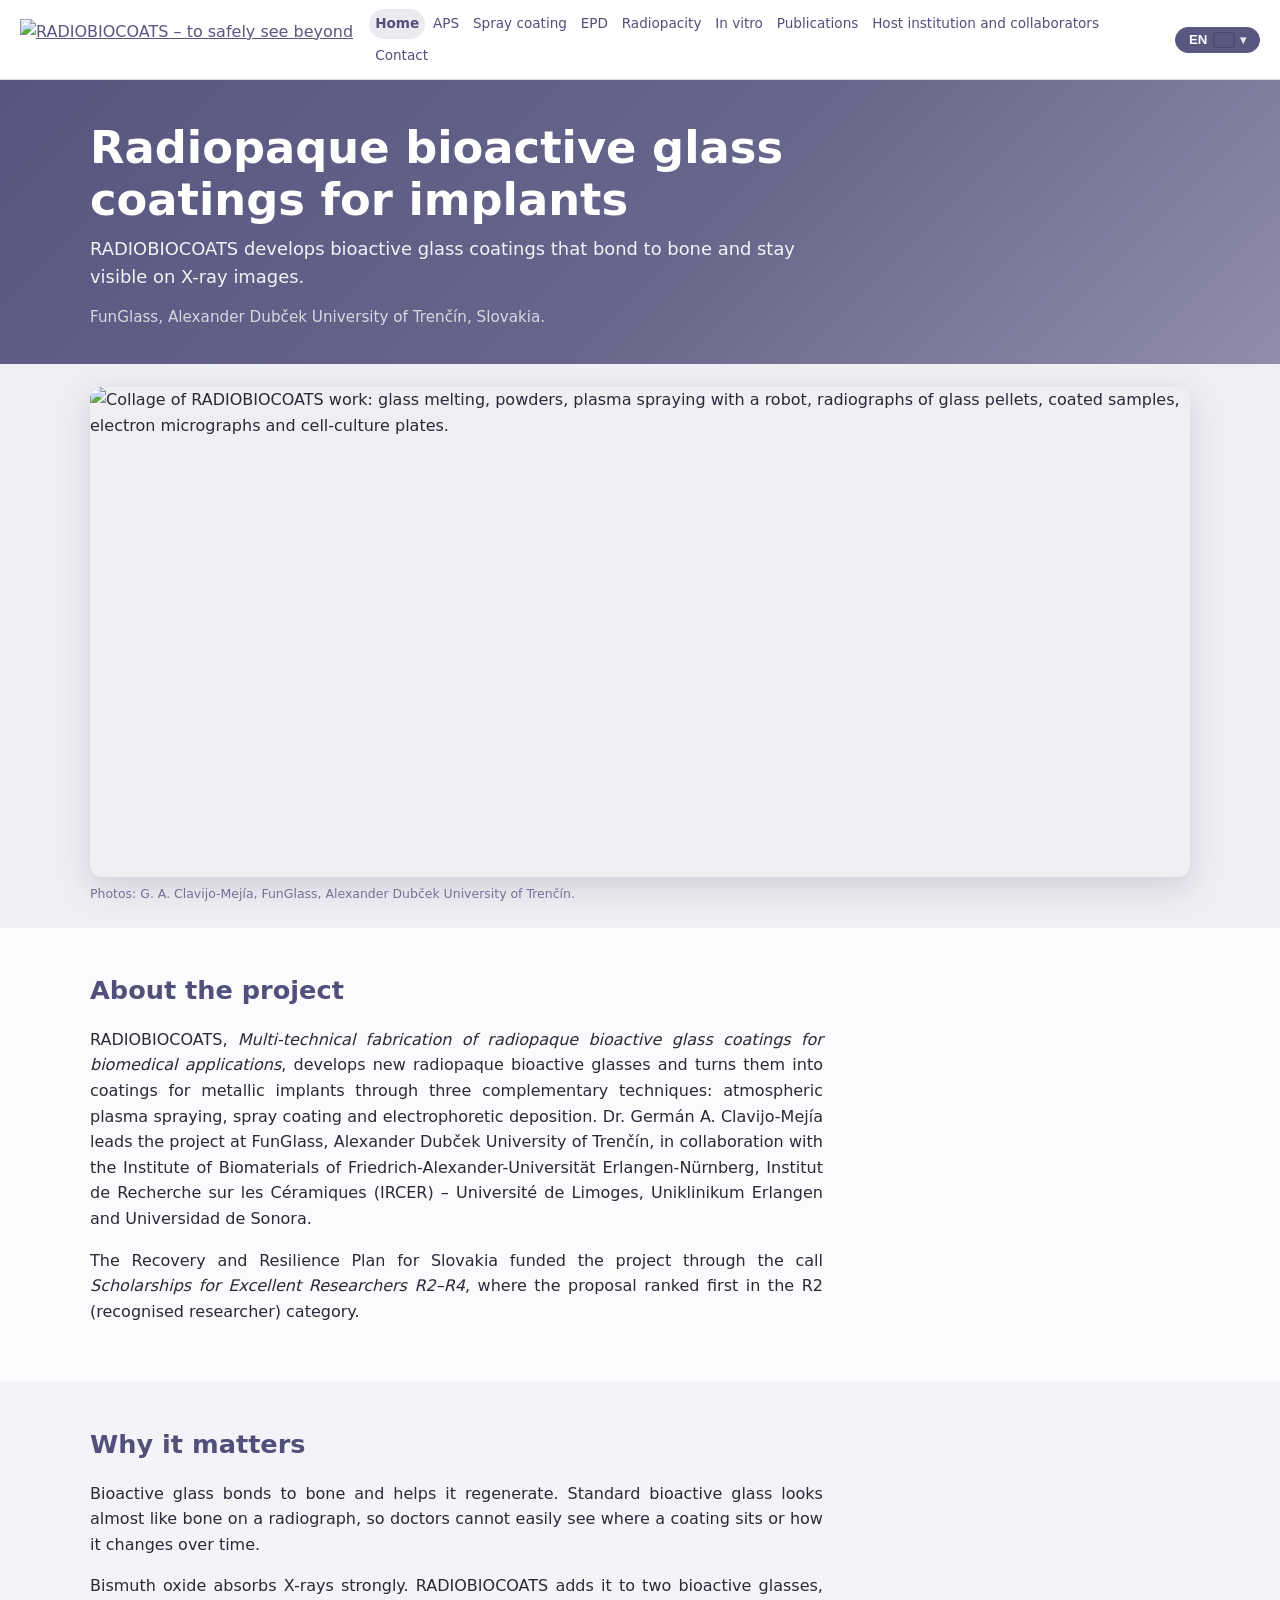
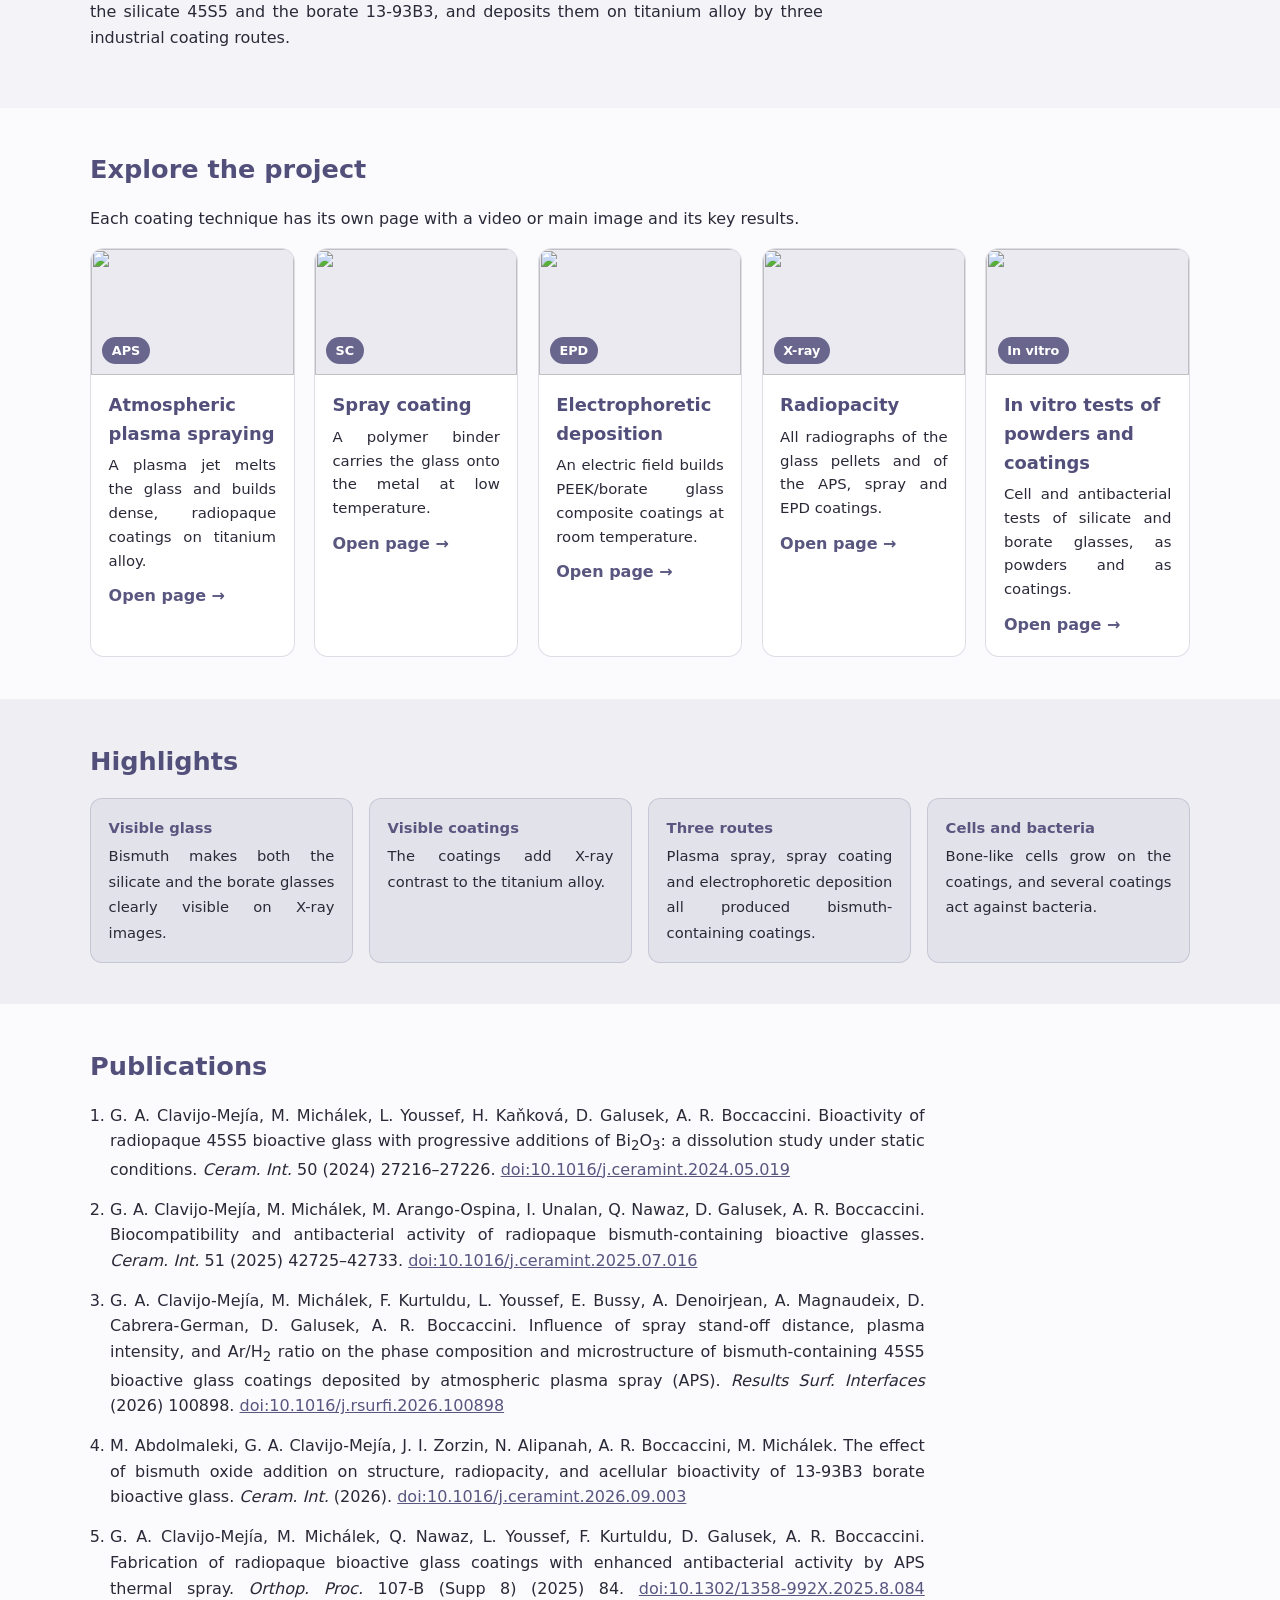
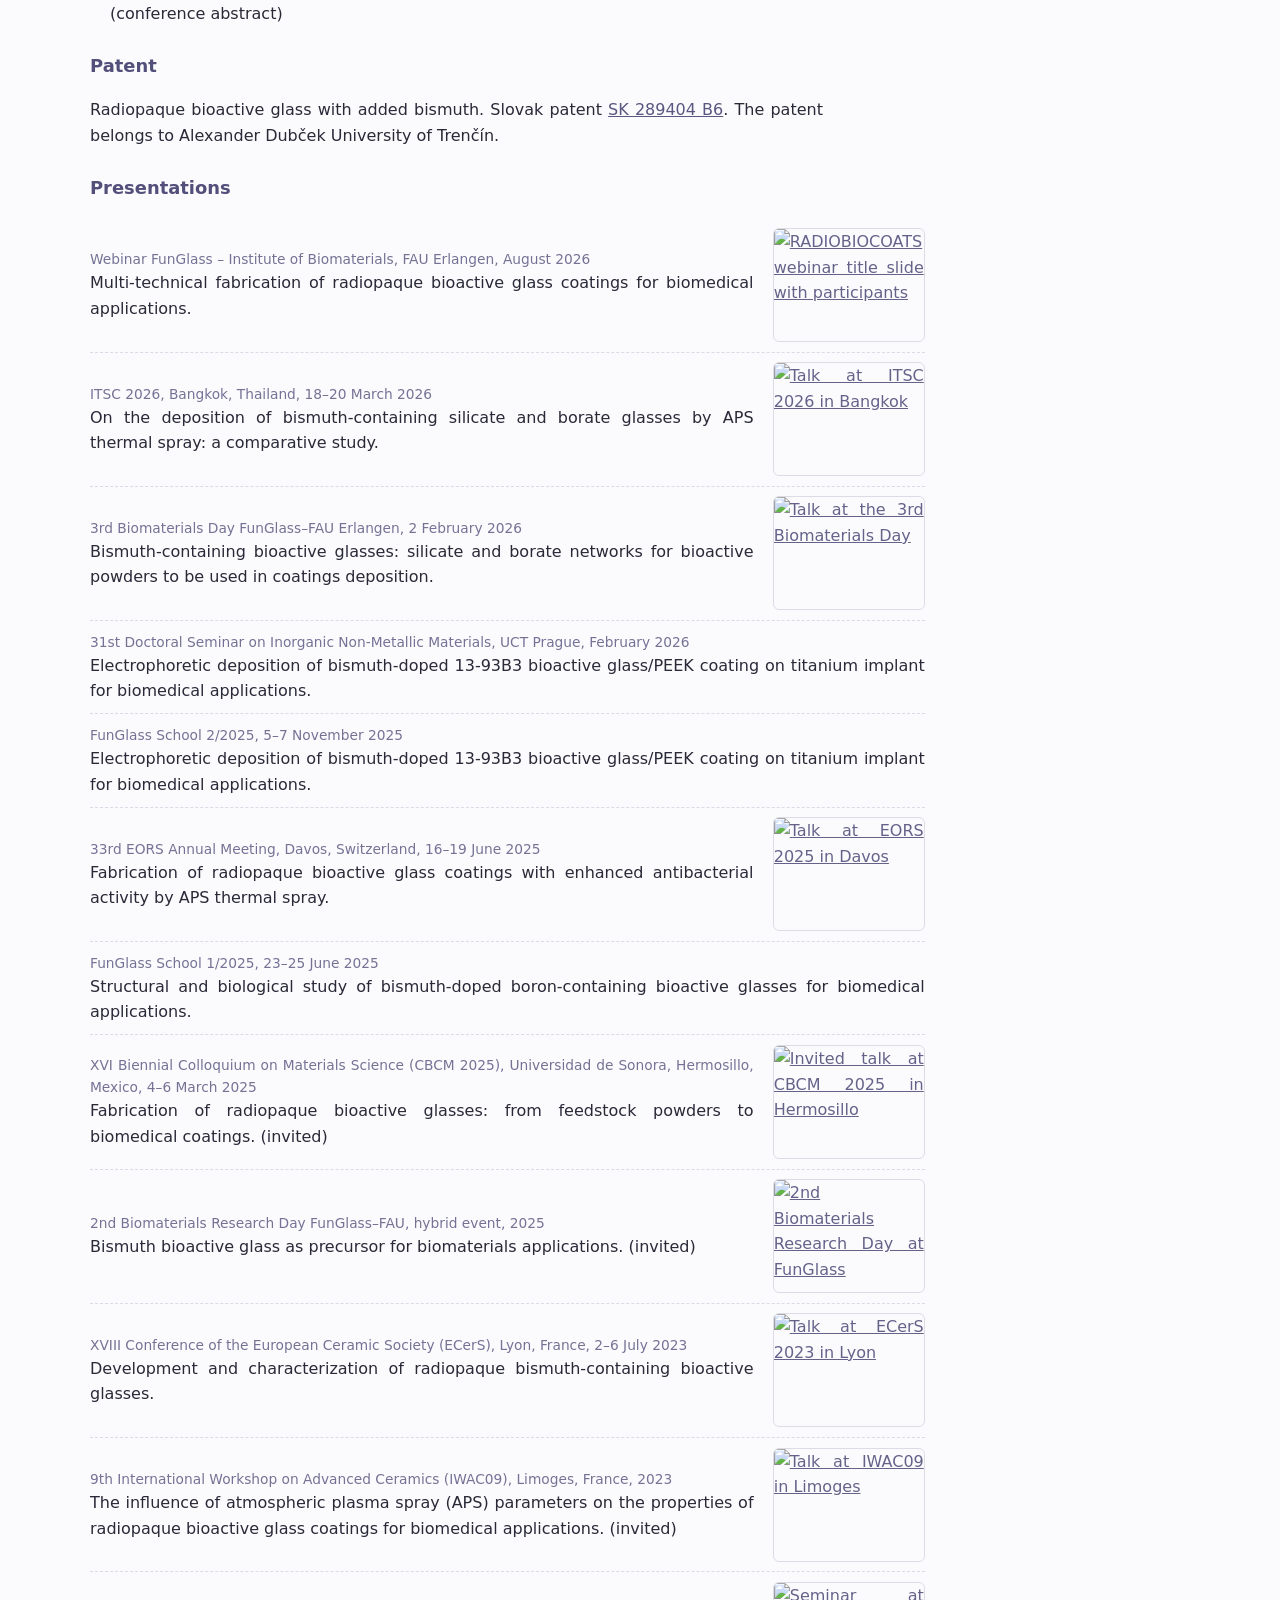
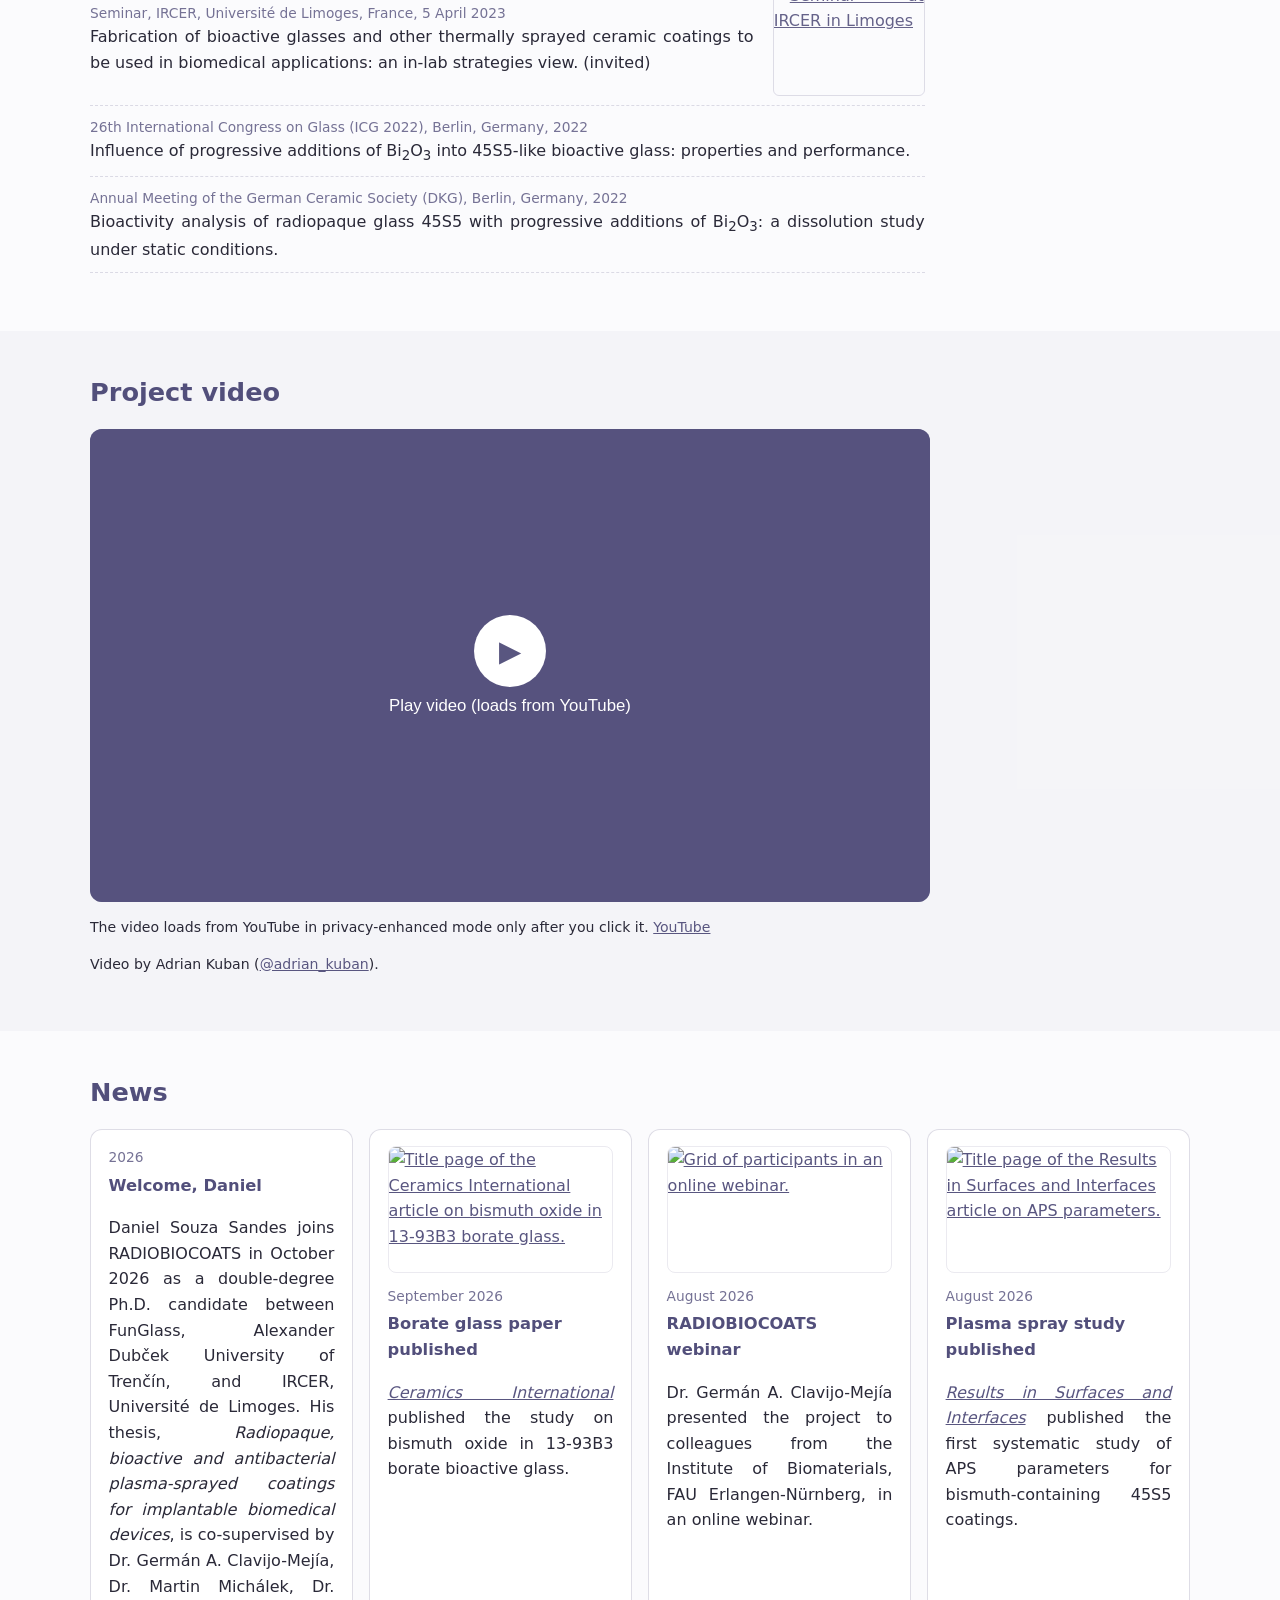
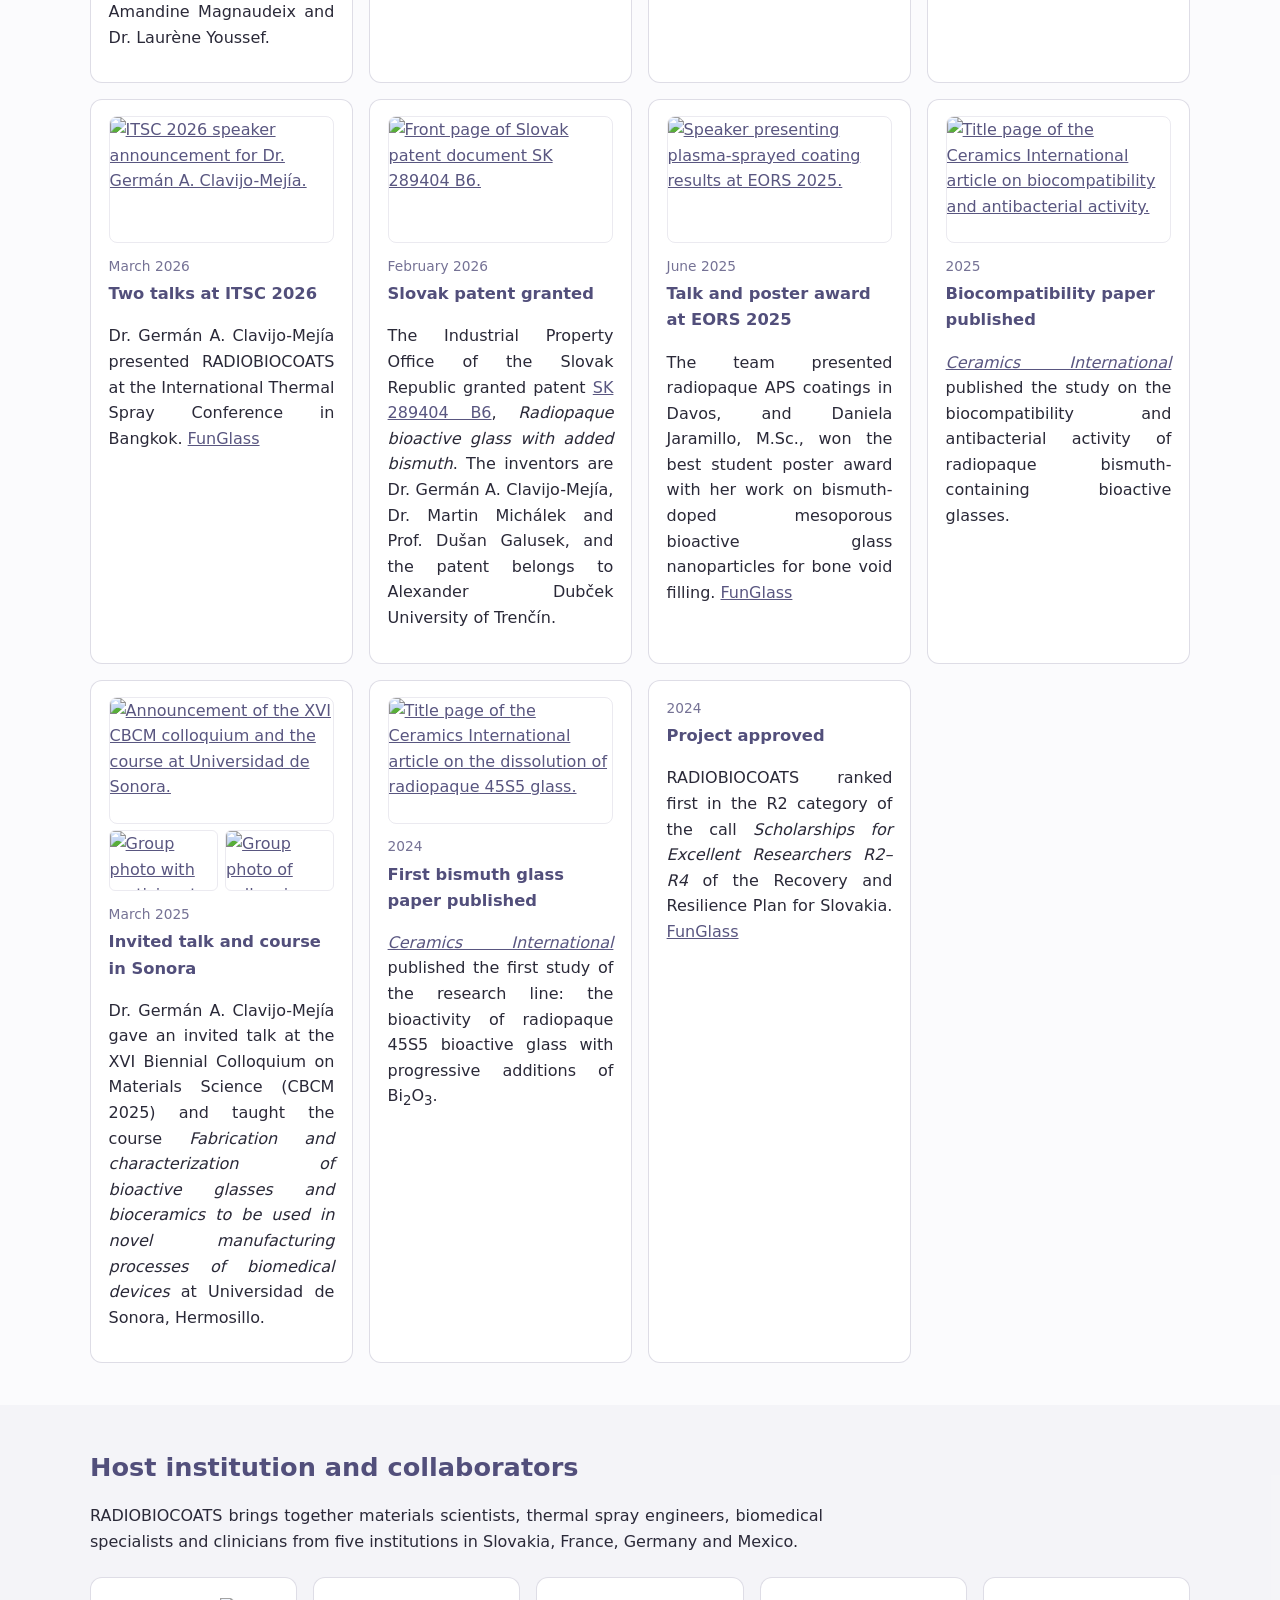
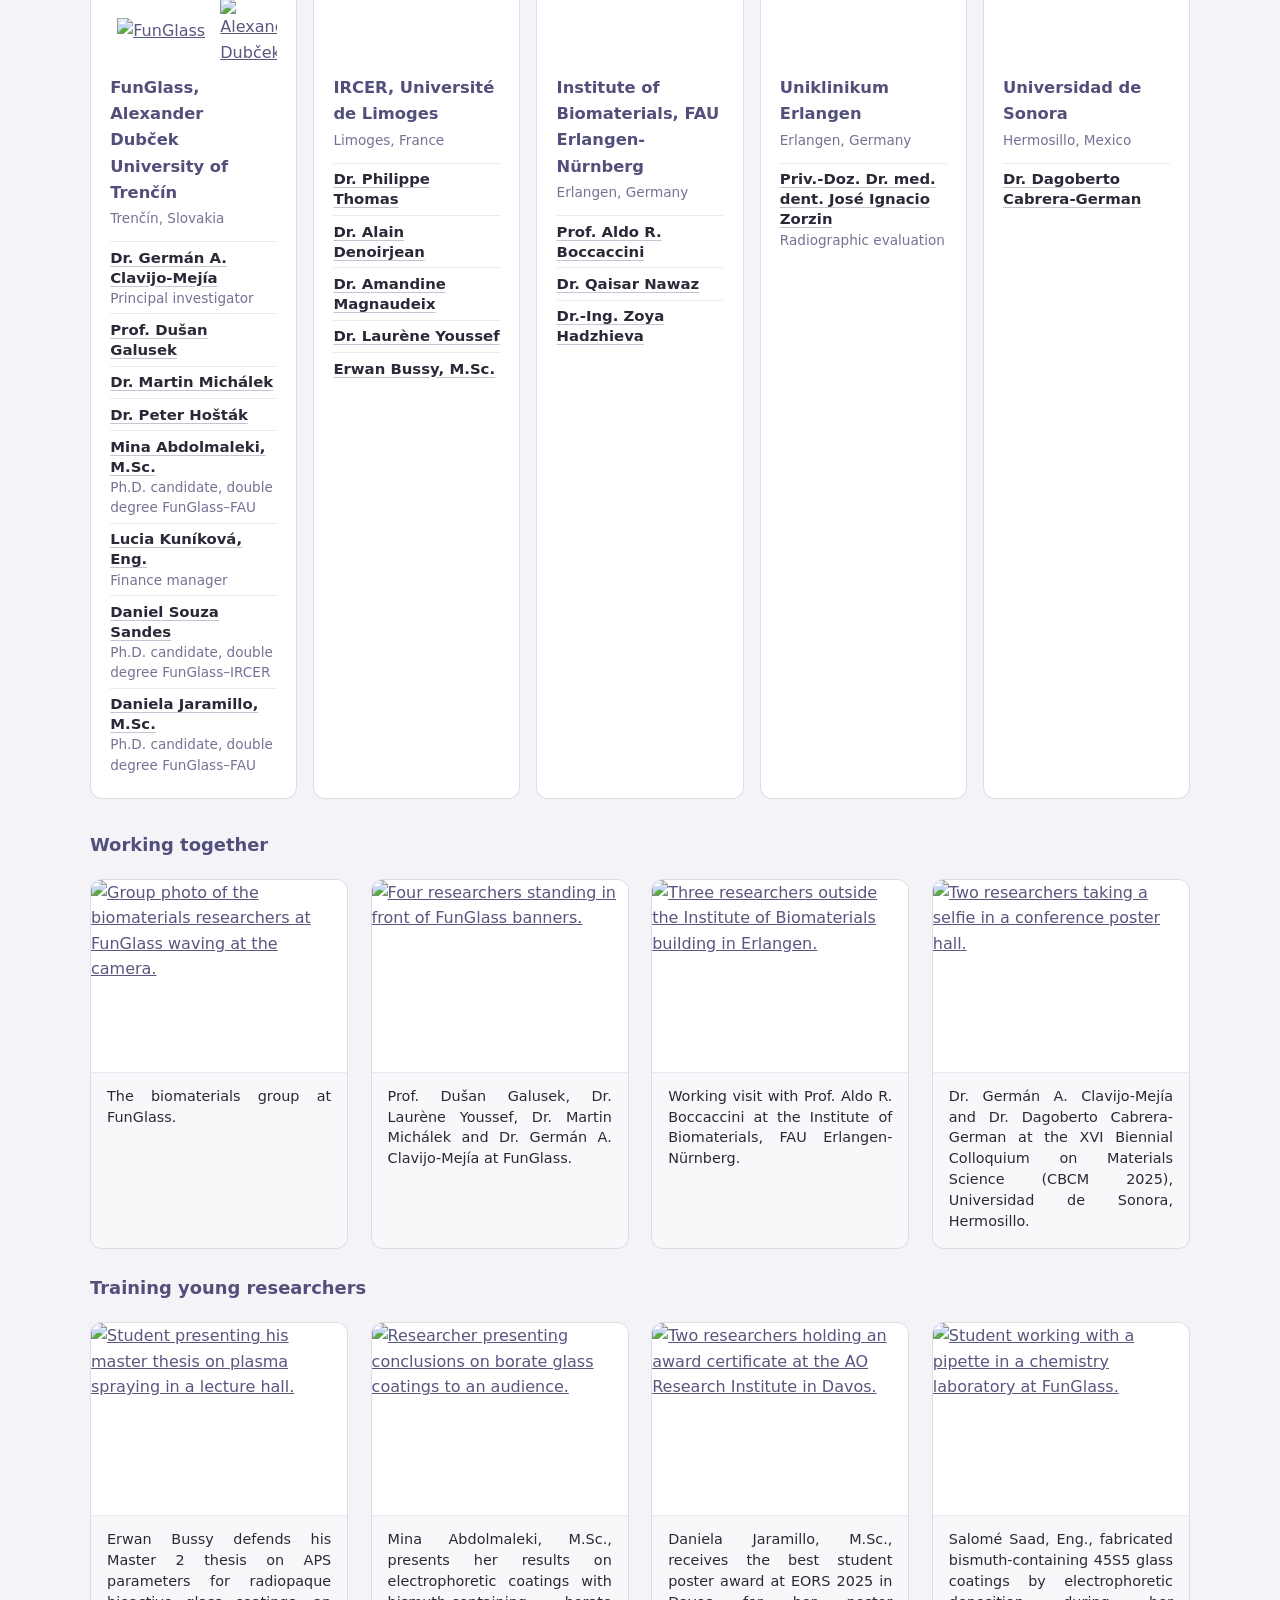
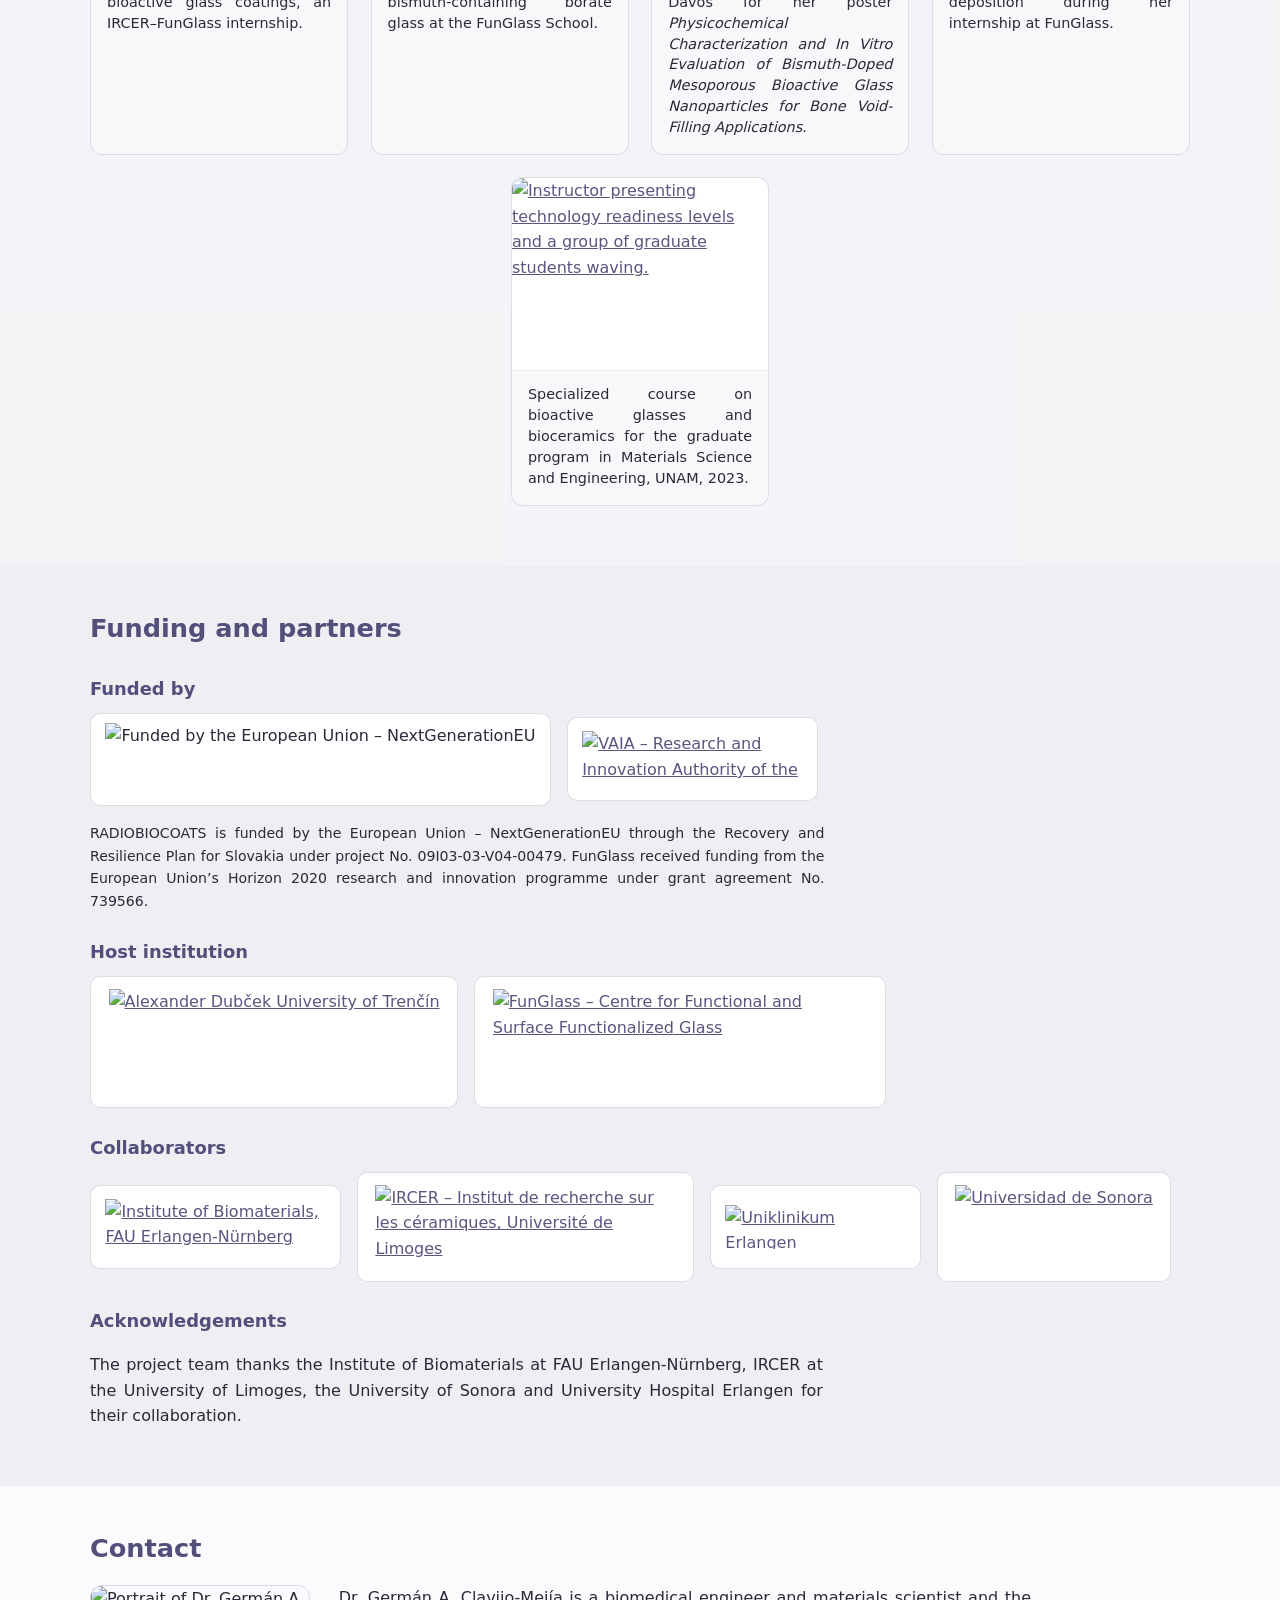
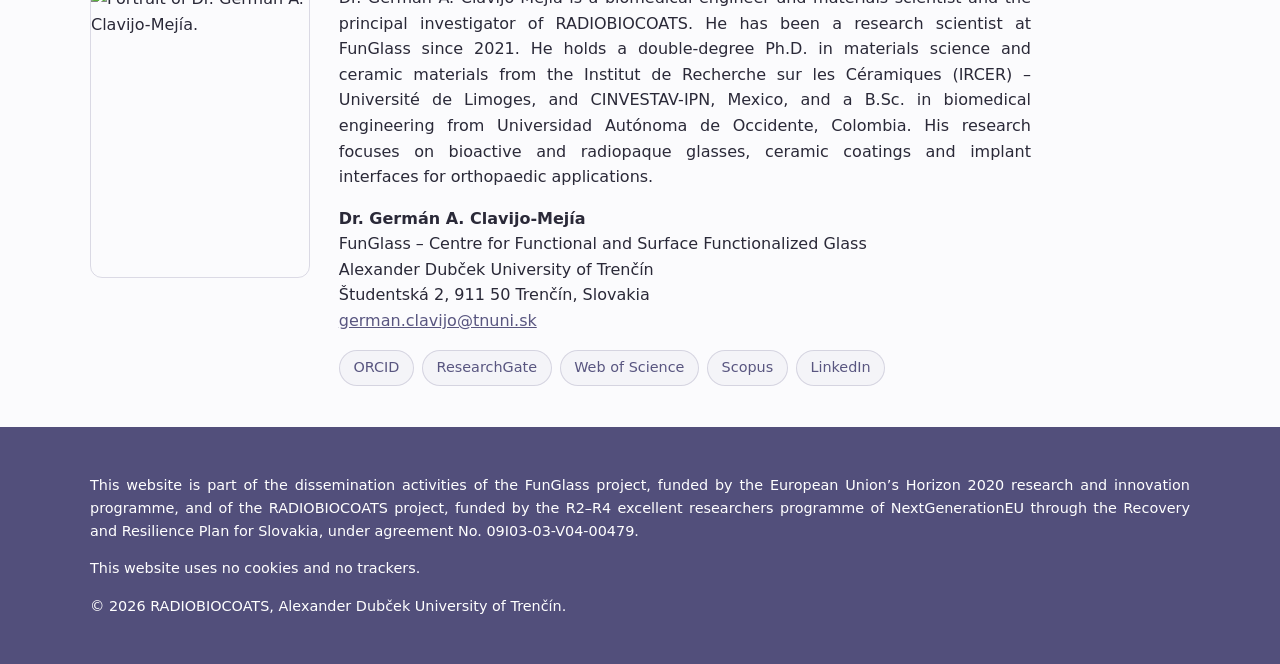
==== assets/index.html @ 259feb6e "Add files via upload" ====
<!doctype html>
<html lang="en">
<head>
<meta charset="utf-8">
<meta name="viewport" content="width=device-width, initial-scale=1">
<title>RADIOBIOCOATS – Radiopaque bioactive glass coatings</title>
<meta name="description" content="RADIOBIOCOATS develops radiopaque bioactive glass coatings for biomedical implants. FunGlass, Alexander Dubček University of Trenčín, 2024–2026.">
<link rel="icon" href="assets/img/logo-mark.png">
<link rel="stylesheet" href="style.css?v=3.5">
</head>
<body>
<header class="top"><div class="wrap">
<a class="brand" href="index.html"><img src="assets/img/logo.png" alt="RADIOBIOCOATS – to safely see beyond"></a>
<nav aria-label="Main" id="mainNav"><a href="index.html" aria-current="page"><span class="en">Home</span><span class="de">Startseite</span><span class="sk">Domov</span><span class="fr">Accueil</span><span class="es">Inicio</span></a><a href="aps.html"><span class="en">APS</span><span class="de">APS</span><span class="sk">APS</span><span class="fr">APS</span><span class="es">APS</span></a><a href="sc.html"><span class="en">Spray coating</span><span class="de">Spray Coating</span><span class="sk">Spray coating</span><span class="fr">Spray coating</span><span class="es">Spray coating</span></a><a href="epd.html"><span class="en">EPD</span><span class="de">EPD</span><span class="sk">EPD</span><span class="fr">EPD</span><span class="es">EPD</span></a><a href="radiopacity.html"><span class="en">Radiopacity</span><span class="de">Röntgenopazität</span><span class="sk">Rádioopacita</span><span class="fr">Radio-opacité</span><span class="es">Radiopacidad</span></a><a href="invitro.html"><span class="en">In vitro</span><span class="de">In vitro</span><span class="sk">In vitro</span><span class="fr">In vitro</span><span class="es">In vitro</span></a><a href="index.html#publications"><span class="en">Publications</span><span class="de">Publikationen</span><span class="sk">Publikácie</span><span class="fr">Publications</span><span class="es">Publicaciones</span></a><a href="index.html#collaborators"><span class="en">Host institution and collaborators</span><span class="de">Gastinstitution und Partner</span><span class="sk">Hostiteľská inštitúcia a spolupracovníci</span><span class="fr">Institution d’accueil et collaborateurs</span><span class="es">Institución anfitriona y colaboradores</span></a><a href="index.html#contact"><span class="en">Contact</span><span class="de">Kontakt</span><span class="sk">Kontakt</span><span class="fr">Contact</span><span class="es">Contacto</span></a></nav>
<div class="langsel"><button id="langBtn" type="button" aria-haspopup="true" aria-expanded="false" aria-label="Language"><span class="code">EN</span><img src="assets/img/flags/us.svg" alt="" width="20" height="14"><span class="caret" aria-hidden="true">▾</span></button><ul class="langmenu" role="menu" hidden><li><button type="button" role="menuitemradio" data-lang="en"><span class="code">EN</span><img src="assets/img/flags/us.svg" alt="" width="20" height="14"><span class="lname">English</span></button></li><li><button type="button" role="menuitemradio" data-lang="de"><span class="code">DE</span><img src="assets/img/flags/de.svg" alt="" width="20" height="14"><span class="lname">Deutsch</span></button></li><li><button type="button" role="menuitemradio" data-lang="sk"><span class="code">SK</span><img src="assets/img/flags/sk.svg" alt="" width="20" height="14"><span class="lname">Slovenčina</span></button></li><li><button type="button" role="menuitemradio" data-lang="fr"><span class="code">FR</span><img src="assets/img/flags/fr.svg" alt="" width="20" height="14"><span class="lname">Français</span></button></li><li><button type="button" role="menuitemradio" data-lang="es"><span class="code">ES</span><img src="assets/img/flags/es.svg" alt="" width="20" height="14"><span class="lname">Español</span></button></li></ul></div><button class="navbtn" id="navBtn" type="button" aria-expanded="false" aria-controls="mainNav"><span class="bars" aria-hidden="true"></span><span class="en">Menu</span><span class="de">Menü</span><span class="sk">Menu</span><span class="fr">Menu</span><span class="es">Menú</span></button>
</div></header>
<main>
<div class="band"><div class="wrap">
<h1><span class="en">Radiopaque bioactive glass coatings for implants</span><span class="de">Röntgenopake bioaktive Glasbeschichtungen für Implantate</span><span class="sk">Rádioopakné bioaktívne sklenené povlaky pre implantáty</span><span class="fr">Revêtements de verre bioactif radio-opaque pour implants</span><span class="es">Recubrimientos de vidrio bioactivo radiopaco para implantes</span></h1>
<p class="lead"><span class="en">RADIOBIOCOATS develops bioactive glass coatings that bond to bone and stay visible on X-ray images.</span><span class="de">RADIOBIOCOATS entwickelt bioaktive Glasbeschichtungen, die sich mit dem Knochen verbinden und auf Röntgenbildern sichtbar bleiben.</span><span class="sk">RADIOBIOCOATS vyvíja bioaktívne sklenené povlaky, ktoré sa spájajú s kosťou a zostávajú viditeľné na röntgenových snímkach.</span><span class="fr">RADIOBIOCOATS développe des revêtements de verre bioactif qui se lient à l’os et restent visibles sur les images radiographiques.</span><span class="es">RADIOBIOCOATS desarrolla recubrimientos de vidrio bioactivo que se unen al hueso y siguen siendo visibles en las radiografías.</span></p>
<p class="meta"><span class="en">FunGlass, Alexander Dubček University of Trenčín, Slovakia.</span><span class="de">FunGlass, Alexander-Dubček-Universität Trenčín, Slowakei.</span><span class="sk">FunGlass, Trenčianska univerzita Alexandra Dubčeka v Trenčíne, Slovensko.</span><span class="fr">FunGlass, Université Alexander Dubček de Trenčín, Slovaquie.</span><span class="es">FunGlass, Universidad Alexander Dubček de Trenčín, Eslovaquia.</span></p>
</div></div>
<div class="hero-img"><div class="wrap"><img src="assets/img/hero.jpg" width="1280" height="570" alt="Collage of RADIOBIOCOATS work: glass melting, powders, plasma spraying with a robot, radiographs of glass pellets, coated samples, electron micrographs and cell-culture plates.">
<span class="credit"><span class="en">Photos: G. A. Clavijo-Mejía, FunGlass, Alexander Dubček University of Trenčín.</span><span class="de">Fotos: G. A. Clavijo-Mejía, FunGlass, Alexander-Dubček-Universität Trenčín.</span><span class="sk">Fotografie: G. A. Clavijo-Mejía, FunGlass, Trenčianska univerzita Alexandra Dubčeka v Trenčíne.</span><span class="fr">Photos : G. A. Clavijo-Mejía, FunGlass, Université Alexander Dubček de Trenčín.</span><span class="es">Fotos: G. A. Clavijo-Mejía, FunGlass, Universidad Alexander Dubček de Trenčín.</span></span></div></div>
<section class="" id="about"><div class="wrap"><h2><span class="en">About the project</span><span class="de">Über das Projekt</span><span class="sk">O projekte</span><span class="fr">À propos du projet</span><span class="es">Sobre el proyecto</span></h2><div class="prose"><p><span class="en">RADIOBIOCOATS, <i>Multi-technical fabrication of radiopaque bioactive glass coatings for biomedical applications</i>, develops new radiopaque bioactive glasses and turns them into coatings for metallic implants through three complementary techniques: atmospheric plasma spraying, spray coating and electrophoretic deposition. Dr. Germán A. Clavijo-Mejía leads the project at FunGlass, Alexander Dubček University of Trenčín, in collaboration with the Institute of Biomaterials of Friedrich-Alexander-Universität Erlangen-Nürnberg, Institut de Recherche sur les Céramiques (IRCER) – Université de Limoges, Uniklinikum Erlangen and Universidad de Sonora.</span><span class="de">RADIOBIOCOATS, <i>Multi-technical fabrication of radiopaque bioactive glass coatings for biomedical applications</i>, entwickelt neue röntgenopake bioaktive Gläser und verarbeitet sie mit drei sich ergänzenden Verfahren zu Beschichtungen für metallische Implantate: atmosphärisches Plasmaspritzen, Spray Coating und elektrophoretische Abscheidung. Dr. Germán A. Clavijo-Mejía leitet das Projekt am FunGlass der Alexander-Dubček-Universität Trenčín, in Zusammenarbeit mit dem Institut für Biomaterialien der Friedrich-Alexander-Universität Erlangen-Nürnberg, dem Institut de Recherche sur les Céramiques (IRCER) – Université de Limoges, dem Uniklinikum Erlangen und der Universidad de Sonora.</span><span class="sk">RADIOBIOCOATS, <i>Multi-technical fabrication of radiopaque bioactive glass coatings for biomedical applications</i>, vyvíja nové rádioopakné bioaktívne sklá a premieňa ich na povlaky pre kovové implantáty pomocou troch doplňujúcich sa techník: atmosférického plazmového striekania, spray coatingu a elektroforetickej depozície. Dr. Germán A. Clavijo-Mejía vedie projekt v centre FunGlass Trenčianskej univerzity Alexandra Dubčeka v Trenčíne v spolupráci s Inštitútom biomateriálov Friedrich-Alexander-Universität Erlangen-Nürnberg, Institut de Recherche sur les Céramiques (IRCER) – Université de Limoges, Uniklinikum Erlangen a Universidad de Sonora.</span><span class="fr">RADIOBIOCOATS, <i>Multi-technical fabrication of radiopaque bioactive glass coatings for biomedical applications</i>, développe de nouveaux verres bioactifs radio-opaques et les transforme en revêtements pour implants métalliques grâce à trois techniques complémentaires : la projection plasma atmosphérique, le spray coating et le dépôt électrophorétique. Le Dr Germán A. Clavijo-Mejía dirige le projet à FunGlass, Université Alexander Dubček de Trenčín, en collaboration avec l’Institut des biomatériaux de la Friedrich-Alexander-Universität Erlangen-Nürnberg, l’Institut de Recherche sur les Céramiques (IRCER) – Université de Limoges, l’Uniklinikum Erlangen et l’Universidad de Sonora.</span><span class="es">RADIOBIOCOATS, <i>Fabricación multitécnica de recubrimientos de vidrio bioactivo radiopaco para aplicaciones biomédicas</i>, desarrolla nuevos vidrios bioactivos radiopacos y los convierte en recubrimientos para implantes metálicos mediante tres técnicas complementarias: proyección por plasma atmosférico, spray coating y deposición electroforética. El Dr. Germán A. Clavijo-Mejía lidera el proyecto en FunGlass, Universidad Alexander Dubček de Trenčín, en colaboración con el Instituto de Biomateriales de la Friedrich-Alexander-Universität Erlangen-Núremberg, el Institut de Recherche sur les Céramiques (IRCER) – Universidad de Limoges, el Hospital Universitario de Erlangen y la Universidad de Sonora.</span></p><p><span class="en">The Recovery and Resilience Plan for Slovakia funded the project through the call <i>Scholarships for Excellent Researchers R2–R4</i>, where the proposal ranked first in the R2 (recognised researcher) category.</span><span class="de">Der Aufbauplan der Slowakei finanzierte das Projekt über die Ausschreibung <i>Stipendien für exzellente Forschende R2–R4</i>, in der der Antrag in der Kategorie R2 (anerkannte Forschende) den ersten Platz belegte.</span><span class="sk">Plán obnovy a odolnosti Slovenska financoval projekt prostredníctvom výzvy <i>Štipendiá pre excelentných výskumníkov R2–R4</i>, v ktorej sa návrh umiestnil na prvom mieste v kategórii R2 (uznávaný výskumník).</span><span class="fr">Le Plan de relance et de résilience de la Slovaquie a financé le projet dans le cadre de l’appel <i>Bourses pour chercheurs d’excellence R2–R4</i>, où la proposition s’est classée première dans la catégorie R2 (chercheur reconnu).</span><span class="es">El Plan de Recuperación y Resiliencia de Eslovaquia financió el proyecto a través de la convocatoria <i>Becas para investigadores excelentes R2–R4</i>, en la que la propuesta quedó en primer lugar en la categoría R2 (investigador reconocido).</span></p></div></div></section>
<section class="tint" id="why"><div class="wrap"><h2><span class="en">Why it matters</span><span class="de">Warum es wichtig ist</span><span class="sk">Prečo na tom záleží</span><span class="fr">Pourquoi c’est important</span><span class="es">Por qué importa</span></h2><div class="prose"><p><span class="en">Bioactive glass bonds to bone and helps it regenerate. Standard bioactive glass looks almost like bone on a radiograph, so doctors cannot easily see where a coating sits or how it changes over time.</span><span class="de">Bioaktives Glas verbindet sich mit dem Knochen und hilft ihm, sich zu regenerieren. Herkömmliches bioaktives Glas sieht auf dem Röntgenbild fast wie Knochen aus, sodass Ärztinnen und Ärzte kaum erkennen können, wo eine Beschichtung liegt und wie sie sich im Lauf der Zeit verändert.</span><span class="sk">Bioaktívne sklo sa spája s kosťou a pomáha jej regenerovať. Bežné bioaktívne sklo vyzerá na röntgenovej snímke takmer ako kosť, takže lekári ťažko rozoznajú, kde sa povlak nachádza a ako sa časom mení.</span><span class="fr">Le verre bioactif se lie à l’os et l’aide à se régénérer. Sur une radiographie, le verre bioactif standard ressemble presque à l’os : les médecins ont du mal à voir où se trouve un revêtement et comment il évolue dans le temps.</span><span class="es">El vidrio bioactivo se une al hueso y ayuda a regenerarlo. El vidrio bioactivo convencional se ve casi igual que el hueso en una radiografía, así que es difícil saber dónde está un recubrimiento o cómo cambia con el tiempo.</span></p><p><span class="en">Bismuth oxide absorbs X-rays strongly. RADIOBIOCOATS adds it to two bioactive glasses, the silicate 45S5 and the borate 13-93B3, and deposits them on titanium alloy by three industrial coating routes.</span><span class="de">Bismutoxid absorbiert Röntgenstrahlen stark. RADIOBIOCOATS fügt es zwei bioaktiven Gläsern hinzu, dem Silikatglas 45S5 und dem Boratglas 13-93B3, und scheidet diese mit drei industriellen Beschichtungsverfahren auf Titanlegierung ab.</span><span class="sk">Oxid bizmutitý silno absorbuje röntgenové žiarenie. RADIOBIOCOATS ho pridáva do dvoch bioaktívnych skiel, silikátového 45S5 a borátového 13-93B3, a nanáša ich na titánovú zliatinu tromi priemyselnými technikami povlakovania.</span><span class="fr">L’oxyde de bismuth absorbe fortement les rayons X. RADIOBIOCOATS l’ajoute à deux verres bioactifs, le silicate 45S5 et le borate 13-93B3, et les dépose sur alliage de titane par trois procédés de revêtement industriels.</span><span class="es">El óxido de bismuto absorbe con fuerza los rayos X. RADIOBIOCOATS lo incorpora a dos vidrios bioactivos, el silicato 45S5 y el borato 13-93B3, y los deposita sobre aleación de titanio mediante tres vías de recubrimiento industriales.</span></p></div></div></section>
<section class="" id="explore"><div class="wrap"><h2><span class="en">Explore the project</span><span class="de">Das Projekt entdecken</span><span class="sk">Preskúmajte projekt</span><span class="fr">Découvrir le projet</span><span class="es">Explora el proyecto</span></h2><p class="prose"><span class="en">Each coating technique has its own page with a video or main image and its key results.</span><span class="de">Jedes Beschichtungsverfahren hat eine eigene Seite mit einem Video oder Hauptbild und den wichtigsten Ergebnissen.</span><span class="sk">Každá technika povlakovania má vlastnú stránku s videom alebo hlavným obrázkom a kľúčovými výsledkami.</span><span class="fr">Chaque technique de revêtement a sa propre page, avec une vidéo ou une image principale et ses résultats clés.</span><span class="es">Cada técnica de recubrimiento tiene su propia página con un vídeo o una imagen principal y sus resultados clave.</span></p><div class="tiles"><a class="tile" href="aps.html"><div class="pic"><img src="assets/img/tile-aps.jpg" alt="" loading="lazy"><span class="tag">APS</span></div>
<div class="txt"><h3><span class="en">Atmospheric plasma spraying</span><span class="de">Atmosphärisches Plasmaspritzen</span><span class="sk">Atmosférické plazmové striekanie</span><span class="fr">Projection plasma atmosphérique</span><span class="es">Proyección por plasma atmosférico</span></h3><p><span class="en">A plasma jet melts the glass and builds dense, radiopaque coatings on titanium alloy.</span><span class="de">Ein Plasmastrahl schmilzt das Glas und baut dichte, röntgenopake Beschichtungen auf Titanlegierung auf.</span><span class="sk">Plazmový prúd roztaví sklo a vytvára husté rádioopakné povlaky na titánovej zliatine.</span><span class="fr">Un jet de plasma fond le verre et forme des revêtements denses et radio-opaques sur alliage de titane.</span><span class="es">Un chorro de plasma funde el vidrio y forma recubrimientos densos y radiopacos sobre aleación de titanio.</span></p><span class="go"><span class="en">Open page →</span><span class="de">Seite öffnen →</span><span class="sk">Otvoriť stránku →</span><span class="fr">Ouvrir la page →</span><span class="es">Abrir página →</span></span></div></a><a class="tile" href="sc.html"><div class="pic"><img src="assets/img/sc-plates.jpg" alt="" loading="lazy"><span class="tag">SC</span></div>
<div class="txt"><h3><span class="en">Spray coating</span><span class="de">Spray Coating</span><span class="sk">Spray coating</span><span class="fr">Spray coating</span><span class="es">Spray coating</span></h3><p><span class="en">A polymer binder carries the glass onto the metal at low temperature.</span><span class="de">Ein Polymerbinder trägt das Glas bei niedriger Temperatur auf das Metall auf.</span><span class="sk">Polymérne spojivo nanáša sklo na kov pri nízkej teplote.</span><span class="fr">Un liant polymère dépose le verre sur le métal à basse température.</span><span class="es">Un aglutinante polimérico lleva el vidrio al metal a baja temperatura.</span></p><span class="go"><span class="en">Open page →</span><span class="de">Seite öffnen →</span><span class="sk">Otvoriť stránku →</span><span class="fr">Ouvrir la page →</span><span class="es">Abrir página →</span></span></div></a><a class="tile" href="epd.html"><div class="pic"><img src="assets/img/fig-epd-surface.jpg" alt="" loading="lazy"><span class="tag">EPD</span></div>
<div class="txt"><h3><span class="en">Electrophoretic deposition</span><span class="de">Elektrophoretische Abscheidung</span><span class="sk">Elektroforetická depozícia</span><span class="fr">Dépôt électrophorétique</span><span class="es">Deposición electroforética</span></h3><p><span class="en">An electric field builds PEEK/borate glass composite coatings at room temperature.</span><span class="de">Ein elektrisches Feld baut bei Raumtemperatur PEEK/Boratglas-Verbundbeschichtungen auf.</span><span class="sk">Elektrické pole vytvára kompozitné povlaky PEEK/borátové sklo pri izbovej teplote.</span><span class="fr">Un champ électrique forme des revêtements composites PEEK/verre borate à température ambiante.</span><span class="es">Un campo eléctrico forma recubrimientos compuestos de PEEK y vidrio de borato a temperatura ambiente.</span></p><span class="go"><span class="en">Open page →</span><span class="de">Seite öffnen →</span><span class="sk">Otvoriť stránku →</span><span class="fr">Ouvrir la page →</span><span class="es">Abrir página →</span></span></div></a><a class="tile" href="radiopacity.html"><div class="pic"><img src="assets/img/rad-pellets-borate.jpg" alt="" loading="lazy"><span class="tag">X-ray</span></div>
<div class="txt"><h3><span class="en">Radiopacity</span><span class="de">Röntgenopazität</span><span class="sk">Rádioopacita</span><span class="fr">Radio-opacité</span><span class="es">Radiopacidad</span></h3><p><span class="en">All radiographs of the glass pellets and of the APS, spray and EPD coatings.</span><span class="de">Alle Röntgenbilder der Glaspellets sowie der APS-, Spray- und EPD-Beschichtungen.</span><span class="sk">Všetky röntgenové snímky sklenených peliet a povlakov APS, spray a EPD.</span><span class="fr">Toutes les radiographies des pastilles de verre et des revêtements APS, spray et EPD.</span><span class="es">Todas las radiografías de las pastillas de vidrio y de los recubrimientos APS, spray y EPD.</span></p><span class="go"><span class="en">Open page →</span><span class="de">Seite öffnen →</span><span class="sk">Otvoriť stránku →</span><span class="fr">Ouvrir la page →</span><span class="es">Abrir página →</span></span></div></a><a class="tile" href="invitro.html"><div class="pic"><img src="assets/img/powder-agar-1.jpg" alt="" loading="lazy"><span class="tag">In vitro</span></div>
<div class="txt"><h3><span class="en">In vitro tests of powders and coatings</span><span class="de">In-vitro-Tests von Pulvern und Beschichtungen</span><span class="sk">Testy in vitro práškov a povlakov</span><span class="fr">Tests in vitro des poudres et des revêtements</span><span class="es">Ensayos in vitro de polvos y recubrimientos</span></h3><p><span class="en">Cell and antibacterial tests of silicate and borate glasses, as powders and as coatings.</span><span class="de">Zell- und antibakterielle Tests von Silikat- und Boratgläsern, als Pulver und als Beschichtungen.</span><span class="sk">Bunkové a antibakteriálne testy silikátových a borátových skiel vo forme práškov aj povlakov.</span><span class="fr">Tests cellulaires et antibactériens des verres silicate et borate, sous forme de poudres et de revêtements.</span><span class="es">Ensayos celulares y antibacterianos de vidrios de silicato y de borato, como polvo y como recubrimiento.</span></p><span class="go"><span class="en">Open page →</span><span class="de">Seite öffnen →</span><span class="sk">Otvoriť stránku →</span><span class="fr">Ouvrir la page →</span><span class="es">Abrir página →</span></span></div></a></div></div></section>
<section class="tint2" id="results"><div class="wrap"><h2><span class="en">Highlights</span><span class="de">Höhepunkte</span><span class="sk">Hlavné výsledky</span><span class="fr">Faits marquants</span><span class="es">Aspectos destacados</span></h2><div class="stats"><div class="stat"><b class="hl"><span class="en">Visible glass</span><span class="de">Sichtbares Glas</span><span class="sk">Viditeľné sklo</span><span class="fr">Verre visible</span><span class="es">Vidrio visible</span></b><span class="en">Bismuth makes both the silicate and the borate glasses clearly visible on X-ray images.</span><span class="de">Bismut macht sowohl das Silikat- als auch das Boratglas auf Röntgenbildern deutlich sichtbar.</span><span class="sk">Bizmut robí silikátové aj borátové sklo na röntgenových snímkach jasne viditeľným.</span><span class="fr">Le bismuth rend les verres silicate et borate clairement visibles sur les images radiographiques.</span><span class="es">El bismuto hace que los vidrios de silicato y de borato se vean con claridad en las radiografías.</span></div><div class="stat"><b class="hl"><span class="en">Visible coatings</span><span class="de">Sichtbare Beschichtungen</span><span class="sk">Viditeľné povlaky</span><span class="fr">Revêtements visibles</span><span class="es">Recubrimientos visibles</span></b><span class="en">The coatings add X-ray contrast to the titanium alloy.</span><span class="de">Die Beschichtungen erhöhen den Röntgenkontrast der Titanlegierung.</span><span class="sk">Povlaky zvyšujú röntgenový kontrast titánovej zliatiny.</span><span class="fr">Les revêtements ajoutent du contraste radiographique à l’alliage de titane.</span><span class="es">Los recubrimientos añaden contraste de rayos X a la aleación de titanio.</span></div><div class="stat"><b class="hl"><span class="en">Three routes</span><span class="de">Drei Verfahren</span><span class="sk">Tri techniky</span><span class="fr">Trois procédés</span><span class="es">Tres vías</span></b><span class="en">Plasma spray, spray coating and electrophoretic deposition all produced bismuth-containing coatings.</span><span class="de">Plasmaspritzen, Spray Coating und elektrophoretische Abscheidung lieferten alle bismuthaltige Beschichtungen.</span><span class="sk">Plazmové striekanie, spray coating aj elektroforetická depozícia vytvorili povlaky s obsahom bizmutu.</span><span class="fr">La projection plasma, le spray coating et le dépôt électrophorétique ont tous produit des revêtements contenant du bismuth.</span><span class="es">La proyección por plasma, el spray coating y la deposición electroforética produjeron recubrimientos con bismuto.</span></div><div class="stat"><b class="hl"><span class="en">Cells and bacteria</span><span class="de">Zellen und Bakterien</span><span class="sk">Bunky a baktérie</span><span class="fr">Cellules et bactéries</span><span class="es">Células y bacterias</span></b><span class="en">Bone-like cells grow on the coatings, and several coatings act against bacteria.</span><span class="de">Knochenähnliche Zellen wachsen auf den Beschichtungen, und mehrere Beschichtungen wirken gegen Bakterien.</span><span class="sk">Na povlakoch rastú bunky podobné kostným a viaceré povlaky pôsobia proti baktériám.</span><span class="fr">Des cellules de type osseux se développent sur les revêtements, et plusieurs revêtements agissent contre les bactéries.</span><span class="es">Las células de tipo óseo crecen sobre los recubrimientos, y varios recubrimientos actúan frente a las bacterias.</span></div></div></div></section>
<section class="" id="publications"><div class="wrap"><h2><span class="en">Publications</span><span class="de">Publikationen</span><span class="sk">Publikácie</span><span class="fr">Publications</span><span class="es">Publicaciones</span></h2><ol class="pubs">
<li>G. A. Clavijo-Mejía, M. Michálek, L. Youssef, H. Kaňková, D. Galusek, A. R. Boccaccini. Bioactivity of radiopaque 45S5 bioactive glass with progressive additions of Bi<sub>2</sub>O<sub>3</sub>: a dissolution study under static conditions. <i>Ceram. Int.</i> 50 (2024) 27216–27226. <a href="https://www.researchgate.net/publication/380332275_Bioactivity_of_radiopaque_45S5_bioactive_glass_with_progressive_additions_of_Bi2O3_a_dissolution_study_under_static_conditions" target="_blank" rel="noopener">doi:10.1016/j.ceramint.2024.05.019</a></li>
<li>G. A. Clavijo-Mejía, M. Michálek, M. Arango-Ospina, I. Unalan, Q. Nawaz, D. Galusek, A. R. Boccaccini. Biocompatibility and antibacterial activity of radiopaque bismuth-containing bioactive glasses. <i>Ceram. Int.</i> 51 (2025) 42725–42733. <a href="https://www.researchgate.net/publication/393326125_Biocompatibility_and_antibacterial_activity_of_radiopaque_bismuth-containing_bioactive_glasses" target="_blank" rel="noopener">doi:10.1016/j.ceramint.2025.07.016</a></li>
<li>G. A. Clavijo-Mejía, M. Michálek, F. Kurtuldu, L. Youssef, E. Bussy, A. Denoirjean, A. Magnaudeix, D. Cabrera-German, D. Galusek, A. R. Boccaccini. Influence of spray stand-off distance, plasma intensity, and Ar/H<sub>2</sub> ratio on the phase composition and microstructure of bismuth-containing 45S5 bioactive glass coatings deposited by atmospheric plasma spray (APS). <i>Results Surf. Interfaces</i> (2026) 100898. <a href="https://www.researchgate.net/publication/[base64]" target="_blank" rel="noopener">doi:10.1016/j.rsurfi.2026.100898</a></li>
<li>M. Abdolmaleki, G. A. Clavijo-Mejía, J. I. Zorzin, N. Alipanah, A. R. Boccaccini, M. Michálek. The effect of bismuth oxide addition on structure, radiopacity, and acellular bioactivity of 13-93B3 borate bioactive glass. <i>Ceram. Int.</i> (2026). <a href="https://www.researchgate.net/publication/413892969_The_Effect_of_Bismuth_Oxide_Addition_on_Structure_Radiopacity_and_Acellular_Bioactivity_of_13-93B3_Borate_Bioactive_Glass" target="_blank" rel="noopener">doi:10.1016/j.ceramint.2026.09.003</a></li>
<li>G. A. Clavijo-Mejía, M. Michálek, Q. Nawaz, L. Youssef, F. Kurtuldu, D. Galusek, A. R. Boccaccini. Fabrication of radiopaque bioactive glass coatings with enhanced antibacterial activity by APS thermal spray. <i>Orthop. Proc.</i> 107-B (Supp 8) (2025) 84. <a href="https://www.researchgate.net/publication/395983699_FABRICATION_OF_RADIOPAQUE_BIOACTIVE_GLASS_COATINGS_WITH_ENHANCED_ANTIBACTERIAL_ACTIVITY_BY_APS_THERMAL_SPRAY" target="_blank" rel="noopener">doi:10.1302/1358-992X.2025.8.084</a> <span class="en">(conference abstract)</span><span class="de">(Konferenzbeitrag)</span><span class="sk">(konferenčný abstrakt)</span><span class="fr">(résumé de congrès)</span><span class="es">(resumen de congreso)</span></li>
</ol><h3><span class="en">Patent</span><span class="de">Patent</span><span class="sk">Patent</span><span class="fr">Brevet</span><span class="es">Patente</span></h3><p class="prose"><span class="en">Radiopaque bioactive glass with added bismuth. Slovak patent <a href="https://www.researchgate.net/publication/389164726_Radiopaque_bioactive_glass_with_added_bismuth_-_Radioopacitne_bioaktivne_sklo_s_pridavkom_bizmutu" target="_blank" rel="noopener">SK 289404 B6</a>. The patent belongs to Alexander Dubček University of Trenčín.</span><span class="de">Röntgenopakes bioaktives Glas mit Bismutzusatz. Slowakisches Patent <a href="https://www.researchgate.net/publication/389164726_Radiopaque_bioactive_glass_with_added_bismuth_-_Radioopacitne_bioaktivne_sklo_s_pridavkom_bizmutu" target="_blank" rel="noopener">SK 289404 B6</a>. Das Patent gehört der Alexander-Dubček-Universität Trenčín.</span><span class="sk">Rádioopakné bioaktívne sklo s prídavkom bizmutu. Slovenský patent <a href="https://www.researchgate.net/publication/389164726_Radiopaque_bioactive_glass_with_added_bismuth_-_Radioopacitne_bioaktivne_sklo_s_pridavkom_bizmutu" target="_blank" rel="noopener">SK 289404 B6</a>. Majiteľom patentu je Trenčianska univerzita Alexandra Dubčeka v Trenčíne.</span><span class="fr">Verre bioactif radio-opaque avec ajout de bismuth. Brevet slovaque <a href="https://www.researchgate.net/publication/389164726_Radiopaque_bioactive_glass_with_added_bismuth_-_Radioopacitne_bioaktivne_sklo_s_pridavkom_bizmutu" target="_blank" rel="noopener">SK 289404 B6</a>. Le brevet appartient à l’Université Alexander Dubček de Trenčín.</span><span class="es">Vidrio bioactivo radiopaco con adición de bismuto. Patente eslovaca <a href="https://www.researchgate.net/publication/389164726_Radiopaque_bioactive_glass_with_added_bismuth_-_Radioopacitne_bioaktivne_sklo_s_pridavkom_bizmutu" target="_blank" rel="noopener">SK 289404 B6</a>. La patente pertenece a la Universidad Alexander Dubček de Trenčín.</span></p><h3><span class="en">Presentations</span><span class="de">Vorträge</span><span class="sk">Prezentácie</span><span class="fr">Présentations</span><span class="es">Presentaciones</span></h3><ul class="talks">
<li class="has-thumb"><a class="tthumb" href="assets/img/talk-webinar-2026.jpg"><img src="assets/img/talk-webinar-2026.jpg" alt="RADIOBIOCOATS webinar title slide with participants" loading="lazy"></a><div><span class="when">Webinar FunGlass – Institute of Biomaterials, FAU Erlangen, August 2026</span>Multi-technical fabrication of radiopaque bioactive glass coatings for biomedical applications.</div></li>
<li class="has-thumb"><a class="tthumb" href="assets/img/talk-itsc-2026.jpg"><img src="assets/img/talk-itsc-2026.jpg" alt="Talk at ITSC 2026 in Bangkok" loading="lazy"></a><div><span class="when">ITSC 2026, Bangkok, Thailand, 18–20 March 2026</span>On the deposition of bismuth-containing silicate and borate glasses by APS thermal spray: a comparative study.</div></li>
<li class="has-thumb"><a class="tthumb" href="assets/img/talk-biomat-day-2026.jpg"><img src="assets/img/talk-biomat-day-2026.jpg" alt="Talk at the 3rd Biomaterials Day" loading="lazy"></a><div><span class="when">3rd Biomaterials Day FunGlass–FAU Erlangen, 2 February 2026</span>Bismuth-containing bioactive glasses: silicate and borate networks for bioactive powders to be used in coatings deposition.</div></li>
<li><span class="when">31st Doctoral Seminar on Inorganic Non-Metallic Materials, UCT Prague, February 2026</span>Electrophoretic deposition of bismuth-doped 13-93B3 bioactive glass/PEEK coating on titanium implant for biomedical applications.</li>
<li><span class="when">FunGlass School 2/2025, 5–7 November 2025</span>Electrophoretic deposition of bismuth-doped 13-93B3 bioactive glass/PEEK coating on titanium implant for biomedical applications.</li>
<li class="has-thumb"><a class="tthumb" href="assets/img/talk-eors-2025.jpg"><img src="assets/img/talk-eors-2025.jpg" alt="Talk at EORS 2025 in Davos" loading="lazy"></a><div><span class="when">33rd EORS Annual Meeting, Davos, Switzerland, 16–19 June 2025</span>Fabrication of radiopaque bioactive glass coatings with enhanced antibacterial activity by APS thermal spray.</div></li>
<li><span class="when">FunGlass School 1/2025, 23–25 June 2025</span>Structural and biological study of bismuth-doped boron-containing bioactive glasses for biomedical applications.</li>
<li class="has-thumb"><a class="tthumb" href="assets/img/talk-cbcm-2025.jpg"><img src="assets/img/talk-cbcm-2025.jpg" alt="Invited talk at CBCM 2025 in Hermosillo" loading="lazy"></a><div><span class="when">XVI Biennial Colloquium on Materials Science (CBCM 2025), Universidad de Sonora, Hermosillo, Mexico, 4–6 March 2025</span>Fabrication of radiopaque bioactive glasses: from feedstock powders to biomedical coatings.<span class="en"> (invited)</span><span class="de"> (eingeladen)</span><span class="sk"> (pozvaná)</span><span class="fr"> (invitée)</span><span class="es"> (invitada)</span></div></li>
<li class="has-thumb"><a class="tthumb" href="assets/img/talk-biomat-day-2025.jpg"><img src="assets/img/talk-biomat-day-2025.jpg" alt="2nd Biomaterials Research Day at FunGlass" loading="lazy"></a><div><span class="when">2nd Biomaterials Research Day FunGlass–FAU, hybrid event, 2025</span>Bismuth bioactive glass as precursor for biomaterials applications.<span class="en"> (invited)</span><span class="de"> (eingeladen)</span><span class="sk"> (pozvaná)</span><span class="fr"> (invitée)</span><span class="es"> (invitada)</span></div></li>
<li class="has-thumb"><a class="tthumb" href="assets/img/talk-ecers-2023.jpg"><img src="assets/img/talk-ecers-2023.jpg" alt="Talk at ECerS 2023 in Lyon" loading="lazy"></a><div><span class="when">XVIII Conference of the European Ceramic Society (ECerS), Lyon, France, 2–6 July 2023</span>Development and characterization of radiopaque bismuth-containing bioactive glasses.</div></li>
<li class="has-thumb"><a class="tthumb" href="assets/img/talk-iwac-2023.jpg"><img src="assets/img/talk-iwac-2023.jpg" alt="Talk at IWAC09 in Limoges" loading="lazy"></a><div><span class="when">9th International Workshop on Advanced Ceramics (IWAC09), Limoges, France, 2023</span>The influence of atmospheric plasma spray (APS) parameters on the properties of radiopaque bioactive glass coatings for biomedical applications.<span class="en"> (invited)</span><span class="de"> (eingeladen)</span><span class="sk"> (pozvaná)</span><span class="fr"> (invitée)</span><span class="es"> (invitada)</span></div></li>
<li class="has-thumb"><a class="tthumb" href="assets/img/talk-ircer-seminar-2023.jpg"><img src="assets/img/talk-ircer-seminar-2023.jpg" alt="Seminar at IRCER in Limoges" loading="lazy"></a><div><span class="when">Seminar, IRCER, Université de Limoges, France, 5 April 2023</span>Fabrication of bioactive glasses and other thermally sprayed ceramic coatings to be used in biomedical applications: an in-lab strategies view.<span class="en"> (invited)</span><span class="de"> (eingeladen)</span><span class="sk"> (pozvaná)</span><span class="fr"> (invitée)</span><span class="es"> (invitada)</span></div></li>
<li><span class="when">26th International Congress on Glass (ICG 2022), Berlin, Germany, 2022</span>Influence of progressive additions of Bi<sub>2</sub>O<sub>3</sub> into 45S5-like bioactive glass: properties and performance.</li>
<li><span class="when">Annual Meeting of the German Ceramic Society (DKG), Berlin, Germany, 2022</span>Bioactivity analysis of radiopaque glass 45S5 with progressive additions of Bi<sub>2</sub>O<sub>3</sub>: a dissolution study under static conditions.</li></ul></div></section>
<section class="tint" id="video"><div class="wrap"><h2><span class="en">Project video</span><span class="de">Projektvideo</span><span class="sk">Video o projekte</span><span class="fr">Vidéo du projet</span><span class="es">Vídeo del proyecto</span></h2><div class="yt" id="ytBox"><button type="button" id="ytBtn"><span class="play" aria-hidden="true">▶</span><span class="en">Play video (loads from YouTube)</span><span class="de">Video abspielen (wird von YouTube geladen)</span><span class="sk">Prehrať video (načíta sa z YouTube)</span><span class="fr">Lire la vidéo (chargée depuis YouTube)</span><span class="es">Reproducir vídeo (se carga desde YouTube)</span></button></div><p class="note"><span class="en">The video loads from YouTube in privacy-enhanced mode only after you click it.</span><span class="de">Das Video wird erst nach dem Anklicken im erweiterten Datenschutzmodus von YouTube geladen.</span><span class="sk">Video sa načíta z YouTube v režime rozšírenej ochrany súkromia až po kliknutí.</span><span class="fr">La vidéo se charge depuis YouTube en mode de confidentialité renforcée uniquement après un clic.</span><span class="es">El vídeo se carga desde YouTube en modo de privacidad mejorada solo después de hacer clic.</span> <a href="https://www.youtube.com/watch?v=KsIb7VJvtnM">YouTube</a></p><p class="note"><span class="en">Video by</span><span class="de">Video von</span><span class="sk">Video natočil</span><span class="fr">Vidéo réalisée par</span><span class="es">Vídeo realizado por</span> Adrian Kuban (<a href="https://www.instagram.com/adrian_kuban/" target="_blank" rel="noopener">@adrian_kuban</a>).</p></div></section>
<section class="" id="news"><div class="wrap"><h2><span class="en">News</span><span class="de">Neuigkeiten</span><span class="sk">Novinky</span><span class="fr">Actualités</span><span class="es">Noticias</span></h2><!-- TODO: añadir aquí las publicaciones de LinkedIn como tarjetas con la misma estructura -->
<div class="news"><article class="card"><span class="when">2026</span><h3><span class="en">Welcome, Daniel</span><span class="de">Willkommen, Daniel</span><span class="sk">Vitaj, Daniel</span><span class="fr">Bienvenue, Daniel</span><span class="es">Bienvenido, Daniel</span></h3><p><span class="en">Daniel Souza Sandes joins RADIOBIOCOATS in October 2026 as a double-degree Ph.D. candidate between FunGlass, Alexander Dubček University of Trenčín, and IRCER, Université de Limoges. His thesis, <i>Radiopaque, bioactive and antibacterial plasma-sprayed coatings for implantable biomedical devices</i>, is co-supervised by Dr. Germán A. Clavijo-Mejía, Dr. Martin Michálek, Dr. Amandine Magnaudeix and Dr. Laurène Youssef.</span><span class="de">Daniel Souza Sandes kommt im Oktober 2026 als Doktorand im Doppelabschluss zwischen FunGlass (Alexander-Dubček-Universität Trenčín) und IRCER (Université de Limoges) zu RADIOBIOCOATS. Seine Dissertation, <i>Radiopaque, bioactive and antibacterial plasma-sprayed coatings for implantable biomedical devices</i>, wird gemeinsam von Dr. Germán A. Clavijo-Mejía, Dr. Martin Michálek, Dr. Amandine Magnaudeix und Dr. Laurène Youssef betreut.</span><span class="sk">Daniel Souza Sandes sa v októbri 2026 pripája k RADIOBIOCOATS ako doktorand v programe dvojitého diplomu medzi FunGlass (Trenčianska univerzita Alexandra Dubčeka v Trenčíne) a IRCER (Université de Limoges). Jeho dizertačnú prácu, <i>Radiopaque, bioactive and antibacterial plasma-sprayed coatings for implantable biomedical devices</i>, spoločne vedú Dr. Germán A. Clavijo-Mejía, Dr. Martin Michálek, Dr. Amandine Magnaudeix a Dr. Laurène Youssef.</span><span class="fr">Daniel Souza Sandes rejoint RADIOBIOCOATS en octobre 2026 comme doctorant en double diplôme entre FunGlass (Université Alexander Dubček de Trenčín) et l’IRCER (Université de Limoges). Sa thèse, <i>Radiopaque, bioactive and antibacterial plasma-sprayed coatings for implantable biomedical devices</i>, est codirigée par le Dr Germán A. Clavijo-Mejía, le Dr Martin Michálek, la Dr Amandine Magnaudeix et la Dr Laurène Youssef.</span><span class="es">Daniel Souza Sandes se une a RADIOBIOCOATS en octubre de 2026 como doctorando en doble titulación entre FunGlass, Universidad Alexander Dubček de Trenčín, y el IRCER, Universidad de Limoges. Su tesis, <i>Recubrimientos radiopacos, bioactivos y antibacterianos proyectados por plasma para dispositivos biomédicos implantables</i>, está codirigida por el Dr. Germán A. Clavijo-Mejía, el Dr. Martin Michálek, la Dra. Amandine Magnaudeix y la Dra. Laurène Youssef.</span></p></article><article class="card"><a class="img nthumb" href="assets/img/news-paper-borate.jpg"><img class="thumb" src="assets/img/news-paper-borate-thumb.jpg" alt="Title page of the Ceramics International article on bismuth oxide in 13-93B3 borate glass." loading="lazy"></a><span class="when">September 2026</span><h3><span class="en">Borate glass paper published</span><span class="de">Artikel zum Boratglas veröffentlicht</span><span class="sk">Publikovaný článok o borátovom skle</span><span class="fr">Article sur le verre borate publié</span><span class="es">Publicado el artículo sobre el vidrio de borato</span></h3><p><span class="en"><a href="https://www.researchgate.net/publication/413892969_The_Effect_of_Bismuth_Oxide_Addition_on_Structure_Radiopacity_and_Acellular_Bioactivity_of_13-93B3_Borate_Bioactive_Glass" target="_blank" rel="noopener"><i>Ceramics International</i></a> published the study on bismuth oxide in 13-93B3 borate bioactive glass.</span><span class="de"><a href="https://www.researchgate.net/publication/413892969_The_Effect_of_Bismuth_Oxide_Addition_on_Structure_Radiopacity_and_Acellular_Bioactivity_of_13-93B3_Borate_Bioactive_Glass" target="_blank" rel="noopener"><i>Ceramics International</i></a> veröffentlichte die Studie zu Bismutoxid im bioaktiven Boratglas 13-93B3.</span><span class="sk"><a href="https://www.researchgate.net/publication/413892969_The_Effect_of_Bismuth_Oxide_Addition_on_Structure_Radiopacity_and_Acellular_Bioactivity_of_13-93B3_Borate_Bioactive_Glass" target="_blank" rel="noopener"><i>Ceramics International</i></a> publikoval štúdiu o oxide bizmutitom v borátovom bioaktívnom skle 13-93B3.</span><span class="fr"><a href="https://www.researchgate.net/publication/413892969_The_Effect_of_Bismuth_Oxide_Addition_on_Structure_Radiopacity_and_Acellular_Bioactivity_of_13-93B3_Borate_Bioactive_Glass" target="_blank" rel="noopener"><i>Ceramics International</i></a> a publié l’étude sur l’oxyde de bismuth dans le verre bioactif borate 13-93B3.</span><span class="es"><a href="https://www.researchgate.net/publication/413892969_The_Effect_of_Bismuth_Oxide_Addition_on_Structure_Radiopacity_and_Acellular_Bioactivity_of_13-93B3_Borate_Bioactive_Glass" target="_blank" rel="noopener"><i>Ceramics International</i></a> publicó el estudio sobre el óxido de bismuto en el vidrio bioactivo de borato 13-93B3.</span></p></article><article class="card"><a class="img nthumb" href="assets/img/news-webinar-group.jpg"><img class="thumb" src="assets/img/news-webinar-group-thumb.jpg" alt="Grid of participants in an online webinar." loading="lazy"></a><span class="when">August 2026</span><h3><span class="en">RADIOBIOCOATS webinar</span><span class="de">RADIOBIOCOATS-Webinar</span><span class="sk">Webinár RADIOBIOCOATS</span><span class="fr">Webinaire RADIOBIOCOATS</span><span class="es">Webinar de RADIOBIOCOATS</span></h3><p><span class="en">Dr. Germán A. Clavijo-Mejía presented the project to colleagues from the Institute of Biomaterials, FAU Erlangen-Nürnberg, in an online webinar.</span><span class="de">Dr. Germán A. Clavijo-Mejía stellte das Projekt in einem Online-Webinar Kolleginnen und Kollegen des Instituts für Biomaterialien der FAU Erlangen-Nürnberg vor.</span><span class="sk">Dr. Germán A. Clavijo-Mejía predstavil projekt kolegom z Inštitútu biomateriálov FAU Erlangen-Nürnberg na online webinári.</span><span class="fr">Le Dr Germán A. Clavijo-Mejía a présenté le projet à des collègues de l’Institut des biomatériaux de la FAU Erlangen-Nuremberg lors d’un webinaire en ligne.</span><span class="es">El Dr. Germán A. Clavijo-Mejía presentó el proyecto a colegas del Instituto de Biomateriales de la FAU Erlangen-Núremberg en un webinar en línea.</span></p></article><article class="card"><a class="img nthumb" href="assets/img/news-paper-aps.jpg"><img class="thumb" src="assets/img/news-paper-aps-thumb.jpg" alt="Title page of the Results in Surfaces and Interfaces article on APS parameters." loading="lazy"></a><span class="when">August 2026</span><h3><span class="en">Plasma spray study published</span><span class="de">Studie zum Plasmaspritzen veröffentlicht</span><span class="sk">Publikovaná štúdia o plazmovom striekaní</span><span class="fr">Étude sur la projection plasma publiée</span><span class="es">Publicado el estudio de proyección por plasma</span></h3><p><span class="en"><a href="https://www.researchgate.net/publication/[base64]" target="_blank" rel="noopener"><i>Results in Surfaces and Interfaces</i></a> published the first systematic study of APS parameters for bismuth-containing 45S5 coatings.</span><span class="de"><a href="https://www.researchgate.net/publication/[base64]" target="_blank" rel="noopener"><i>Results in Surfaces and Interfaces</i></a> veröffentlichte die erste systematische Studie zu APS-Parametern für bismuthaltige 45S5-Beschichtungen.</span><span class="sk"><a href="https://www.researchgate.net/publication/[base64]" target="_blank" rel="noopener"><i>Results in Surfaces and Interfaces</i></a> publikoval prvú systematickú štúdiu parametrov APS pre povlaky 45S5 s obsahom bizmutu.</span><span class="fr"><a href="https://www.researchgate.net/publication/[base64]" target="_blank" rel="noopener"><i>Results in Surfaces and Interfaces</i></a> a publié la première étude systématique des paramètres APS pour les revêtements 45S5 contenant du bismuth.</span><span class="es"><a href="https://www.researchgate.net/publication/[base64]" target="_blank" rel="noopener"><i>Results in Surfaces and Interfaces</i></a> publicó el primer estudio sistemático de parámetros APS para recubrimientos 45S5 con bismuto.</span></p></article><article class="card"><a class="img nthumb" href="assets/img/news-itsc-2026-speaker.jpg"><img class="thumb" src="assets/img/news-itsc-2026-speaker-thumb.jpg" alt="ITSC 2026 speaker announcement for Dr. Germán A. Clavijo-Mejía." loading="lazy"></a><span class="when">March 2026</span><h3><span class="en">Two talks at ITSC 2026</span><span class="de">Zwei Vorträge auf der ITSC 2026</span><span class="sk">Dve prednášky na ITSC 2026</span><span class="fr">Deux communications à l’ITSC 2026</span><span class="es">Dos ponencias en ITSC 2026</span></h3><p><span class="en">Dr. Germán A. Clavijo-Mejía presented RADIOBIOCOATS at the International Thermal Spray Conference in Bangkok.</span><span class="de">Dr. Germán A. Clavijo-Mejía präsentierte RADIOBIOCOATS auf der International Thermal Spray Conference in Bangkok.</span><span class="sk">Dr. Germán A. Clavijo-Mejía predstavil RADIOBIOCOATS na International Thermal Spray Conference v Bangkoku.</span><span class="fr">Le Dr Germán A. Clavijo-Mejía a présenté RADIOBIOCOATS à l’International Thermal Spray Conference à Bangkok.</span><span class="es">El Dr. Germán A. Clavijo-Mejía presentó RADIOBIOCOATS en la International Thermal Spray Conference de Bangkok.</span> <a href="https://www.funglass.eu/dr-german-clavijo-mejia-represents-funglass-at-the-international-thermal-spray-conference-2026/">FunGlass</a></p></article><article class="card"><a class="img nthumb" href="assets/img/news-patent.jpg"><img class="thumb" src="assets/img/news-patent-thumb.jpg" alt="Front page of Slovak patent document SK 289404 B6." loading="lazy"></a><span class="when">February 2026</span><h3><span class="en">Slovak patent granted</span><span class="de">Slowakisches Patent erteilt</span><span class="sk">Udelený slovenský patent</span><span class="fr">Brevet slovaque délivré</span><span class="es">Concedida la patente eslovaca</span></h3><p><span class="en">The Industrial Property Office of the Slovak Republic granted patent <a href="https://www.researchgate.net/publication/389164726_Radiopaque_bioactive_glass_with_added_bismuth_-_Radioopacitne_bioaktivne_sklo_s_pridavkom_bizmutu" target="_blank" rel="noopener">SK 289404 B6</a>, <i>Radiopaque bioactive glass with added bismuth</i>. The inventors are Dr. Germán A. Clavijo-Mejía, Dr. Martin Michálek and Prof. Dušan Galusek, and the patent belongs to Alexander Dubček University of Trenčín.</span><span class="de">Das Amt für gewerbliches Eigentum der Slowakischen Republik erteilte das Patent <a href="https://www.researchgate.net/publication/389164726_Radiopaque_bioactive_glass_with_added_bismuth_-_Radioopacitne_bioaktivne_sklo_s_pridavkom_bizmutu" target="_blank" rel="noopener">SK 289404 B6</a>, <i>Röntgenopakes bioaktives Glas mit Bismutzusatz</i>. Erfinder sind Dr. Germán A. Clavijo-Mejía, Dr. Martin Michálek und Prof. Dušan Galusek; Inhaberin des Patents ist die Alexander-Dubček-Universität Trenčín.</span><span class="sk">Úrad priemyselného vlastníctva Slovenskej republiky udelil patent <a href="https://www.researchgate.net/publication/389164726_Radiopaque_bioactive_glass_with_added_bismuth_-_Radioopacitne_bioaktivne_sklo_s_pridavkom_bizmutu" target="_blank" rel="noopener">SK 289404 B6</a>, <i>Rádioopakné bioaktívne sklo s prídavkom bizmutu</i>. Pôvodcami sú Dr. Germán A. Clavijo-Mejía, Dr. Martin Michálek a prof. Dušan Galusek a majiteľom patentu je Trenčianska univerzita Alexandra Dubčeka v Trenčíne.</span><span class="fr">L’Office de la propriété industrielle de la République slovaque a délivré le brevet <a href="https://www.researchgate.net/publication/389164726_Radiopaque_bioactive_glass_with_added_bismuth_-_Radioopacitne_bioaktivne_sklo_s_pridavkom_bizmutu" target="_blank" rel="noopener">SK 289404 B6</a>, <i>Verre bioactif radio-opaque avec ajout de bismuth</i>. Les inventeurs sont le Dr Germán A. Clavijo-Mejía, le Dr Martin Michálek et le Pr Dušan Galusek, et le brevet appartient à l’Université Alexander Dubček de Trenčín.</span><span class="es">La Oficina de Propiedad Industrial de la República Eslovaca concedió la patente <a href="https://www.researchgate.net/publication/389164726_Radiopaque_bioactive_glass_with_added_bismuth_-_Radioopacitne_bioaktivne_sklo_s_pridavkom_bizmutu" target="_blank" rel="noopener">SK 289404 B6</a>, <i>Vidrio bioactivo radiopaco con adición de bismuto</i>. Los inventores son el Dr. Germán A. Clavijo-Mejía, el Dr. Martin Michálek y el Prof. Dušan Galusek, y la patente pertenece a la Universidad Alexander Dubček de Trenčín.</span></p></article><article class="card"><a class="img nthumb" href="assets/img/talk-eors-2025.jpg"><img class="thumb" src="assets/img/talk-eors-2025-thumb.jpg" alt="Speaker presenting plasma-sprayed coating results at EORS 2025." loading="lazy"></a><span class="when">June 2025</span><h3><span class="en">Talk and poster award at EORS 2025</span><span class="de">Vortrag und Posterpreis auf der EORS 2025</span><span class="sk">Prednáška a cena za poster na EORS 2025</span><span class="fr">Communication et prix du poster à l’EORS 2025</span><span class="es">Ponencia y premio de póster en EORS 2025</span></h3><p><span class="en">The team presented radiopaque APS coatings in Davos, and Daniela Jaramillo, M.Sc., won the best student poster award with her work on bismuth-doped mesoporous bioactive glass nanoparticles for bone void filling.</span><span class="de">Das Team stellte in Davos röntgenopake APS-Beschichtungen vor, und Daniela Jaramillo, M.Sc., gewann den Preis für das beste studentische Poster mit ihrer Arbeit über bismutdotierte mesoporöse bioaktive Glasnanopartikel zur Füllung von Knochendefekten.</span><span class="sk">Tím predstavil v Davose rádioopakné povlaky APS a Daniela Jaramillo, M.Sc., získala cenu za najlepší študentský poster so svojou prácou o mezoporéznych bioaktívnych sklenených nanočasticiach dopovaných bizmutom na vypĺňanie kostných defektov.</span><span class="fr">L’équipe a présenté à Davos des revêtements APS radio-opaques, et Daniela Jaramillo, M.Sc., a remporté le prix du meilleur poster étudiant pour ses travaux sur des nanoparticules de verre bioactif mésoporeux dopées au bismuth pour le comblement de défauts osseux.</span><span class="es">El equipo presentó los recubrimientos APS radiopacos en Davos, y Daniela Jaramillo, M.Sc., ganó el premio al mejor póster de estudiante con su trabajo sobre nanopartículas de vidrio bioactivo mesoporoso dopadas con bismuto para el relleno de defectos óseos.</span> <a href="https://www.funglass.eu/participation-at-the-33rd-annual-meeting-of-the-european-orthopaedic-research-society-eors-davos-switzerland/">FunGlass</a></p></article><article class="card"><a class="img nthumb" href="assets/img/news-paper-biocompat.jpg"><img class="thumb" src="assets/img/news-paper-biocompat-thumb.jpg" alt="Title page of the Ceramics International article on biocompatibility and antibacterial activity." loading="lazy"></a><span class="when">2025</span><h3><span class="en">Biocompatibility paper published</span><span class="de">Artikel zur Biokompatibilität veröffentlicht</span><span class="sk">Publikovaný článok o biokompatibilite</span><span class="fr">Article sur la biocompatibilité publié</span><span class="es">Publicado el artículo de biocompatibilidad</span></h3><p><span class="en"><a href="https://www.researchgate.net/publication/393326125_Biocompatibility_and_antibacterial_activity_of_radiopaque_bismuth-containing_bioactive_glasses" target="_blank" rel="noopener"><i>Ceramics International</i></a> published the study on the biocompatibility and antibacterial activity of radiopaque bismuth-containing bioactive glasses.</span><span class="de"><a href="https://www.researchgate.net/publication/393326125_Biocompatibility_and_antibacterial_activity_of_radiopaque_bismuth-containing_bioactive_glasses" target="_blank" rel="noopener"><i>Ceramics International</i></a> veröffentlichte die Studie zur Biokompatibilität und antibakteriellen Wirkung röntgenopaker bismuthaltiger bioaktiver Gläser.</span><span class="sk"><a href="https://www.researchgate.net/publication/393326125_Biocompatibility_and_antibacterial_activity_of_radiopaque_bismuth-containing_bioactive_glasses" target="_blank" rel="noopener"><i>Ceramics International</i></a> publikoval štúdiu o biokompatibilite a antibakteriálnej aktivite rádioopakných bioaktívnych skiel s obsahom bizmutu.</span><span class="fr"><a href="https://www.researchgate.net/publication/393326125_Biocompatibility_and_antibacterial_activity_of_radiopaque_bismuth-containing_bioactive_glasses" target="_blank" rel="noopener"><i>Ceramics International</i></a> a publié l’étude sur la biocompatibilité et l’activité antibactérienne des verres bioactifs radio-opaques contenant du bismuth.</span><span class="es"><a href="https://www.researchgate.net/publication/393326125_Biocompatibility_and_antibacterial_activity_of_radiopaque_bismuth-containing_bioactive_glasses" target="_blank" rel="noopener"><i>Ceramics International</i></a> publicó el estudio sobre la biocompatibilidad y la actividad antibacteriana de los vidrios bioactivos radiopacos con bismuto.</span></p></article><article class="card"><a class="img nthumb" href="assets/img/news-unison-course.jpg"><img class="thumb" src="assets/img/news-unison-course-thumb.jpg" alt="Announcement of the XVI CBCM colloquium and the course at Universidad de Sonora." loading="lazy"></a><div class="minis"><a class="img" href="assets/img/news-unison-group.jpg"><img src="assets/img/news-unison-group-thumb.jpg" alt="Group photo with participants of the course at Universidad de Sonora." loading="lazy"></a><a class="img" href="assets/img/news-unison-sancarlos.jpg"><img src="assets/img/news-unison-sancarlos-thumb.jpg" alt="Group photo of colloquium participants at the San Carlos sign, Sonora." loading="lazy"></a></div><span class="when">March 2025</span><h3><span class="en">Invited talk and course in Sonora</span><span class="de">Eingeladener Vortrag und Kurs in Sonora</span><span class="sk">Pozvaná prednáška a kurz v Sonore</span><span class="fr">Conférence invitée et cours à Sonora</span><span class="es">Charla invitada y curso en Sonora</span></h3><p><span class="en">Dr. Germán A. Clavijo-Mejía gave an invited talk at the XVI Biennial Colloquium on Materials Science (CBCM 2025) and taught the course <i>Fabrication and characterization of bioactive glasses and bioceramics to be used in novel manufacturing processes of biomedical devices</i> at Universidad de Sonora, Hermosillo.</span><span class="de">Dr. Germán A. Clavijo-Mejía hielt einen eingeladenen Vortrag auf dem XVI. Biennial Colloquium on Materials Science (CBCM 2025) und unterrichtete an der Universidad de Sonora in Hermosillo den Kurs <i>Fabrication and characterization of bioactive glasses and bioceramics to be used in novel manufacturing processes of biomedical devices</i>.</span><span class="sk">Dr. Germán A. Clavijo-Mejía vystúpil s pozvanou prednáškou na XVI. Biennial Colloquium on Materials Science (CBCM 2025) a viedol kurz <i>Fabrication and characterization of bioactive glasses and bioceramics to be used in novel manufacturing processes of biomedical devices</i> na Universidad de Sonora v Hermosillo.</span><span class="fr">Le Dr Germán A. Clavijo-Mejía a donné une conférence invitée au XVIe Biennial Colloquium on Materials Science (CBCM 2025) et a enseigné le cours <i>Fabrication and characterization of bioactive glasses and bioceramics to be used in novel manufacturing processes of biomedical devices</i> à l’Universidad de Sonora, à Hermosillo.</span><span class="es">El Dr. Germán A. Clavijo-Mejía dio una charla invitada en el XVI Coloquio Bienal en Ciencia de Materiales (CBCM 2025) e impartió el curso <i>Fabrication and characterization of bioactive glasses and bioceramics to be used in novel manufacturing processes of biomedical devices</i> en la Universidad de Sonora, Hermosillo.</span></p></article><article class="card"><a class="img nthumb" href="assets/img/news-paper-dissolution.jpg"><img class="thumb" src="assets/img/news-paper-dissolution-thumb.jpg" alt="Title page of the Ceramics International article on the dissolution of radiopaque 45S5 glass." loading="lazy"></a><span class="when">2024</span><h3><span class="en">First bismuth glass paper published</span><span class="de">Erster Artikel zu Bismutglas veröffentlicht</span><span class="sk">Publikovaný prvý článok o skle s bizmutom</span><span class="fr">Premier article sur le verre au bismuth publié</span><span class="es">Publicado el primer artículo sobre vidrio con bismuto</span></h3><p><span class="en"><a href="https://www.researchgate.net/publication/380332275_Bioactivity_of_radiopaque_45S5_bioactive_glass_with_progressive_additions_of_Bi2O3_a_dissolution_study_under_static_conditions" target="_blank" rel="noopener"><i>Ceramics International</i></a> published the first study of the research line: the bioactivity of radiopaque 45S5 bioactive glass with progressive additions of Bi<sub>2</sub>O<sub>3</sub>.</span><span class="de"><a href="https://www.researchgate.net/publication/380332275_Bioactivity_of_radiopaque_45S5_bioactive_glass_with_progressive_additions_of_Bi2O3_a_dissolution_study_under_static_conditions" target="_blank" rel="noopener"><i>Ceramics International</i></a> veröffentlichte die erste Studie dieser Forschungslinie: die Bioaktivität des röntgenopaken bioaktiven Glases 45S5 mit steigenden Zusätzen von Bi<sub>2</sub>O<sub>3</sub>.</span><span class="sk"><a href="https://www.researchgate.net/publication/380332275_Bioactivity_of_radiopaque_45S5_bioactive_glass_with_progressive_additions_of_Bi2O3_a_dissolution_study_under_static_conditions" target="_blank" rel="noopener"><i>Ceramics International</i></a> publikoval prvú štúdiu tejto výskumnej línie: bioaktivitu rádioopakného bioaktívneho skla 45S5 s postupnými prídavkami Bi<sub>2</sub>O<sub>3</sub>.</span><span class="fr"><a href="https://www.researchgate.net/publication/380332275_Bioactivity_of_radiopaque_45S5_bioactive_glass_with_progressive_additions_of_Bi2O3_a_dissolution_study_under_static_conditions" target="_blank" rel="noopener"><i>Ceramics International</i></a> a publié la première étude de cette ligne de recherche : la bioactivité du verre bioactif radio-opaque 45S5 avec des ajouts progressifs de Bi<sub>2</sub>O<sub>3</sub>.</span><span class="es"><a href="https://www.researchgate.net/publication/380332275_Bioactivity_of_radiopaque_45S5_bioactive_glass_with_progressive_additions_of_Bi2O3_a_dissolution_study_under_static_conditions" target="_blank" rel="noopener"><i>Ceramics International</i></a> publicó el primer estudio de la línea de investigación: la bioactividad del vidrio bioactivo radiopaco 45S5 con adiciones progresivas de Bi<sub>2</sub>O<sub>3</sub>.</span></p></article><article class="card"><span class="when">2024</span><h3><span class="en">Project approved</span><span class="de">Projekt bewilligt</span><span class="sk">Projekt schválený</span><span class="fr">Projet approuvé</span><span class="es">Proyecto aprobado</span></h3><p><span class="en">RADIOBIOCOATS ranked first in the R2 category of the call <i>Scholarships for Excellent Researchers R2–R4</i> of the Recovery and Resilience Plan for Slovakia.</span><span class="de">RADIOBIOCOATS belegte in der Kategorie R2 der Ausschreibung <i>Stipendien für exzellente Forschende R2–R4</i> des Aufbauplans der Slowakei den ersten Platz.</span><span class="sk">RADIOBIOCOATS sa umiestnil na prvom mieste v kategórii R2 výzvy <i>Štipendiá pre excelentných výskumníkov R2–R4</i> Plánu obnovy a odolnosti Slovenska.</span><span class="fr">RADIOBIOCOATS s’est classé premier dans la catégorie R2 de l’appel <i>Bourses pour chercheurs d’excellence R2–R4</i> du Plan de relance et de résilience de la Slovaquie.</span><span class="es">RADIOBIOCOATS quedó en primer lugar en la categoría R2 de la convocatoria <i>Becas para investigadores excelentes R2–R4</i> del Plan de Recuperación y Resiliencia de Eslovaquia.</span> <a href="https://www.funglass.eu/success-of-funglass-approval-of-several-projects-from-the-slovak-recovary-plan/">FunGlass</a></p></article></div></div></section>
<section class="tint" id="collaborators"><div class="wrap"><h2><span class="en">Host institution and collaborators</span><span class="de">Gastinstitution und Partner</span><span class="sk">Hostiteľská inštitúcia a spolupracovníci</span><span class="fr">Institution d’accueil et collaborateurs</span><span class="es">Institución anfitriona y colaboradores</span></h2><p class="prose"><span class="en">RADIOBIOCOATS brings together materials scientists, thermal spray engineers, biomedical specialists and clinicians from five institutions in Slovakia, France, Germany and Mexico.</span><span class="de">RADIOBIOCOATS vereint Materialwissenschaftler, Thermal-Spray-Ingenieure, biomedizinische Fachleute und Kliniker aus fünf Einrichtungen in der Slowakei, Frankreich, Deutschland und Mexiko.</span><span class="sk">RADIOBIOCOATS spája materiálových vedcov, inžinierov termického striekania, biomedicínskych odborníkov a klinikov z piatich inštitúcií na Slovensku, vo Francúzsku, v Nemecku a v Mexiku.</span><span class="fr">RADIOBIOCOATS réunit des spécialistes des matériaux, des ingénieurs en projection thermique, des spécialistes biomédicaux et des cliniciens issus de cinq institutions en Slovaquie, en France, en Allemagne et au Mexique.</span><span class="es">RADIOBIOCOATS reúne a científicos de materiales, ingenieros de proyección térmica, especialistas biomédicos y clínicos de cinco instituciones de Eslovaquia, Francia, Alemania y México.</span></p>
<div class="partners"><article class="partner"><div class="plogos"><a class="plogo" href="https://www.funglass.eu/"><img src="assets/img/logos/funglass.png" alt="FunGlass" loading="lazy"></a><a class="plogo" href="https://tnuni.sk/"><img src="assets/img/logos/tnuni.png" alt="Alexander Dubček University of Trenčín" loading="lazy"></a></div><h3><span class="en">FunGlass, Alexander Dubček University of Trenčín</span><span class="de">FunGlass, Alexander-Dubček-Universität Trenčín</span><span class="sk">FunGlass, Trenčianska univerzita Alexandra Dubčeka v Trenčíne</span><span class="fr">FunGlass, Université Alexander Dubček de Trenčín</span><span class="es">FunGlass, Universidad Alexander Dubček de Trenčín</span></h3><p class="place">Trenčín, <span class="en">Slovakia</span><span class="de">Slowakei</span><span class="sk">Slovensko</span><span class="fr">Slovaquie</span><span class="es">Eslovaquia</span></p><ul><li><strong><a href="https://orcid.org/0000-0003-0389-8234" target="_blank" rel="noopener">Dr. Germán A. Clavijo-Mejía</a></strong><br><span class="en">Principal investigator</span><span class="de">Projektleiter</span><span class="sk">Hlavný riešiteľ</span><span class="fr">Chercheur principal</span><span class="es">Investigador principal</span></li><li><strong><a href="https://www.funglass.eu/personnel-portfolio/prof-ing-dusan-galusek-drsc/" target="_blank" rel="noopener">Prof. Dušan Galusek</a></strong></li><li><strong><a href="https://www.funglass.eu/personnel-portfolio/ing-martin-michalek-phd/" target="_blank" rel="noopener">Dr. Martin Michálek</a></strong></li><li><strong><a href="https://www.funglass.eu/personnel-portfolio/peter-hostak-ph-d/" target="_blank" rel="noopener">Dr. Peter Hošták</a></strong></li><li><strong><a href="https://www.funglass.eu/personnel-portfolio/mina-abdolmaleki/" target="_blank" rel="noopener">Mina Abdolmaleki, M.Sc.</a></strong><br><span class="en">Ph.D. candidate, double degree FunGlass–FAU</span><span class="de">Doktorandin, Doppelabschluss FunGlass–FAU</span><span class="sk">Doktorandka, dvojitý diplom FunGlass–FAU</span><span class="fr">Doctorante, double diplôme FunGlass–FAU</span><span class="es">Doctoranda, doble titulación FunGlass–FAU</span></li><li><strong><a href="https://www.funglass.eu/personnel-portfolio/lucia-kunikova/" target="_blank" rel="noopener">Lucia Kuníková, Eng.</a></strong><br><span class="en">Finance manager</span><span class="de">Finanzmanagerin</span><span class="sk">Finančná manažérka</span><span class="fr">Responsable financière</span><span class="es">Gestora financiera</span></li><li><strong><a href="https://www.linkedin.com/in/daniel-souza-sandes/" target="_blank" rel="noopener">Daniel Souza Sandes</a></strong><br><span class="en">Ph.D. candidate, double degree FunGlass–IRCER</span><span class="de">Doktorand, Doppelabschluss FunGlass–IRCER</span><span class="sk">Doktorand, dvojitý diplom FunGlass–IRCER</span><span class="fr">Doctorant, double diplôme FunGlass–IRCER</span><span class="es">Doctorando, doble titulación FunGlass–IRCER</span></li><li><strong><a href="https://www.funglass.eu/personnel-portfolio/daniela-jaramillo-raquejo/" target="_blank" rel="noopener">Daniela Jaramillo, M.Sc.</a></strong><br><span class="en">Ph.D. candidate, double degree FunGlass–FAU</span><span class="de">Doktorandin, Doppelabschluss FunGlass–FAU</span><span class="sk">Doktorandka, dvojitý diplom FunGlass–FAU</span><span class="fr">Doctorante, double diplôme FunGlass–FAU</span><span class="es">Doctoranda, doble titulación FunGlass–FAU</span></li></ul></article><article class="partner"><a class="plogo" href="https://www.ircer.fr/"><img src="assets/img/logos/ircer.png" alt="" loading="lazy"></a><h3><span class="en">IRCER, Université de Limoges</span><span class="de">IRCER, Université de Limoges</span><span class="sk">IRCER, Université de Limoges</span><span class="fr">IRCER, Université de Limoges</span><span class="es">IRCER, Universidad de Limoges</span></h3><p class="place">Limoges, <span class="en">France</span><span class="de">Frankreich</span><span class="sk">Francúzsko</span><span class="fr">France</span><span class="es">Francia</span></p><ul><li><strong><a href="https://www.ircer.fr/annuaire/" target="_blank" rel="noopener">Dr. Philippe Thomas</a></strong></li><li><strong><a href="https://www.ircer.fr/annuaire/" target="_blank" rel="noopener">Dr. Alain Denoirjean</a></strong></li><li><strong><a href="https://www.ircer.fr/annuaire/" target="_blank" rel="noopener">Dr. Amandine Magnaudeix</a></strong></li><li><strong><a href="https://www.ircer.fr/annuaire/" target="_blank" rel="noopener">Dr. Laurène Youssef</a></strong></li><li><strong><a href="https://www.ircer.fr/annuaire/" target="_blank" rel="noopener">Erwan Bussy, M.Sc.</a></strong></li></ul></article><article class="partner"><a class="plogo" href="https://www.biomat.tf.fau.eu/"><img src="assets/img/logos/biomaterials-erlangen.png" alt="" loading="lazy"></a><h3><span class="en">Institute of Biomaterials, FAU Erlangen-Nürnberg</span><span class="de">Institut für Biomaterialien, FAU Erlangen-Nürnberg</span><span class="sk">Inštitút biomateriálov, FAU Erlangen-Nürnberg</span><span class="fr">Institut des biomatériaux, FAU Erlangen-Nuremberg</span><span class="es">Instituto de Biomateriales, FAU Erlangen-Núremberg</span></h3><p class="place">Erlangen, <span class="en">Germany</span><span class="de">Deutschland</span><span class="sk">Nemecko</span><span class="fr">Allemagne</span><span class="es">Alemania</span></p><ul><li><strong><a href="https://www.biomat.tf.fau.eu/lehrstuhl/team/professor" target="_blank" rel="noopener">Prof. Aldo R. Boccaccini</a></strong></li><li><strong><a href="https://www.biomat.tf.fau.de/person/dr-qaisar-nawaz/" target="_blank" rel="noopener">Dr. Qaisar Nawaz</a></strong></li><li><strong><a href="https://www.biomat.tf.fau.de/person/dr-ing-zoya-hadzhieva/" target="_blank" rel="noopener">Dr.-Ing. Zoya Hadzhieva</a></strong></li></ul></article><article class="partner"><a class="plogo" href="https://www.uk-erlangen.de/"><img src="assets/img/logos/uniklinikum-erlangen.png" alt="" loading="lazy"></a><h3><span class="en">Uniklinikum Erlangen</span><span class="de">Uniklinikum Erlangen</span><span class="sk">Uniklinikum Erlangen</span><span class="fr">Uniklinikum Erlangen</span><span class="es">Hospital Universitario de Erlangen</span></h3><p class="place">Erlangen, <span class="en">Germany</span><span class="de">Deutschland</span><span class="sk">Nemecko</span><span class="fr">Allemagne</span><span class="es">Alemania</span></p><ul><li><strong><a href="https://www.uk-erlangen.de/en/contact/business-card/?tx_app_contact%5Baction%5D=show&amp;tx_app_contact%5Bcontact%5D=3000&amp;tx_app_contact%5Bcontroller%5D=Contact&amp;cHash=fee6be2124f09dccb1e4ae1e2b0c9150" target="_blank" rel="noopener">Priv.-Doz. Dr. med. dent. José Ignacio Zorzin</a></strong><br><span class="en">Radiographic evaluation</span><span class="de">Radiologische Auswertung</span><span class="sk">Rádiografické hodnotenie</span><span class="fr">Évaluation radiographique</span><span class="es">Evaluación radiográfica</span></li></ul></article><article class="partner"><a class="plogo" href="https://www.unison.mx/"><img src="assets/img/logos/unison.png" alt="" loading="lazy"></a><h3><span class="en">Universidad de Sonora</span><span class="de">Universidad de Sonora</span><span class="sk">Universidad de Sonora</span><span class="fr">Universidad de Sonora</span><span class="es">Universidad de Sonora</span></h3><p class="place">Hermosillo, <span class="en">Mexico</span><span class="de">Mexiko</span><span class="sk">Mexiko</span><span class="fr">Mexique</span><span class="es">México</span></p><ul><li><strong><a href="https://academicos.uson.mx/cvu/dagoberto-cabrera/informacion-academica" target="_blank" rel="noopener">Dr. Dagoberto Cabrera-German</a></strong></li></ul></article></div>
<h3 class="sub"><span class="en">Working together</span><span class="de">Zusammenarbeit</span><span class="sk">Spolupráca</span><span class="fr">Travailler ensemble</span><span class="es">Trabajando juntos</span></h3>
<div class="figs quad"><figure class="fig"><a class="img" href="assets/img/team-funglass-biomaterials.jpg"><img src="assets/img/team-funglass-biomaterials.jpg" loading="lazy" alt="Group photo of the biomaterials researchers at FunGlass waving at the camera."></a>
<figcaption><span class="en">The biomaterials group at FunGlass.</span><span class="de">Die Biomaterialgruppe am FunGlass.</span><span class="sk">Skupina biomateriálov v centre FunGlass.</span><span class="fr">Le groupe biomatériaux de FunGlass.</span><span class="es">El grupo de biomateriales de FunGlass.</span></figcaption></figure>
<figure class="fig"><a class="img" href="assets/img/team-funglass-ircer-visit.jpg"><img src="assets/img/team-funglass-ircer-visit.jpg" loading="lazy" alt="Four researchers standing in front of FunGlass banners."></a>
<figcaption><span class="en">Prof. Dušan Galusek, Dr. Laurène Youssef, Dr. Martin Michálek and Dr. Germán A. Clavijo-Mejía at FunGlass.</span><span class="de">Prof. Dušan Galusek, Dr. Laurène Youssef, Dr. Martin Michálek und Dr. Germán A. Clavijo-Mejía am FunGlass.</span><span class="sk">Prof. Dušan Galusek, Dr. Laurène Youssef, Dr. Martin Michálek a Dr. Germán A. Clavijo-Mejía v centre FunGlass.</span><span class="fr">Le Pr Dušan Galusek, la Dr Laurène Youssef, le Dr Martin Michálek et le Dr Germán A. Clavijo-Mejía à FunGlass.</span><span class="es">El Prof. Dušan Galusek, la Dra. Laurène Youssef, el Dr. Martin Michálek y el Dr. Germán A. Clavijo-Mejía en FunGlass.</span></figcaption></figure>
<figure class="fig"><a class="img" href="assets/img/team-fau-boccaccini.jpg"><img src="assets/img/team-fau-boccaccini.jpg" loading="lazy" alt="Three researchers outside the Institute of Biomaterials building in Erlangen."></a>
<figcaption><span class="en">Working visit with Prof. Aldo R. Boccaccini at the Institute of Biomaterials, FAU Erlangen-Nürnberg.</span><span class="de">Arbeitsbesuch bei Prof. Aldo R. Boccaccini am Institut für Biomaterialien der FAU Erlangen-Nürnberg.</span><span class="sk">Pracovná návšteva u prof. Alda R. Boccacciniho v Inštitúte biomateriálov FAU Erlangen-Nürnberg.</span><span class="fr">Visite de travail auprès du Pr Aldo R. Boccaccini à l’Institut des biomatériaux de la FAU Erlangen-Nuremberg.</span><span class="es">Visita de trabajo con el Prof. Aldo R. Boccaccini en el Instituto de Biomateriales de la FAU Erlangen-Núremberg.</span></figcaption></figure>
<figure class="fig"><a class="img" href="assets/img/team-unison-cabrera.jpg"><img src="assets/img/team-unison-cabrera.jpg" loading="lazy" alt="Two researchers taking a selfie in a conference poster hall."></a>
<figcaption><span class="en">Dr. Germán A. Clavijo-Mejía and Dr. Dagoberto Cabrera-German at the XVI Biennial Colloquium on Materials Science (CBCM 2025), Universidad de Sonora, Hermosillo.</span><span class="de">Dr. Germán A. Clavijo-Mejía und Dr. Dagoberto Cabrera-German beim XVI. Biennial Colloquium on Materials Science (CBCM 2025), Universidad de Sonora, Hermosillo.</span><span class="sk">Dr. Germán A. Clavijo-Mejía a Dr. Dagoberto Cabrera-German na XVI. Biennial Colloquium on Materials Science (CBCM 2025), Universidad de Sonora, Hermosillo.</span><span class="fr">Le Dr Germán A. Clavijo-Mejía et le Dr Dagoberto Cabrera-German au XVIe Biennial Colloquium on Materials Science (CBCM 2025), Universidad de Sonora, Hermosillo.</span><span class="es">El Dr. Germán A. Clavijo-Mejía y el Dr. Dagoberto Cabrera-German en el XVI Coloquio Bienal de Ciencia de Materiales (CBCM 2025), Universidad de Sonora, Hermosillo.</span></figcaption></figure>
</div>
<h3 class="sub"><span class="en">Training young researchers</span><span class="de">Ausbildung junger Forschender</span><span class="sk">Vzdelávanie mladých výskumníkov</span><span class="fr">Formation de jeunes chercheurs</span><span class="es">Formación de jóvenes investigadores</span></h3>
<div class="figs quad"><figure class="fig"><a class="img" href="assets/img/train-bussy-defence.jpg"><img src="assets/img/train-bussy-defence.jpg" loading="lazy" alt="Student presenting his master thesis on plasma spraying in a lecture hall."></a>
<figcaption><span class="en">Erwan Bussy defends his Master 2 thesis on APS parameters for radiopaque bioactive glass coatings, an IRCER–FunGlass internship.</span><span class="de">Erwan Bussy verteidigt seine Master-2-Arbeit über APS-Parameter für röntgenopake bioaktive Glasbeschichtungen, ein Praktikum zwischen IRCER und FunGlass.</span><span class="sk">Erwan Bussy obhajuje diplomovú prácu Master 2 o parametroch APS pre rádioopakné bioaktívne sklenené povlaky, vypracovanú počas stáže IRCER–FunGlass.</span><span class="fr">Erwan Bussy soutient son mémoire de Master 2 sur les paramètres APS pour les revêtements de verre bioactif radio-opaque, un stage IRCER–FunGlass.</span><span class="es">Erwan Bussy defiende su tesis de Máster 2 sobre parámetros APS para recubrimientos de vidrio bioactivo radiopaco, una pasantía IRCER–FunGlass.</span></figcaption></figure>
<figure class="fig"><a class="img" href="assets/img/train-abdolmaleki-talk.jpg"><img src="assets/img/train-abdolmaleki-talk.jpg" loading="lazy" alt="Researcher presenting conclusions on borate glass coatings to an audience."></a>
<figcaption><span class="en">Mina Abdolmaleki, M.Sc., presents her results on electrophoretic coatings with bismuth-containing borate glass at the FunGlass School.</span><span class="de">Mina Abdolmaleki, M.Sc., präsentiert auf der FunGlass School ihre Ergebnisse zu elektrophoretischen Beschichtungen mit bismuthaltigem Boratglas.</span><span class="sk">Mina Abdolmaleki, M.Sc., prezentuje na FunGlass School svoje výsledky o elektroforetických povlakoch s borátovým sklom s obsahom bizmutu.</span><span class="fr">Mina Abdolmaleki, M.Sc., présente à la FunGlass School ses résultats sur les revêtements électrophorétiques à base de verre borate contenant du bismuth.</span><span class="es">Mina Abdolmaleki, M.Sc., presenta sus resultados sobre recubrimientos electroforéticos con vidrio de borato con bismuto en la FunGlass School.</span></figcaption></figure>
<figure class="fig"><a class="img" href="assets/img/train-jaramillo-award.jpg"><img src="assets/img/train-jaramillo-award.jpg" loading="lazy" alt="Two researchers holding an award certificate at the AO Research Institute in Davos."></a>
<figcaption><span class="en">Daniela Jaramillo, M.Sc., receives the best student poster award at EORS 2025 in Davos for her poster <i>Physicochemical Characterization and In Vitro Evaluation of Bismuth-Doped Mesoporous Bioactive Glass Nanoparticles for Bone Void-Filling Applications</i>.</span><span class="de">Daniela Jaramillo, M.Sc., erhält auf der EORS 2025 in Davos den Preis für das beste studentische Poster für ihr Poster <i>Physicochemical Characterization and In Vitro Evaluation of Bismuth-Doped Mesoporous Bioactive Glass Nanoparticles for Bone Void-Filling Applications</i>.</span><span class="sk">Daniela Jaramillo, M.Sc., preberá na EORS 2025 v Davose cenu za najlepší študentský poster za poster <i>Physicochemical Characterization and In Vitro Evaluation of Bismuth-Doped Mesoporous Bioactive Glass Nanoparticles for Bone Void-Filling Applications</i>.</span><span class="fr">Daniela Jaramillo, M.Sc., reçoit le prix du meilleur poster étudiant à l’EORS 2025 à Davos pour son poster <i>Physicochemical Characterization and In Vitro Evaluation of Bismuth-Doped Mesoporous Bioactive Glass Nanoparticles for Bone Void-Filling Applications</i>.</span><span class="es">Daniela Jaramillo, M.Sc., recibe el premio al mejor póster de estudiante en EORS 2025 en Davos por su póster <i>Physicochemical Characterization and In Vitro Evaluation of Bismuth-Doped Mesoporous Bioactive Glass Nanoparticles for Bone Void-Filling Applications</i>.</span></figcaption></figure>
<figure class="fig"><a class="img" href="assets/img/train-saad-internship.jpg"><img src="assets/img/train-saad-internship.jpg" loading="lazy" alt="Student working with a pipette in a chemistry laboratory at FunGlass."></a>
<figcaption><span class="en">Salomé Saad, Eng., fabricated bismuth-containing 45S5 glass coatings by electrophoretic deposition during her internship at FunGlass.</span><span class="de">Salomé Saad, Eng., stellte während ihres Praktikums am FunGlass bismuthaltige 45S5-Glasbeschichtungen durch elektrophoretische Abscheidung her.</span><span class="sk">Ing. Salomé Saad počas stáže v centre FunGlass pripravila elektroforetickou depozíciou povlaky zo skla 45S5 s obsahom bizmutu.</span><span class="fr">Salomé Saad, ingénieure, a fabriqué des revêtements de verre 45S5 contenant du bismuth par dépôt électrophorétique lors de son stage à FunGlass.</span><span class="es">La Ing. Salomé Saad fabricó recubrimientos de vidrio 45S5 con bismuto por deposición electroforética durante su pasantía en FunGlass.</span></figcaption></figure>
<figure class="fig"><a class="img" href="assets/img/train-unam-course.jpg"><img src="assets/img/train-unam-course.jpg" loading="lazy" alt="Instructor presenting technology readiness levels and a group of graduate students waving."></a>
<figcaption><span class="en">Specialized course on bioactive glasses and bioceramics for the graduate program in Materials Science and Engineering, UNAM, 2023.</span><span class="de">Spezialkurs über bioaktive Gläser und Biokeramiken im Masterprogramm Materialwissenschaft und -technik der UNAM, 2023.</span><span class="sk">Špecializovaný kurz o bioaktívnych sklách a biokeramike pre postgraduálny program materiálových vied a inžinierstva UNAM, 2023.</span><span class="fr">Cours spécialisé sur les verres bioactifs et les biocéramiques pour le programme de troisième cycle en science et ingénierie des matériaux de l’UNAM, 2023.</span><span class="es">Curso especializado sobre vidrios bioactivos y biocerámicas para el posgrado en Ciencia e Ingeniería de Materiales de la UNAM, 2023.</span></figcaption></figure>
</div>
</div></section>
<section class="tint2" id="funding"><div class="wrap"><h2><span class="en">Funding and partners</span><span class="de">Finanzierung und Partner</span><span class="sk">Financovanie a partneri</span><span class="fr">Financement et partenaires</span><span class="es">Financiación y socios</span></h2><h3><span class="en">Funded by</span><span class="de">Gefördert durch</span><span class="sk">Financované z</span><span class="fr">Financé par</span><span class="es">Financiado por</span></h3>
<div class="logo-row"><span class="logo eu"><img src="assets/img/eu-emblem.png" alt="Funded by the European Union – NextGenerationEU"></span>
<a class="logo" href="https://www.vaia.gov.sk/"><img src="assets/img/logos/vaia.png" alt="VAIA – Research and Innovation Authority of the Slovak Republic"></a></div>
<p class="note"><span class="en">RADIOBIOCOATS is funded by the European Union – NextGenerationEU through the Recovery and Resilience Plan for Slovakia under project No. 09I03-03-V04-00479. FunGlass received funding from the European Union’s Horizon 2020 research and innovation programme under grant agreement No. 739566.</span><span class="de">RADIOBIOCOATS wird von der Europäischen Union – NextGenerationEU über den Aufbauplan der Slowakei im Rahmen des Projekts Nr. 09I03-03-V04-00479 gefördert. FunGlass erhielt Mittel aus dem Forschungs- und Innovationsprogramm Horizont 2020 der Europäischen Union im Rahmen der Finanzhilfevereinbarung Nr. 739566.</span><span class="sk">RADIOBIOCOATS je financovaný Európskou úniou – NextGenerationEU prostredníctvom Plánu obnovy a odolnosti Slovenska v rámci projektu č. 09I03-03-V04-00479. FunGlass získal financovanie z programu Európskej únie pre výskum a inovácie Horizont 2020 na základe zmluvy o grante č. 739566.</span><span class="fr">RADIOBIOCOATS est financé par l’Union européenne – NextGenerationEU dans le cadre du Plan de relance et de résilience de la Slovaquie, projet n° 09I03-03-V04-00479. FunGlass a bénéficié d’un financement du programme de recherche et d’innovation Horizon 2020 de l’Union européenne, convention de subvention n° 739566.</span><span class="es">RADIOBIOCOATS está financiado por la Unión Europea – NextGenerationEU a través del Plan de Recuperación y Resiliencia de Eslovaquia, proyecto n.º 09I03-03-V04-00479. FunGlass recibió financiación del programa de investigación e innovación Horizonte 2020 de la Unión Europea, acuerdo de subvención n.º 739566.</span></p>
<h3><span class="en">Host institution</span><span class="de">Gastinstitution</span><span class="sk">Hostiteľská inštitúcia</span><span class="fr">Institution d’accueil</span><span class="es">Institución anfitriona</span></h3>
<div class="logo-row"><a class="logo big host" href="https://tnuni.sk/"><img src="assets/img/logos/tnuni.png" alt="Alexander Dubček University of Trenčín"></a>
<a class="logo big host" href="https://www.funglass.eu/"><img src="assets/img/logos/funglass.png" alt="FunGlass – Centre for Functional and Surface Functionalized Glass"></a></div>
<h3><span class="en">Collaborators</span><span class="de">Partner</span><span class="sk">Spolupracovníci</span><span class="fr">Collaborateurs</span><span class="es">Colaboradores</span></h3>
<div class="logo-row"><a class="logo" href="https://www.biomat.tf.fau.eu/"><img src="assets/img/logos/biomaterials-erlangen.png" alt="Institute of Biomaterials, FAU Erlangen-Nürnberg"></a>
<a class="logo big" href="https://www.ircer.fr/"><img src="assets/img/logos/ircer.png" alt="IRCER – Institut de recherche sur les céramiques, Université de Limoges"></a>
<a class="logo uk" href="https://www.uk-erlangen.de/"><img src="assets/img/logos/uniklinikum-erlangen.png" alt="Uniklinikum Erlangen"></a>
<a class="logo big" href="https://www.unison.mx/"><img src="assets/img/logos/unison.png" alt="Universidad de Sonora"></a></div>
<h3><span class="en">Acknowledgements</span><span class="de">Danksagung</span><span class="sk">Poďakovanie</span><span class="fr">Remerciements</span><span class="es">Agradecimientos</span></h3>
<!-- TODO: añadir aquí los demás nombres cuando cada persona lo confirme -->
<p class="prose"><span class="en">The project team thanks the Institute of Biomaterials at FAU Erlangen-Nürnberg, IRCER at the University of Limoges, the University of Sonora and University Hospital Erlangen for their collaboration.</span><span class="de">Das Projektteam dankt dem Institut für Biomaterialien der FAU Erlangen-Nürnberg, dem IRCER der Université de Limoges, der Universidad de Sonora und dem Uniklinikum Erlangen für die Zusammenarbeit.</span><span class="sk">Projektový tím ďakuje Inštitútu biomateriálov FAU Erlangen-Nürnberg, IRCER Université de Limoges, Universidad de Sonora a Uniklinikum Erlangen za spoluprácu.</span><span class="fr">L’équipe du projet remercie l’Institut des biomatériaux de la FAU Erlangen-Nuremberg, l’IRCER de l’Université de Limoges, l’Universidad de Sonora et l’Uniklinikum Erlangen pour leur collaboration.</span><span class="es">El equipo del proyecto agradece su colaboración al Instituto de Biomateriales de la FAU Erlangen-Núremberg, al IRCER de la Universidad de Limoges, a la Universidad de Sonora y al Hospital Universitario de Erlangen.</span></p></div></section>
<section class="" id="contact"><div class="wrap"><h2><span class="en">Contact</span><span class="de">Kontakt</span><span class="sk">Kontakt</span><span class="fr">Contact</span><span class="es">Contacto</span></h2><div class="contact-card"><img class="contact-photo" src="assets/img/contact-german.jpg" loading="lazy" alt="Portrait of Dr. Germán A. Clavijo-Mejía."><div class="contact-info"><p class="bio"><span class="en">Dr. Germán A. Clavijo-Mejía is a biomedical engineer and materials scientist and the principal investigator of RADIOBIOCOATS. He has been a research scientist at FunGlass since 2021. He holds a double-degree Ph.D. in materials science and ceramic materials from the Institut de Recherche sur les Céramiques (IRCER) – Université de Limoges, and CINVESTAV-IPN, Mexico, and a B.Sc. in biomedical engineering from Universidad Autónoma de Occidente, Colombia. His research focuses on bioactive and radiopaque glasses, ceramic coatings and implant interfaces for orthopaedic applications.</span><span class="de">Dr. Germán A. Clavijo-Mejía ist Biomedizintechniker und Materialwissenschaftler und Projektleiter von RADIOBIOCOATS. Seit 2021 ist er wissenschaftlicher Mitarbeiter am FunGlass. Er promovierte im Doppelabschluss in Materialwissenschaft und keramischen Werkstoffen am Institut de Recherche sur les Céramiques (IRCER) – Université de Limoges und am CINVESTAV-IPN, Mexiko, und erwarb einen Bachelor in Biomedizintechnik an der Universidad Autónoma de Occidente, Kolumbien. Seine Forschung konzentriert sich auf bioaktive und röntgenopake Gläser, keramische Beschichtungen und Implantatgrenzflächen für orthopädische Anwendungen.</span><span class="sk">Dr. Germán A. Clavijo-Mejía je biomedicínsky inžinier a materiálový vedec a hlavný riešiteľ projektu RADIOBIOCOATS. Od roku 2021 pôsobí ako vedecký pracovník v centre FunGlass. Doktorát v odbore materiálové vedy a keramické materiály získal v programe dvojitého diplomu na Institut de Recherche sur les Céramiques (IRCER) – Université de Limoges, a CINVESTAV-IPN v Mexiku a bakalársky titul z biomedicínskeho inžinierstva na Universidad Autónoma de Occidente v Kolumbii. Jeho výskum sa zameriava na bioaktívne a rádioopakné sklá, keramické povlaky a rozhrania implantátov pre ortopedické aplikácie.</span><span class="fr">Le Dr Germán A. Clavijo-Mejía est ingénieur biomédical et scientifique des matériaux, et chercheur principal de RADIOBIOCOATS. Il est chercheur à FunGlass depuis 2021. Il est titulaire d’un doctorat en double diplôme en science des matériaux et matériaux céramiques de l’Institut de Recherche sur les Céramiques (IRCER) – Université de Limoges, et du CINVESTAV-IPN, Mexique, ainsi que d’une licence en génie biomédical de l’Universidad Autónoma de Occidente, Colombie. Ses recherches portent sur les verres bioactifs et radio-opaques, les revêtements céramiques et les interfaces d’implants pour les applications orthopédiques.</span><span class="es">El Dr. Germán A. Clavijo-Mejía es ingeniero biomédico y científico de materiales, e investigador principal de RADIOBIOCOATS. Es investigador en FunGlass desde 2021. Es doctor en Ciencia de Materiales y Materiales Cerámicos (doble titulación) por el Institut de Recherche sur les Céramiques (IRCER) – Universidad de Limoges, y el CINVESTAV-IPN, México, e ingeniero biomédico de la Universidad Autónoma de Occidente, Colombia. Su investigación se centra en vidrios bioactivos y radiopacos, recubrimientos cerámicos e interfaces de implantes para aplicaciones ortopédicas.</span></p><p><strong>Dr. Germán A. Clavijo-Mejía</strong><br><span class="en">FunGlass – Centre for Functional and Surface Functionalized Glass<br>Alexander Dubček University of Trenčín<br>Študentská 2, 911 50 Trenčín, Slovakia</span><span class="de">FunGlass – Centre for Functional and Surface Functionalized Glass<br>Alexander-Dubček-Universität Trenčín<br>Študentská 2, 911 50 Trenčín, Slowakei</span><span class="sk">FunGlass – Centrum pre funkčné a povrchovo funkcionalizované sklá<br>Trenčianska univerzita Alexandra Dubčeka v Trenčíne<br>Študentská 2, 911 50 Trenčín, Slovensko</span><span class="fr">FunGlass – Centre for Functional and Surface Functionalized Glass<br>Université Alexander Dubček de Trenčín<br>Študentská 2, 911 50 Trenčín, Slovaquie</span><span class="es">FunGlass – Centro de Vidrio Funcional y Funcionalizado en Superficie<br>Universidad Alexander Dubček de Trenčín<br>Študentská 2, 911 50 Trenčín, Eslovaquia</span><br><a href="mailto:german.clavijo@tnuni.sk">german.clavijo@tnuni.sk</a></p><ul class="ids"><li><a href="https://orcid.org/0000-0003-0389-8234">ORCID</a></li><li><a href="https://www.researchgate.net/profile/German_Clavijo-Mejia">ResearchGate</a></li><li><a href="https://www.webofscience.com/wos/author/record/A-5025-2016">Web of Science</a></li><li><a href="https://www.scopus.com/authid/detail.uri?authorId=57193463290">Scopus</a></li><li><a href="https://www.linkedin.com/in/germ%C3%A1n-andr%C3%A9s-clavijo-mej%C3%ADa-390611123/">LinkedIn</a></li></ul></div></div></div></section>

</main>
<footer><div class="wrap">
<p><span class="en">This website is part of the dissemination activities of the FunGlass project, funded by the European Union’s Horizon 2020 research and innovation programme, and of the RADIOBIOCOATS project, funded by the R2–R4 excellent researchers programme of NextGenerationEU through the Recovery and Resilience Plan for Slovakia, under agreement No. 09I03-03-V04-00479.</span><span class="de">Diese Website ist Teil der Verbreitungsaktivitäten des Projekts FunGlass, gefördert durch das Forschungs- und Innovationsprogramm Horizont 2020 der Europäischen Union, und des Projekts RADIOBIOCOATS, gefördert durch das Programm für exzellente Forschende R2–R4 von NextGenerationEU über den Aufbauplan der Slowakei, im Rahmen der Vereinbarung Nr. 09I03-03-V04-00479.</span><span class="sk">Táto webová stránka je súčasťou diseminačných aktivít projektu FunGlass, financovaného z programu Európskej únie pre výskum a inovácie Horizont 2020, a projektu RADIOBIOCOATS, financovaného z programu pre excelentných výskumníkov R2–R4 NextGenerationEU prostredníctvom Plánu obnovy a odolnosti Slovenska, na základe zmluvy č. 09I03-03-V04-00479.</span><span class="fr">Ce site fait partie des activités de diffusion du projet FunGlass, financé par le programme de recherche et d’innovation Horizon 2020 de l’Union européenne, et du projet RADIOBIOCOATS, financé par le programme pour chercheurs d’excellence R2–R4 de NextGenerationEU dans le cadre du Plan de relance et de résilience de la Slovaquie, au titre de la convention n° 09I03-03-V04-00479.</span><span class="es">Este sitio web forma parte de las actividades de difusión del proyecto FunGlass, financiado por el programa de investigación e innovación Horizonte 2020 de la Unión Europea, y del proyecto RADIOBIOCOATS, financiado por el programa de investigadores excelentes R2–R4 de NextGenerationEU a través del Plan de Recuperación y Resiliencia de Eslovaquia, en virtud del acuerdo n.º 09I03-03-V04-00479.</span></p>
<p><span class="en">This website uses no cookies and no trackers.</span><span class="de">Diese Website verwendet keine Cookies und keine Tracker.</span><span class="sk">Táto webová stránka nepoužíva súbory cookie ani sledovacie nástroje.</span><span class="fr">Ce site n’utilise ni cookies ni traceurs.</span><span class="es">Este sitio web no usa cookies ni rastreadores.</span></p>
<p>© 2026 RADIOBIOCOATS, <span class="en">Alexander Dubček University of Trenčín.</span><span class="de">Alexander-Dubček-Universität Trenčín.</span><span class="sk">Trenčianska univerzita Alexandra Dubčeka v Trenčíne.</span><span class="fr">Université Alexander Dubček de Trenčín.</span><span class="es">Universidad Alexander Dubček de Trenčín.</span></p>
</div></footer>
<script src="site.js?v=3.5"></script>
</body>
</html>
---- assets/style.css ----
:root{
  --ink:#524f7b; --p:#595680; --mid:#757295; --light:#a8a7bd;
  --p04:rgba(89,86,128,.04); --p08:rgba(89,86,128,.08); --p12:rgba(89,86,128,.12);
  --p20:rgba(89,86,128,.20); --p35:rgba(89,86,128,.35); --p60:rgba(89,86,128,.60); --p85:rgba(82,79,123,.85);
  --text:#2a2938; --bg:#fbfbfd;
}
*{box-sizing:border-box}
html{scroll-behavior:smooth}
body{margin:0;font-family:system-ui,-apple-system,"Segoe UI",Roboto,"Helvetica Neue",Arial,sans-serif;color:var(--text);background:var(--bg);line-height:1.6}
html:not([lang="en"]) .en,html:not([lang="de"]) .de,html:not([lang="sk"]) .sk,html:not([lang="fr"]) .fr,html:not([lang="es"]) .es{display:none}
a{color:var(--p)}
a:focus-visible,button:focus-visible,video:focus-visible{outline:3px solid var(--p);outline-offset:2px}
img{max-width:100%;height:auto}
.wrap{max-width:1140px;margin:0 auto;padding:0 1.25rem}

/* Header */
header.top{position:sticky;top:0;z-index:20;background:rgba(255,255,255,.88);backdrop-filter:blur(8px);border-bottom:1px solid var(--p20)}
header.top .wrap{display:flex;align-items:center;gap:1rem;flex-wrap:wrap;padding-top:.55rem;padding-bottom:.55rem}
header.top .brand img{height:42px;width:auto;display:block}
nav{display:flex;flex-wrap:wrap;gap:.15rem .1rem;flex:1;font-size:.85rem}
nav a{text-decoration:none;color:var(--ink);padding:.25rem .38rem;border-radius:999px}
nav a:hover{background:var(--p08)}
nav a[aria-current="page"]{background:var(--p12);font-weight:600}
.langsel{position:relative}
#langBtn{display:inline-flex;align-items:center;gap:.4rem;border:1px solid var(--p);background:var(--p);color:#fff;border-radius:999px;padding:.3rem .8rem;font-weight:600;cursor:pointer}
#langBtn:hover{background:var(--ink)}
.langsel img{display:block;width:20px;height:14px;border-radius:2px;box-shadow:0 0 0 1px rgba(0,0,0,.18);object-fit:cover}
.langsel .caret{font-size:.75rem;opacity:.85}
.langmenu{position:absolute;right:0;top:calc(100% + .4rem);list-style:none;margin:0;padding:.35rem;background:#fff;border:1px solid var(--p20);border-radius:12px;box-shadow:0 10px 30px rgba(40,38,70,.18);min-width:11rem;z-index:30}
.langmenu button{display:flex;align-items:center;gap:.55rem;width:100%;border:0;background:none;padding:.45rem .6rem;border-radius:8px;cursor:pointer;font:inherit;font-size:.92rem;color:var(--text);text-align:left}
.langmenu button:hover,.langmenu button:focus-visible{background:var(--p08)}
.langmenu button[aria-checked="true"]{background:var(--p12);font-weight:600}
.langmenu .code{font-weight:600;width:1.8rem;color:var(--ink)}
.langmenu .lname{color:var(--mid)}

/* Hero band */
.band{background:linear-gradient(135deg,rgba(82,79,123,.97) 0%,rgba(89,86,128,.90) 55%,rgba(117,114,149,.80) 100%);color:#fff;padding:2.6rem 0 2.2rem}
.band h1{font-size:clamp(1.8rem,4vw,2.8rem);line-height:1.15;margin:0 0 .6rem;max-width:24ch}
.band p.lead{font-size:1.12rem;max-width:62ch;margin:0 0 .8rem;color:rgba(255,255,255,.92)}
.band .meta{color:rgba(255,255,255,.75);font-size:.95rem;margin:0}
.band .back{color:#fff;text-decoration:none;font-size:.9rem;opacity:.85}
.band .back:hover{opacity:1;text-decoration:underline}
.hero-img{margin:-1px 0 0;background:var(--p08);padding:1.5rem 0}
.hero-img img{display:block;width:100%;border-radius:12px;box-shadow:0 10px 30px var(--p20)}

/* Sections */
section{padding:2.6rem 0}
section.tint{background:var(--p04)}
section.tint2{background:var(--p08)}
section h2{color:var(--ink);font-size:1.6rem;margin:0 0 1rem}
section h3{color:var(--ink);font-size:1.12rem;margin:1.6rem 0 .5rem}
.prose{max-width:72ch}
.credit{font-size:.78rem;color:var(--mid);display:block;margin-top:.45rem}
.credit a{color:inherit}

/* Cards linking to pages */
.tiles{display:grid;gap:1.2rem;grid-template-columns:repeat(auto-fit,minmax(200px,1fr))}
.tile{display:flex;flex-direction:column;text-decoration:none;color:inherit;background:#fff;border:1px solid var(--p20);border-radius:14px;overflow:hidden;transition:border-color .2s,box-shadow .2s}
.tile:hover{border-color:var(--p60);box-shadow:0 8px 24px var(--p20)}
.tile .pic{position:relative;aspect-ratio:16/10;background:var(--p12);overflow:hidden}
.tile .pic img{width:100%;height:100%;object-fit:cover;display:block}
.tile .pic span.tag{position:absolute;left:.7rem;bottom:.7rem;background:var(--p85);color:#fff;font-size:.8rem;font-weight:600;padding:.2rem .6rem;border-radius:999px}
.tile .txt{padding:1rem 1.1rem 1.2rem}
.tile h3{margin:0 0 .35rem;color:var(--ink)}
.tile p{margin:0;font-size:.93rem}
.tile .go{display:inline-block;margin-top:.6rem;font-weight:600;color:var(--p)}

/* Stats */
.stats{display:grid;gap:1rem;grid-template-columns:repeat(auto-fit,minmax(200px,1fr));margin-top:1rem}
.stat{background:var(--p08);border:1px solid var(--p20);border-radius:12px;padding:1rem 1.1rem}
.stat b{display:block;font-size:2rem;color:var(--p);line-height:1.1;margin-bottom:.25rem}
.stat span{font-size:.92rem}

/* Media block on technique pages */
.feature{display:grid;gap:1.5rem;grid-template-columns:minmax(0,1.3fr) minmax(0,1fr);align-items:start}
@media (max-width:820px){.feature{grid-template-columns:1fr}}
.feature video,.feature img.main{width:100%;border-radius:12px;display:block;background:var(--p12);box-shadow:0 10px 30px var(--p20)}
.params{background:#fff;border:1px solid var(--p20);border-radius:12px;padding:1rem 1.2rem}
.params dl{margin:0;display:grid;grid-template-columns:auto 1fr;gap:.35rem 1rem;font-size:.92rem}
.params dt{color:var(--mid)}
.params dd{margin:0}

/* Figures */
.figs{display:grid;gap:1.4rem;grid-template-columns:repeat(auto-fit,minmax(300px,1fr));margin:1.2rem 0}
.figs.wide{grid-template-columns:repeat(auto-fit,minmax(460px,1fr))}
@media (max-width:520px){.figs.wide{grid-template-columns:1fr}}
.fig{margin:0;background:#fff;border:1px solid var(--p20);border-radius:12px;overflow:hidden;display:flex;flex-direction:column}
.fig a.img{display:block;background:#fff;border-bottom:1px solid var(--p12)}
.fig img{display:block;width:100%;aspect-ratio:4/3;object-fit:contain}
.figs.wide .fig img{aspect-ratio:16/9}
.fig figcaption{padding:.8rem 1rem 1rem;font-size:.9rem;line-height:1.45;background:var(--p04);flex:1}

/* Tables */
.tbl{overflow-x:auto;margin:1rem 0}
table{border-collapse:collapse;width:100%;min-width:640px;font-size:.9rem;background:#fff}
th,td{border:1px solid var(--p20);padding:.55rem .7rem;text-align:left;vertical-align:top}
thead th{background:var(--p12);color:var(--ink)}
tbody tr:nth-child(even) td{background:var(--p04)}

/* Lists, news, logos */
.pubs{padding-left:1.25rem;max-width:82ch}
.pubs li{margin-bottom:.9rem}
.talks{list-style:none;padding:0;max-width:82ch}
.talks li{padding:.6rem 0;border-bottom:1px dashed var(--p20)}
.when{color:var(--mid);font-size:.86rem;display:block}
.news{display:grid;gap:1rem;grid-template-columns:repeat(auto-fit,minmax(260px,1fr))}
.card{border:1px solid var(--p20);border-radius:12px;padding:1rem 1.1rem;background:#fff}
.card h3{margin:.3rem 0 .4rem;font-size:1.02rem}
.yt{position:relative;max-width:840px;aspect-ratio:16/9;border-radius:12px;overflow:hidden;background:var(--ink) url("assets/img/hero.jpg") center/cover}
.yt button{position:absolute;inset:0;width:100%;height:100%;border:0;cursor:pointer;background:var(--p60);color:#fff;font-size:1.05rem;display:flex;flex-direction:column;align-items:center;justify-content:center;gap:.6rem}
.yt button:hover{background:var(--p85)}
.yt .play{width:72px;height:72px;border-radius:50%;background:#fff;color:var(--p);display:flex;align-items:center;justify-content:center;font-size:1.8rem}
.yt iframe{position:absolute;inset:0;width:100%;height:100%;border:0}
.logo-row{display:flex;flex-wrap:wrap;align-items:center;gap:1rem;margin:.6rem 0 1rem}
.logo{background:#fff;border:1px solid var(--p20);border-radius:10px;padding:.6rem .9rem;display:flex;align-items:center;justify-content:center;min-height:84px}
.logo img{display:block;height:56px;width:auto;max-width:220px}
.logo.eu img{height:72px;max-width:none}
.logo.big{min-height:110px;padding:.7rem 1.1rem}
.logo.big img{height:84px;max-width:300px}
.note{font-size:.88rem;max-width:82ch}
.btn{display:inline-block;background:var(--p);color:#fff;text-decoration:none;padding:.55rem 1.1rem;border-radius:999px;font-weight:600;margin:.3rem .4rem .3rem 0}
.btn:hover{background:var(--ink)}
.btn.ghost{background:transparent;color:var(--p);border:1px solid var(--p)}
footer{background:var(--ink);color:#fff;padding:2rem 0;font-size:.9rem}
footer a{color:#fff}
@media (prefers-reduced-motion:reduce){html{scroll-behavior:auto}.tile{transition:none}}
.stat b.hl{font-size:1.15rem;line-height:1.25;margin-bottom:.35rem}
/* Justified text */
p,figcaption,.stat,.pubs li,.talks li,.tile p{text-align:justify;-webkit-hyphens:auto;hyphens:auto}
body{hyphens:auto}
.band h1,.band p.lead,.band .meta{text-align:left}

/* Contact card with portrait */
.contact-card{display:grid;grid-template-columns:220px 1fr;gap:1.8rem;align-items:start;margin-top:1rem}
.contact-photo{width:100%;aspect-ratio:3/4;object-fit:cover;border-radius:12px;border:1px solid var(--p20)}
.contact-info p{text-align:left;margin:0 0 1rem}
.contact-info p.bio{text-align:justify;max-width:68ch}
.ids{list-style:none;padding:0;margin:0;display:flex;flex-wrap:wrap;gap:.5rem}
.ids a{display:inline-block;padding:.35rem .85rem;border:1px solid var(--p20);border-radius:999px;text-decoration:none;font-size:.9rem;background:var(--p04)}
.ids a:hover{background:var(--p12)}
@media (max-width:520px){.contact-card{grid-template-columns:1fr}.contact-photo{max-width:220px}}

/* Collaborators */
.partners{display:grid;gap:1rem;grid-template-columns:repeat(auto-fit,minmax(195px,1fr));margin:1.4rem 0 2rem}
.partner{background:#fff;border:1px solid var(--p20);border-radius:12px;padding:1.1rem 1.2rem}
.partner .plogo{display:flex;align-items:center;height:56px;margin-bottom:.6rem}
.partner .plogo img{max-height:52px;max-width:180px;width:auto}
.partner h3{font-size:1.02rem;margin:0 0 .15rem;color:var(--ink)}
.partner .place{font-size:.85rem;color:var(--mid);margin:0 0 .7rem;text-align:left}
.partner ul{list-style:none;padding:0;margin:0}
.partner li{padding:.35rem 0;border-top:1px solid var(--p12);font-size:.93rem;line-height:1.35}
.partner li span{font-size:.85rem;color:var(--mid)}
h3.sub{margin:1.6rem 0 .2rem;color:var(--ink)}
.figs.quad{grid-template-columns:repeat(auto-fit,minmax(230px,1fr))}
.partner li strong a{color:inherit;text-decoration:underline;text-decoration-color:var(--p35);text-underline-offset:3px}
.partner li strong a:hover{color:var(--p);text-decoration-color:var(--p)}
.card img.thumb{display:block;width:100%;aspect-ratio:16/9;object-fit:cover;border-radius:8px;margin:0 0 .7rem;border:1px solid var(--p12)}
.talks li.has-thumb{display:grid;grid-template-columns:1fr 152px;gap:1.2rem;align-items:center}
.talks li.has-thumb .tthumb{order:2}
.talks .tthumb img{display:block;width:152px;aspect-ratio:4/3;object-fit:cover;border-radius:6px;border:1px solid var(--p20);opacity:.92;transition:opacity .15s,border-color .15s}
.talks .tthumb:hover img{opacity:1;border-color:var(--p)}
@media (max-width:520px){.talks li.has-thumb{grid-template-columns:1fr 104px;gap:.8rem}.talks .tthumb img{width:104px}}

/* Lightbox */
.lb{position:fixed;inset:0;z-index:100;display:flex;align-items:center;justify-content:center;flex-direction:column;gap:.8rem;padding:4.5rem 1rem 1.5rem;background:rgba(30,28,52,.78);-webkit-backdrop-filter:blur(6px);backdrop-filter:blur(6px);opacity:0;transition:opacity .2s}
.lb.open{opacity:1}
.lb img{max-width:min(1100px,94vw);max-height:78vh;width:auto;height:auto;border-radius:10px;box-shadow:0 12px 40px rgba(0,0,0,.45);background:#fff;cursor:zoom-out}
.lb p{margin:0;max-width:min(900px,92vw);color:#fff;font-size:.95rem;text-align:center;line-height:1.45}
.lb button{position:fixed;top:max(1rem,env(safe-area-inset-top));right:1rem;border:0;border-radius:999px;background:#fff;color:var(--ink);font-weight:600;font-size:.95rem;padding:.5rem 1rem;cursor:pointer;box-shadow:0 4px 14px rgba(0,0,0,.3)}
.lb button:hover{background:var(--p);color:#fff}
body.lb-on{overflow:hidden}
.card a.nthumb{display:block;margin:0 0 .7rem}
.card a.nthumb img.thumb{margin:0;transition:opacity .15s}
.card a.nthumb:hover img.thumb{opacity:.9}
.card .minis{display:grid;grid-template-columns:1fr 1fr;gap:.45rem;margin:-.3rem 0 .7rem}
.card .minis img{display:block;width:100%;aspect-ratio:16/9;object-fit:cover;border-radius:6px;border:1px solid var(--p12)}
.partner .plogos{display:flex;align-items:center;gap:.8rem;margin-bottom:.6rem}
.partner .plogos .plogo{margin-bottom:0}
header.top .wrap{max-width:1320px}

/* Partner logos centred and larger */
.partner .plogo{justify-content:center;height:70px}
.partner .plogo img{max-height:65px;max-width:225px}
.partner .plogos{justify-content:center}
/* Host institution logos +25% (funding section) */
.logo.big.host{min-height:132px}
.logo.big.host img{height:105px;max-width:375px}
/* Mobile navigation */
.navbtn{display:none;align-items:center;gap:.4rem;border:1px solid var(--p20);background:#fff;color:var(--ink);border-radius:999px;padding:.35rem .8rem;font:inherit;font-weight:600;font-size:.9rem;cursor:pointer}
.navbtn .bars{display:inline-block;width:16px;height:2px;background:currentColor;position:relative}
.navbtn .bars::before,.navbtn .bars::after{content:"";position:absolute;left:0;width:16px;height:2px;background:currentColor}
.navbtn .bars::before{top:-5px}.navbtn .bars::after{top:5px}
@media (max-width:1180px){
  header.top .wrap{flex-wrap:wrap;gap:.6rem}
  header.top .brand{flex:1}
  header.top .brand img{height:36px}
  .navbtn{display:inline-flex}
  nav{display:none;order:3;flex:0 0 100%;flex-direction:column;gap:.1rem;font-size:1rem;padding:.4rem 0 .6rem;border-top:1px solid var(--p12)}
  header.top.open nav{display:flex}
  nav a{padding:.6rem .8rem;border-radius:10px}
}
/* Mobile tables: stacked cards */
.cell-label{display:none}
@media (max-width:640px){
  table thead{display:none}
  table,table tbody,table tr,table td{display:block;width:100%;min-width:0;box-sizing:border-box}
  table{background:none}
  tbody tr:nth-child(even) td{background:#fff}
  table tr{border:1px solid var(--p20);border-radius:12px;margin:0 0 .8rem;background:#fff;overflow:hidden}
  table td{border:0;border-bottom:1px solid var(--p12);padding:.55rem .8rem}
  table td:last-child{border-bottom:0}
  .cell-label{display:block;font-size:.75rem;font-weight:600;color:var(--mid);text-transform:uppercase;letter-spacing:.03em;margin-bottom:.15rem}
}
/* General mobile spacing */
@media (max-width:520px){
  h1{font-size:1.7rem}
  .wrap{padding-left:1rem;padding-right:1rem}
  .partners{grid-template-columns:1fr}
}
.partner .plogo{max-width:100%;min-width:0}
.partner .plogo img{max-width:100%;height:auto;object-fit:contain}
.partner .plogos .plogo{flex:1 1 0}
.partner .plogos .plogo:first-child{flex:1.8 1 0}
.partner .plogos{gap:.5rem}
.logo.uk img{height:44px;max-width:180px}
.logo.uk{min-height:84px}
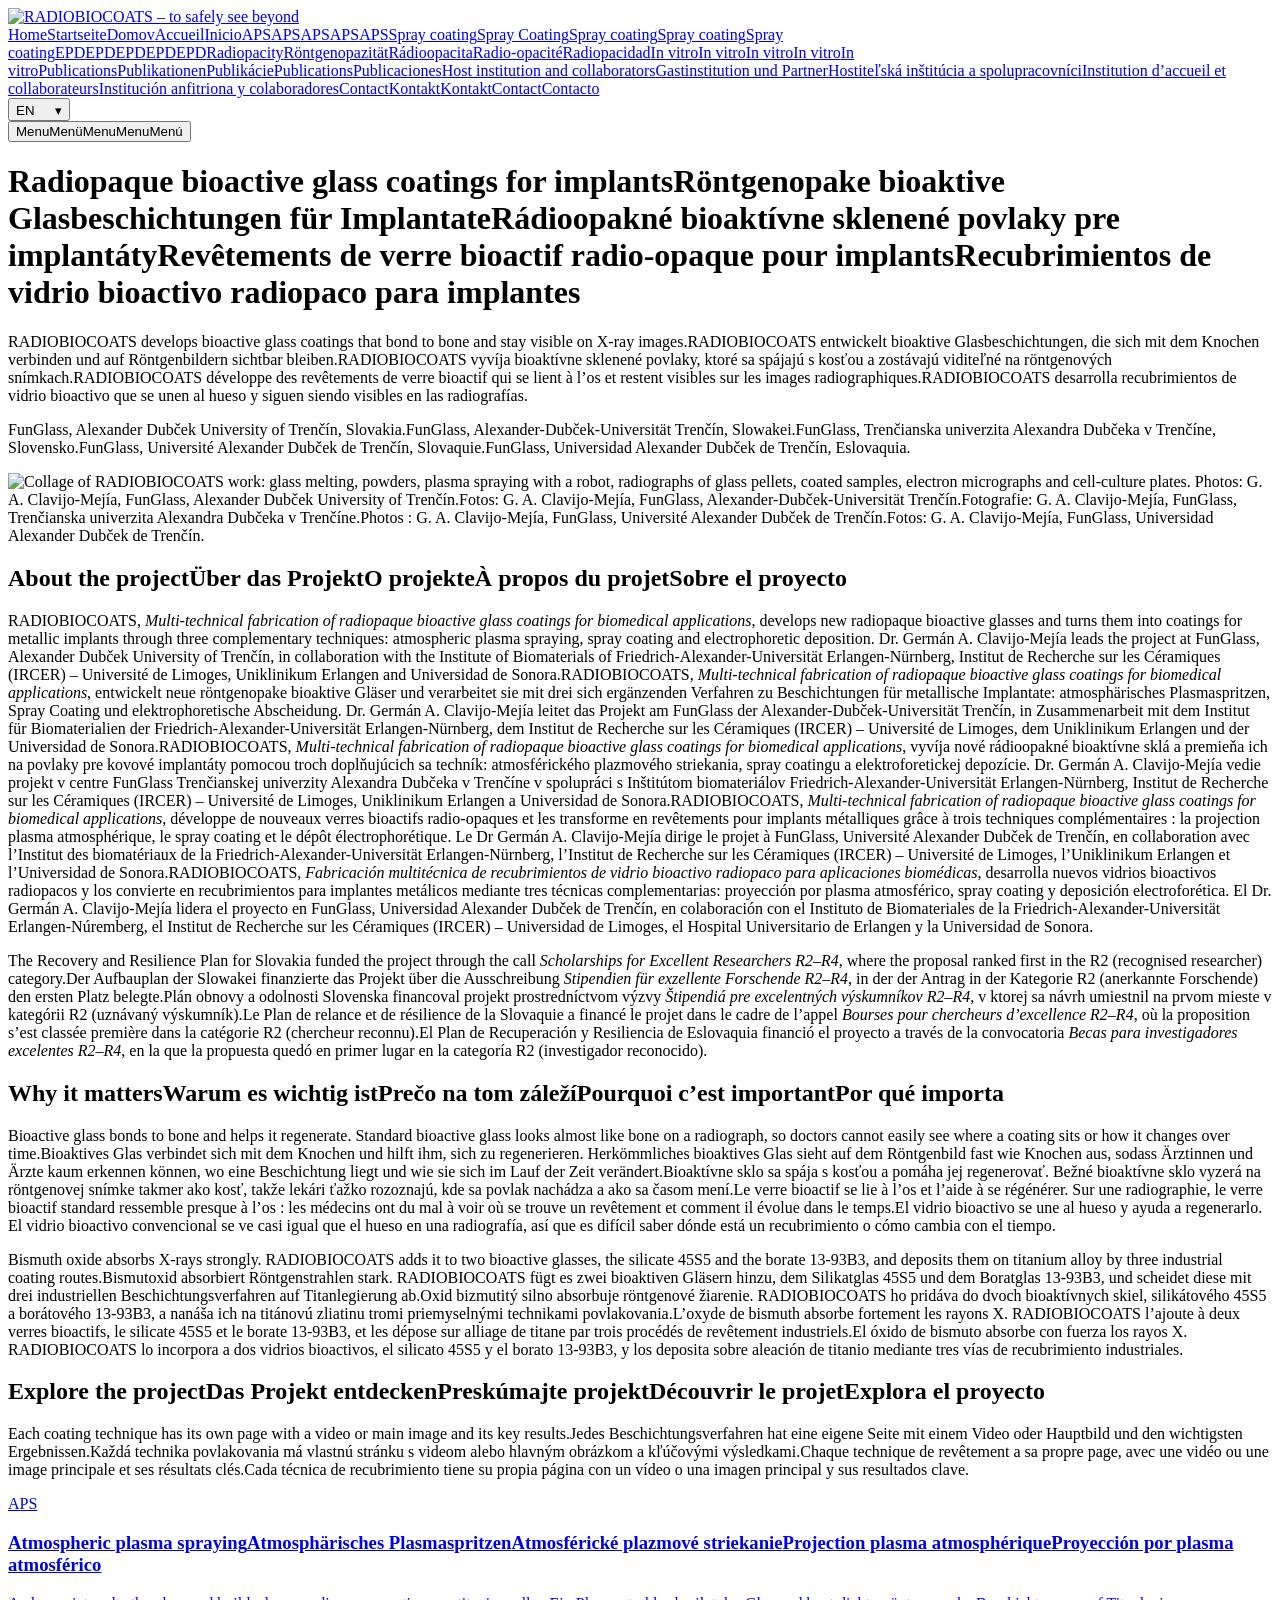
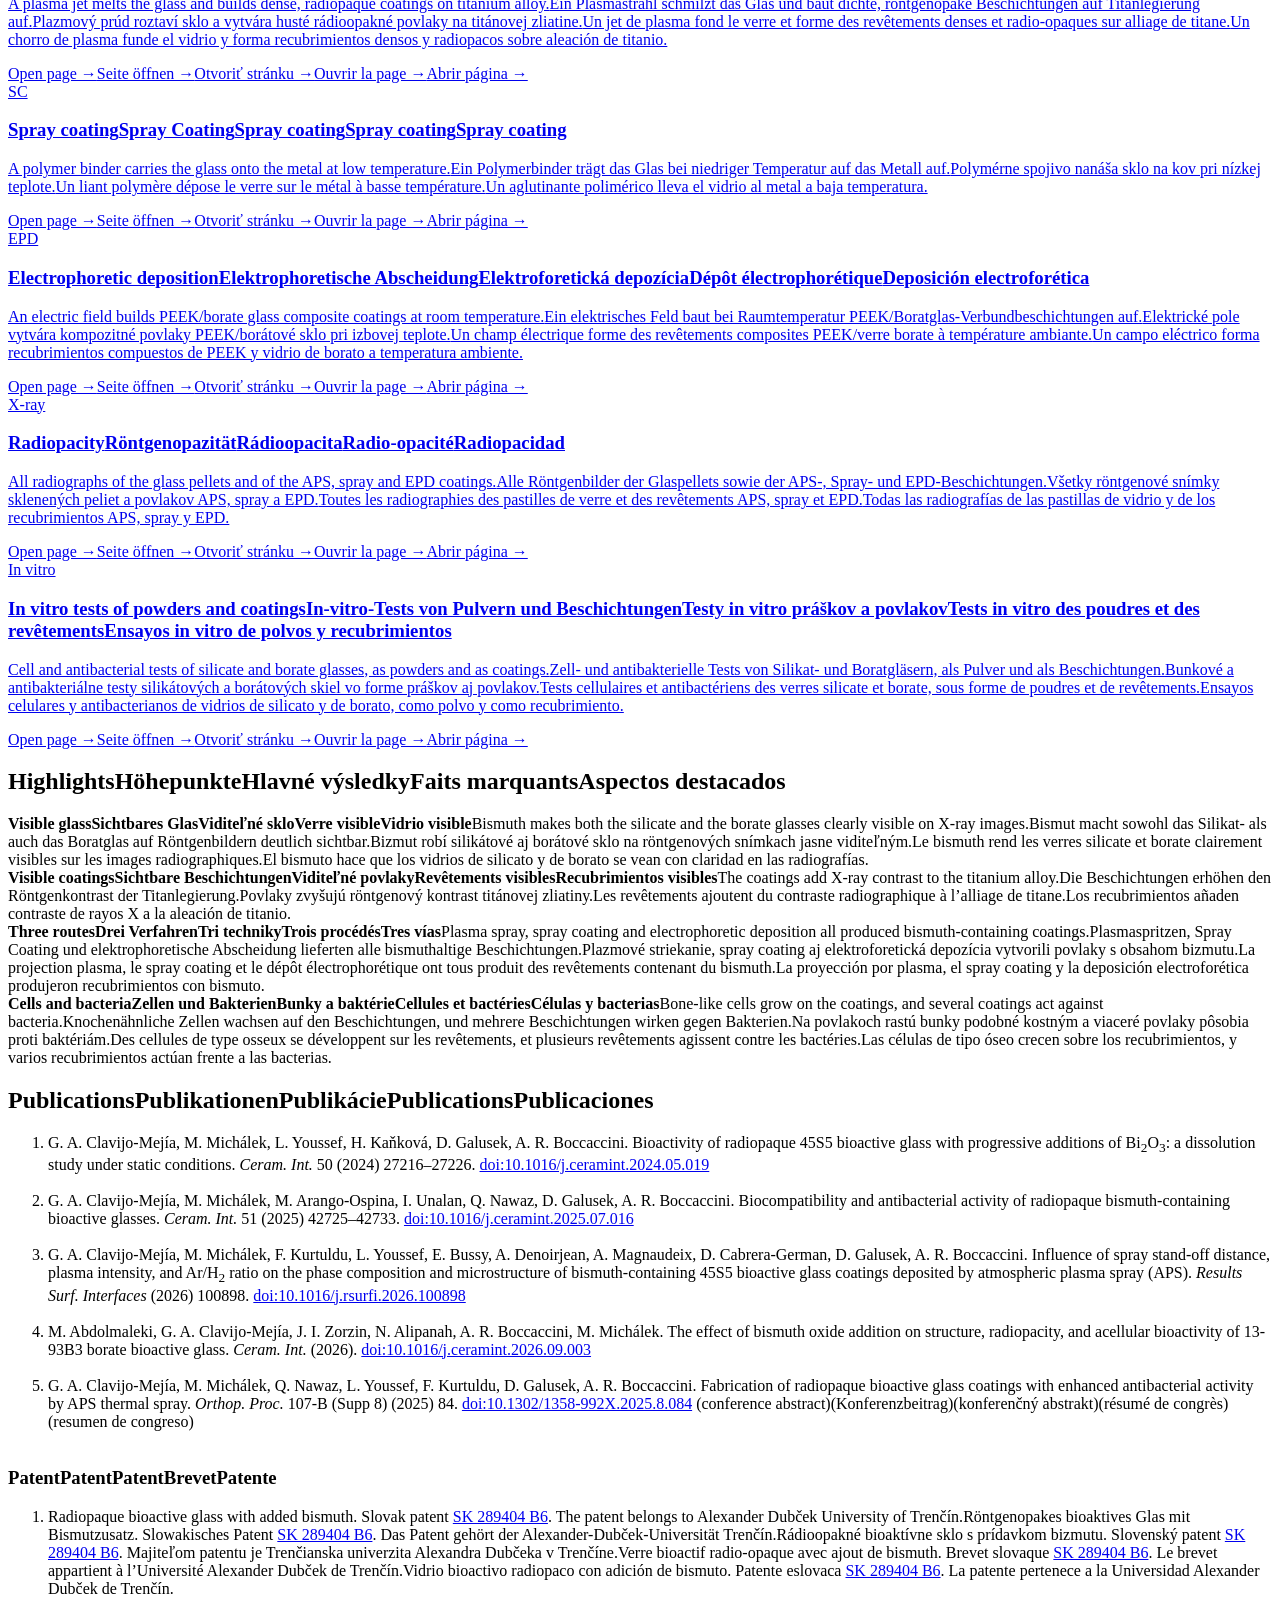
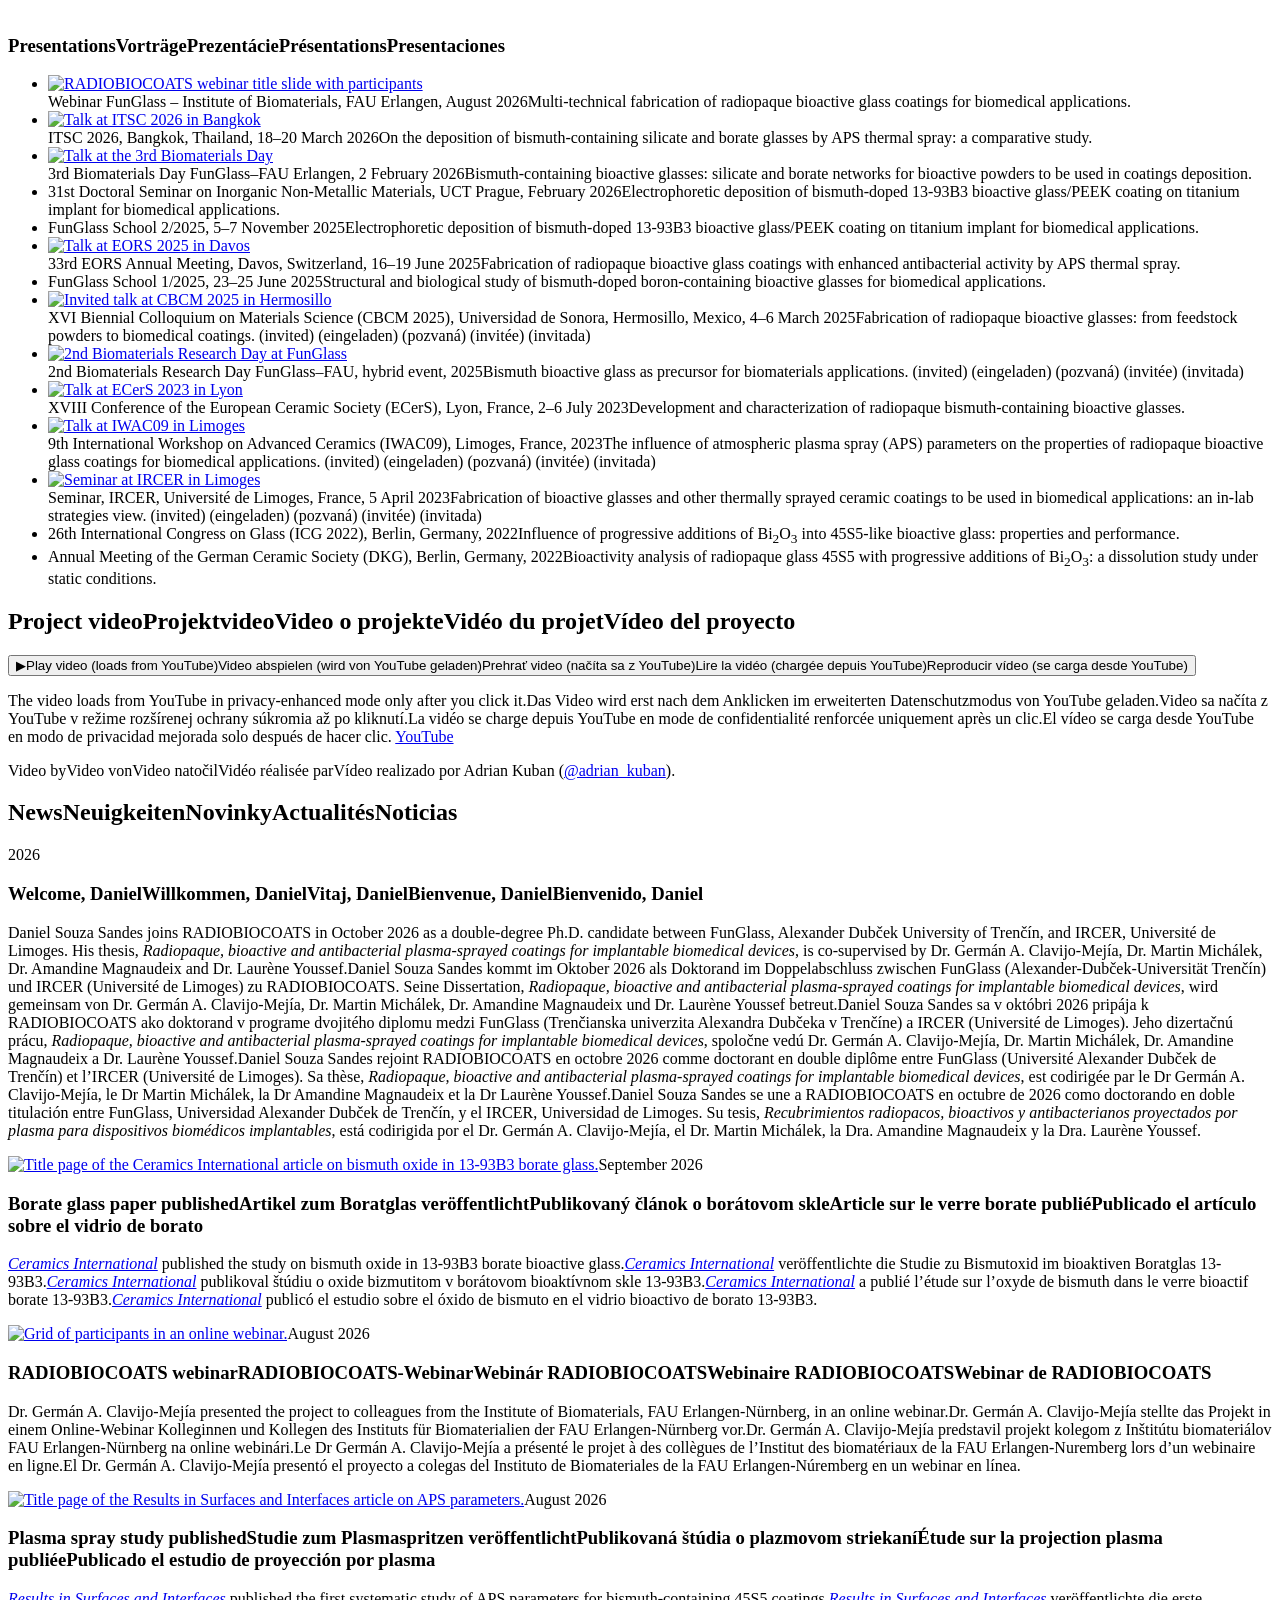
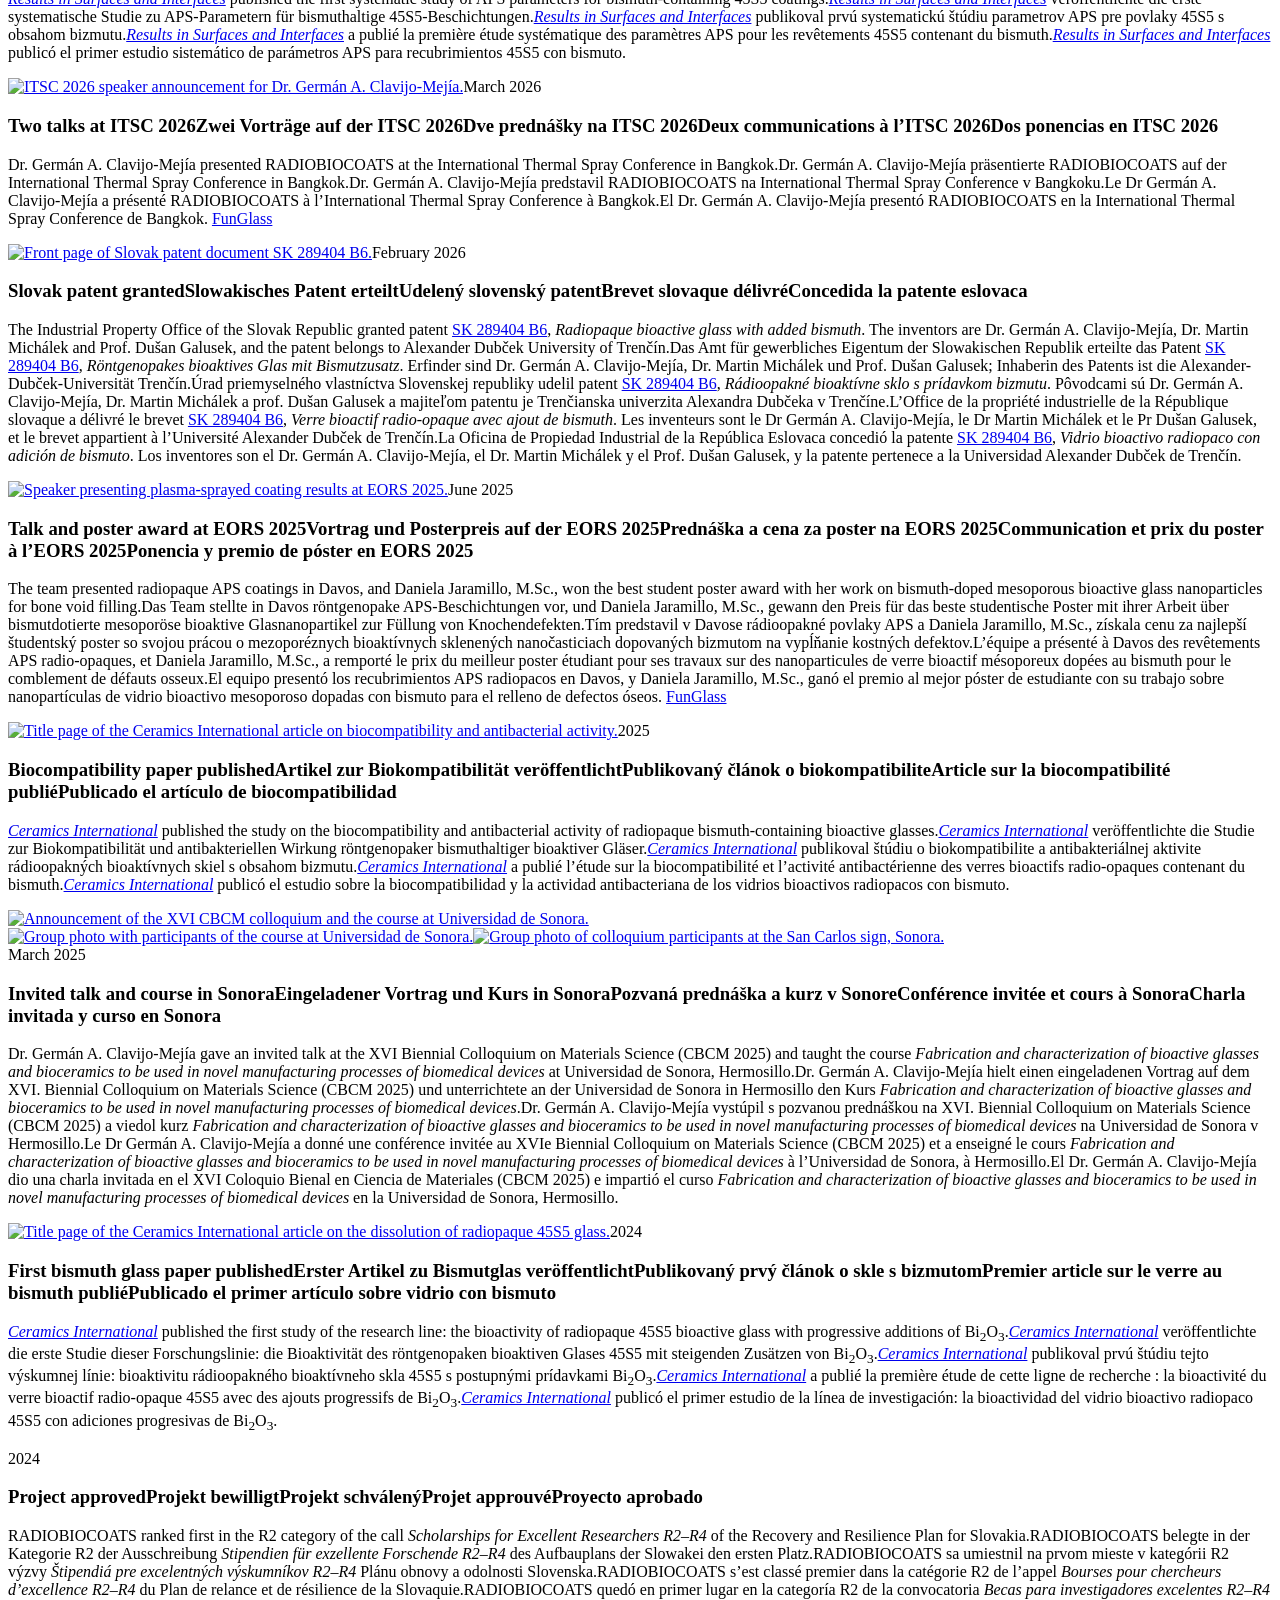
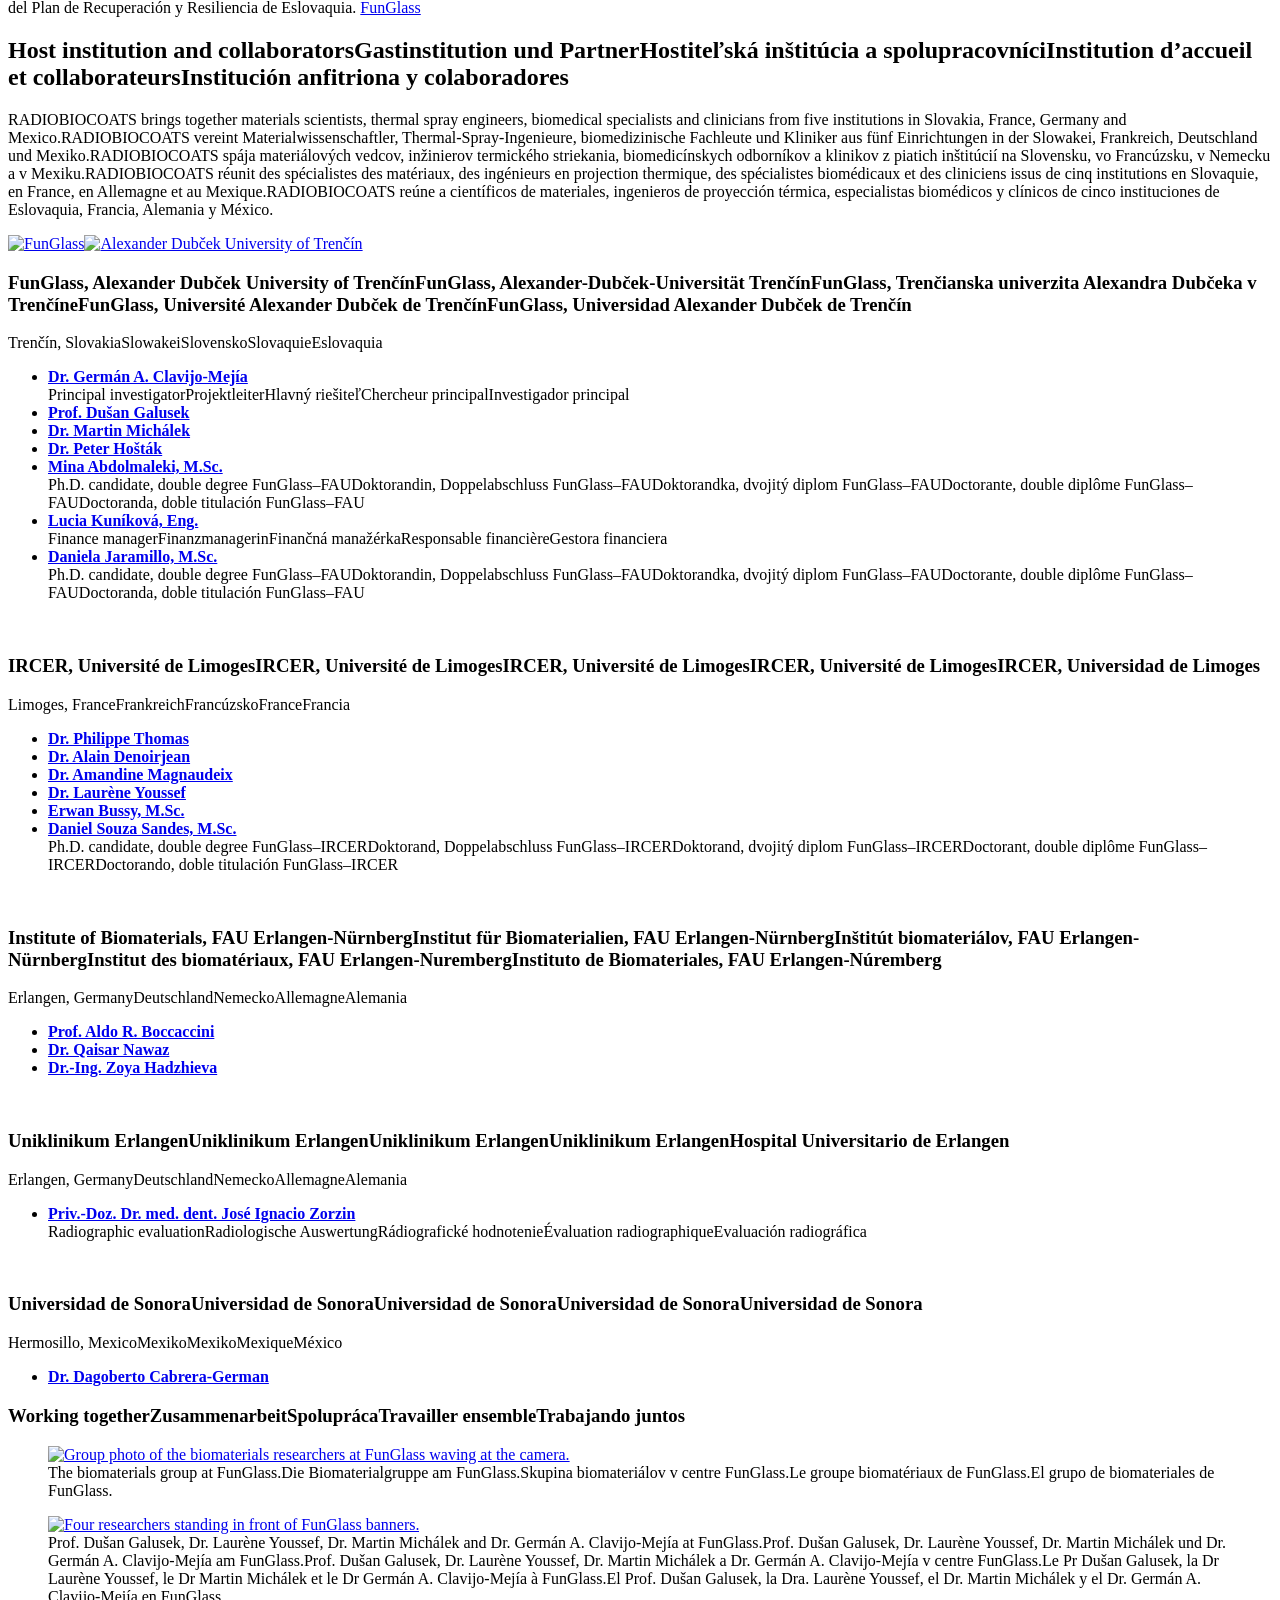
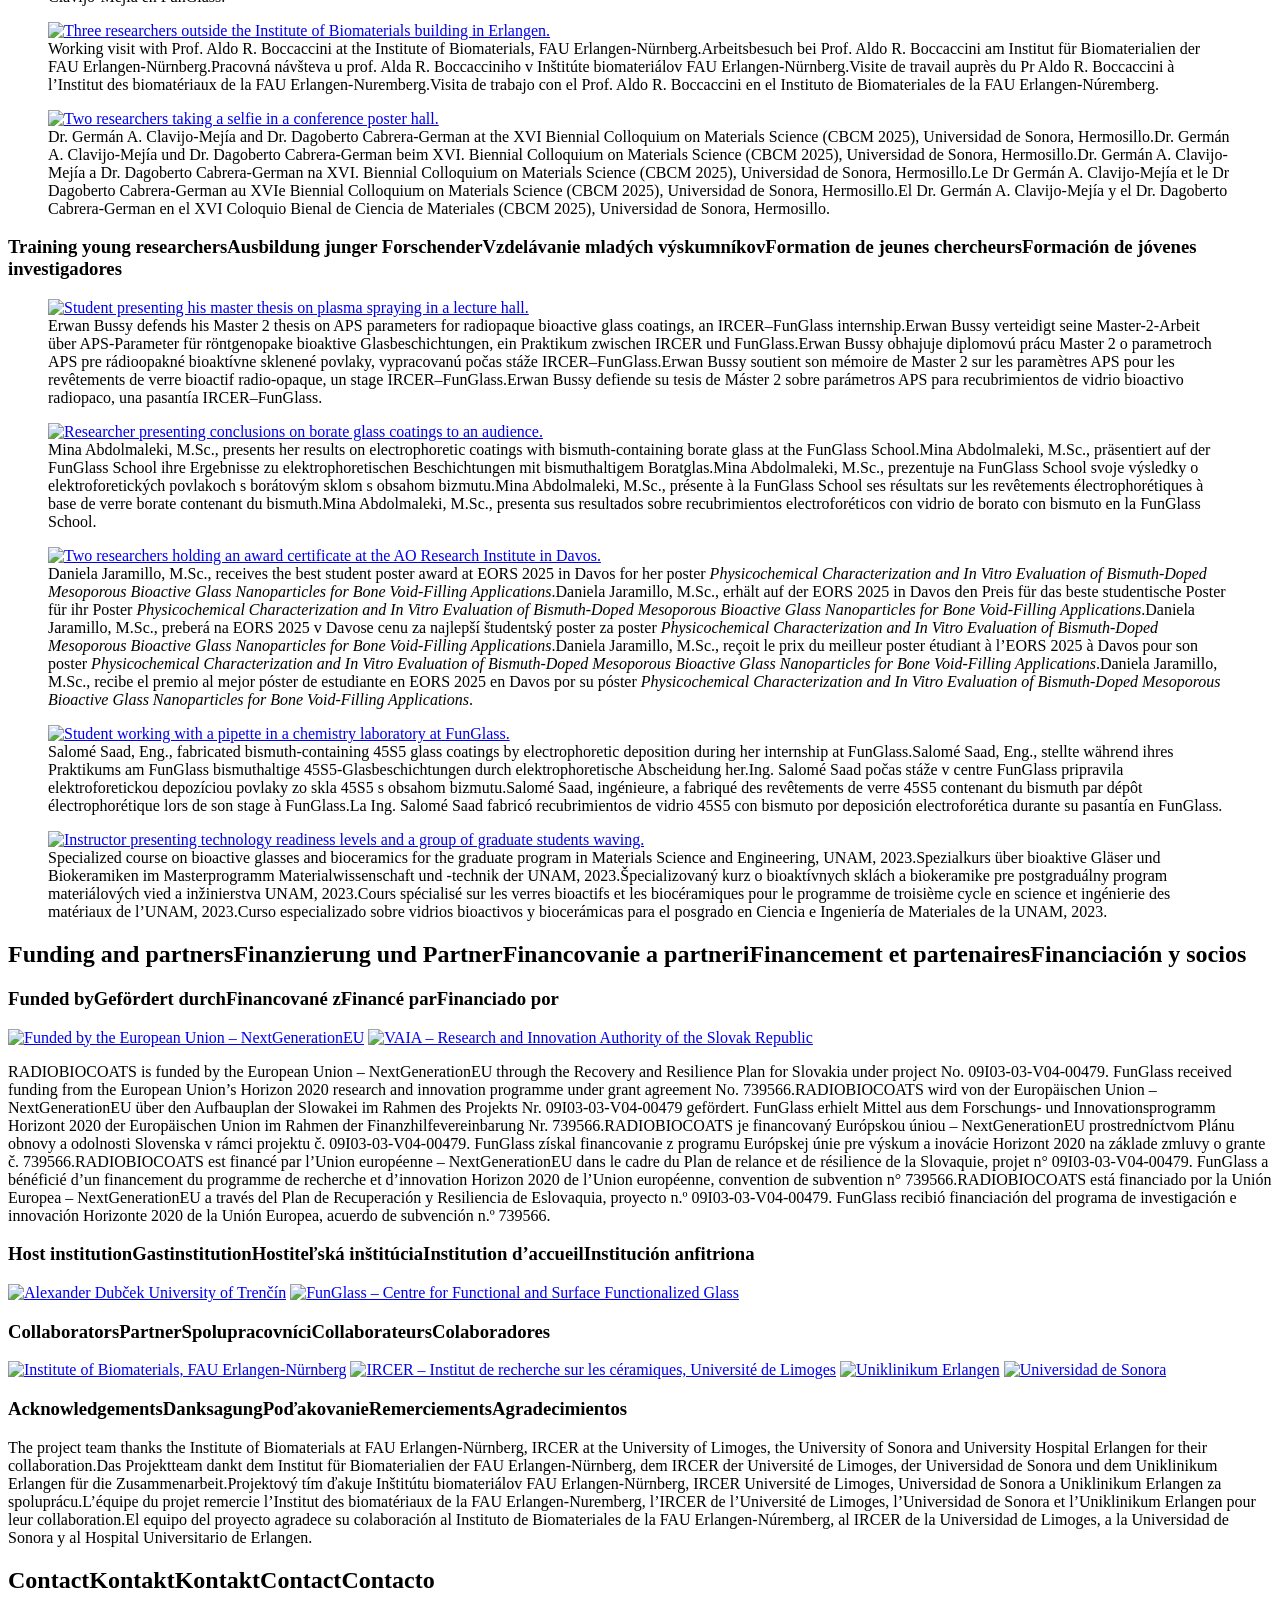
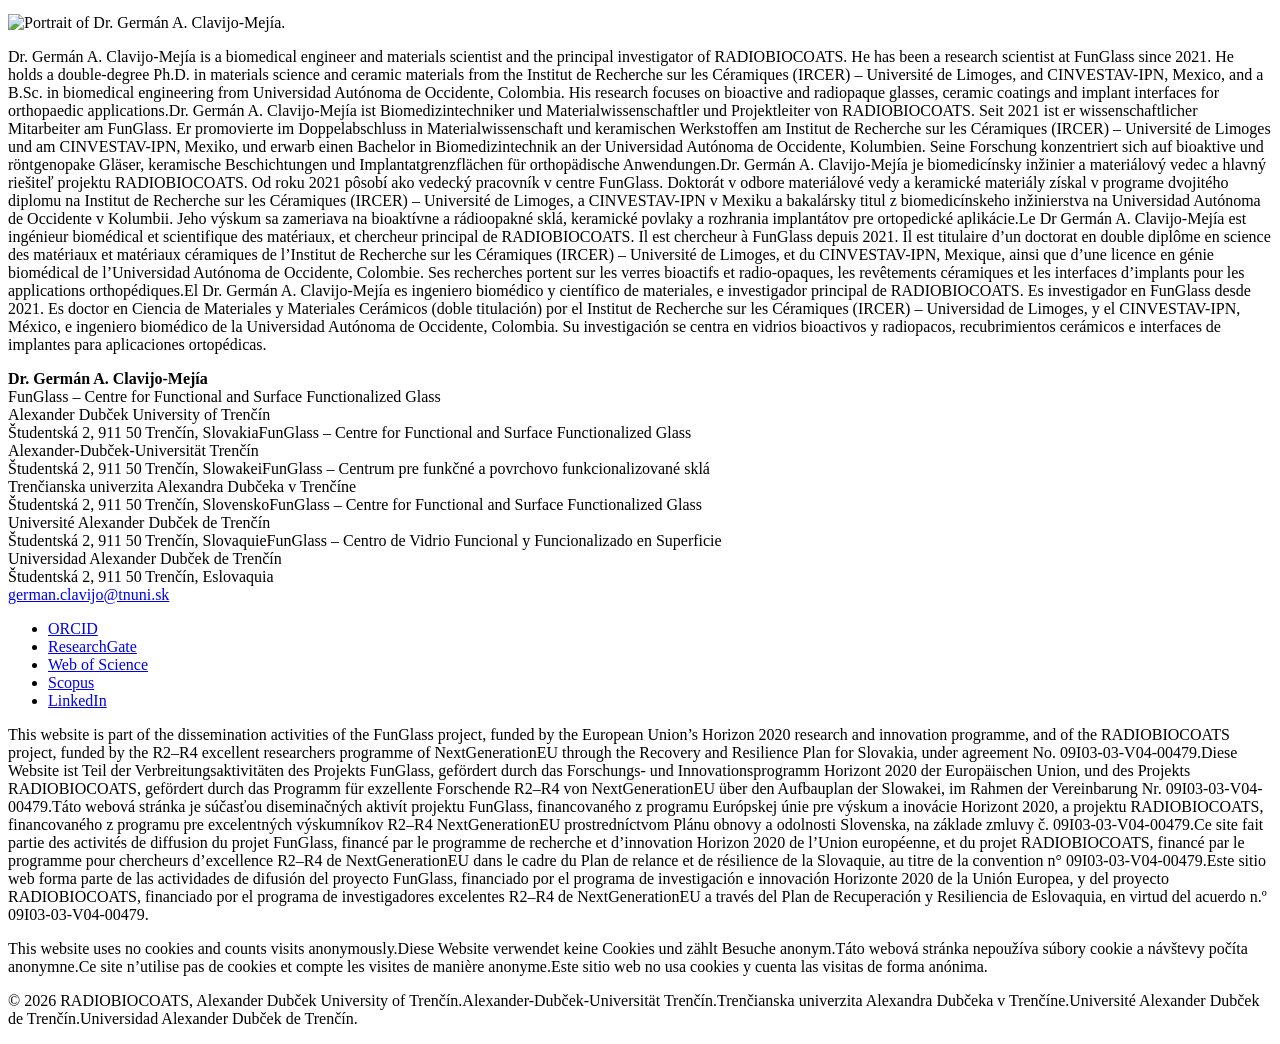
==== commit 8e92c2e6: "Add files via upload" ====
--- a/assets/index.html
+++ b/assets/index.html
@@ -6,7 +6,7 @@
 <title>RADIOBIOCOATS – Radiopaque bioactive glass coatings</title>
 <meta name="description" content="RADIOBIOCOATS develops radiopaque bioactive glass coatings for biomedical implants. FunGlass, Alexander Dubček University of Trenčín, 2024–2026.">
 <link rel="icon" href="assets/img/logo-mark.png">
-<link rel="stylesheet" href="style.css?v=3.5">
+<link rel="stylesheet" href="style.css?v=3.6">
 </head>
 <body>
 <header class="top"><div class="wrap">
@@ -32,12 +32,12 @@
 <div class="txt"><h3><span class="en">In vitro tests of powders and coatings</span><span class="de">In-vitro-Tests von Pulvern und Beschichtungen</span><span class="sk">Testy in vitro práškov a povlakov</span><span class="fr">Tests in vitro des poudres et des revêtements</span><span class="es">Ensayos in vitro de polvos y recubrimientos</span></h3><p><span class="en">Cell and antibacterial tests of silicate and borate glasses, as powders and as coatings.</span><span class="de">Zell- und antibakterielle Tests von Silikat- und Boratgläsern, als Pulver und als Beschichtungen.</span><span class="sk">Bunkové a antibakteriálne testy silikátových a borátových skiel vo forme práškov aj povlakov.</span><span class="fr">Tests cellulaires et antibactériens des verres silicate et borate, sous forme de poudres et de revêtements.</span><span class="es">Ensayos celulares y antibacterianos de vidrios de silicato y de borato, como polvo y como recubrimiento.</span></p><span class="go"><span class="en">Open page →</span><span class="de">Seite öffnen →</span><span class="sk">Otvoriť stránku →</span><span class="fr">Ouvrir la page →</span><span class="es">Abrir página →</span></span></div></a></div></div></section>
 <section class="tint2" id="results"><div class="wrap"><h2><span class="en">Highlights</span><span class="de">Höhepunkte</span><span class="sk">Hlavné výsledky</span><span class="fr">Faits marquants</span><span class="es">Aspectos destacados</span></h2><div class="stats"><div class="stat"><b class="hl"><span class="en">Visible glass</span><span class="de">Sichtbares Glas</span><span class="sk">Viditeľné sklo</span><span class="fr">Verre visible</span><span class="es">Vidrio visible</span></b><span class="en">Bismuth makes both the silicate and the borate glasses clearly visible on X-ray images.</span><span class="de">Bismut macht sowohl das Silikat- als auch das Boratglas auf Röntgenbildern deutlich sichtbar.</span><span class="sk">Bizmut robí silikátové aj borátové sklo na röntgenových snímkach jasne viditeľným.</span><span class="fr">Le bismuth rend les verres silicate et borate clairement visibles sur les images radiographiques.</span><span class="es">El bismuto hace que los vidrios de silicato y de borato se vean con claridad en las radiografías.</span></div><div class="stat"><b class="hl"><span class="en">Visible coatings</span><span class="de">Sichtbare Beschichtungen</span><span class="sk">Viditeľné povlaky</span><span class="fr">Revêtements visibles</span><span class="es">Recubrimientos visibles</span></b><span class="en">The coatings add X-ray contrast to the titanium alloy.</span><span class="de">Die Beschichtungen erhöhen den Röntgenkontrast der Titanlegierung.</span><span class="sk">Povlaky zvyšujú röntgenový kontrast titánovej zliatiny.</span><span class="fr">Les revêtements ajoutent du contraste radiographique à l’alliage de titane.</span><span class="es">Los recubrimientos añaden contraste de rayos X a la aleación de titanio.</span></div><div class="stat"><b class="hl"><span class="en">Three routes</span><span class="de">Drei Verfahren</span><span class="sk">Tri techniky</span><span class="fr">Trois procédés</span><span class="es">Tres vías</span></b><span class="en">Plasma spray, spray coating and electrophoretic deposition all produced bismuth-containing coatings.</span><span class="de">Plasmaspritzen, Spray Coating und elektrophoretische Abscheidung lieferten alle bismuthaltige Beschichtungen.</span><span class="sk">Plazmové striekanie, spray coating aj elektroforetická depozícia vytvorili povlaky s obsahom bizmutu.</span><span class="fr">La projection plasma, le spray coating et le dépôt électrophorétique ont tous produit des revêtements contenant du bismuth.</span><span class="es">La proyección por plasma, el spray coating y la deposición electroforética produjeron recubrimientos con bismuto.</span></div><div class="stat"><b class="hl"><span class="en">Cells and bacteria</span><span class="de">Zellen und Bakterien</span><span class="sk">Bunky a baktérie</span><span class="fr">Cellules et bactéries</span><span class="es">Células y bacterias</span></b><span class="en">Bone-like cells grow on the coatings, and several coatings act against bacteria.</span><span class="de">Knochenähnliche Zellen wachsen auf den Beschichtungen, und mehrere Beschichtungen wirken gegen Bakterien.</span><span class="sk">Na povlakoch rastú bunky podobné kostným a viaceré povlaky pôsobia proti baktériám.</span><span class="fr">Des cellules de type osseux se développent sur les revêtements, et plusieurs revêtements agissent contre les bactéries.</span><span class="es">Las células de tipo óseo crecen sobre los recubrimientos, y varios recubrimientos actúan frente a las bacterias.</span></div></div></div></section>
 <section class="" id="publications"><div class="wrap"><h2><span class="en">Publications</span><span class="de">Publikationen</span><span class="sk">Publikácie</span><span class="fr">Publications</span><span class="es">Publicaciones</span></h2><ol class="pubs">
-<li>G. A. Clavijo-Mejía, M. Michálek, L. Youssef, H. Kaňková, D. Galusek, A. R. Boccaccini. Bioactivity of radiopaque 45S5 bioactive glass with progressive additions of Bi<sub>2</sub>O<sub>3</sub>: a dissolution study under static conditions. <i>Ceram. Int.</i> 50 (2024) 27216–27226. <a href="https://www.researchgate.net/publication/380332275_Bioactivity_of_radiopaque_45S5_bioactive_glass_with_progressive_additions_of_Bi2O3_a_dissolution_study_under_static_conditions" target="_blank" rel="noopener">doi:10.1016/j.ceramint.2024.05.019</a></li>
-<li>G. A. Clavijo-Mejía, M. Michálek, M. Arango-Ospina, I. Unalan, Q. Nawaz, D. Galusek, A. R. Boccaccini. Biocompatibility and antibacterial activity of radiopaque bismuth-containing bioactive glasses. <i>Ceram. Int.</i> 51 (2025) 42725–42733. <a href="https://www.researchgate.net/publication/393326125_Biocompatibility_and_antibacterial_activity_of_radiopaque_bismuth-containing_bioactive_glasses" target="_blank" rel="noopener">doi:10.1016/j.ceramint.2025.07.016</a></li>
-<li>G. A. Clavijo-Mejía, M. Michálek, F. Kurtuldu, L. Youssef, E. Bussy, A. Denoirjean, A. Magnaudeix, D. Cabrera-German, D. Galusek, A. R. Boccaccini. Influence of spray stand-off distance, plasma intensity, and Ar/H<sub>2</sub> ratio on the phase composition and microstructure of bismuth-containing 45S5 bioactive glass coatings deposited by atmospheric plasma spray (APS). <i>Results Surf. Interfaces</i> (2026) 100898. <a href="https://www.researchgate.net/publication/[base64]" target="_blank" rel="noopener">doi:10.1016/j.rsurfi.2026.100898</a></li>
-<li>M. Abdolmaleki, G. A. Clavijo-Mejía, J. I. Zorzin, N. Alipanah, A. R. Boccaccini, M. Michálek. The effect of bismuth oxide addition on structure, radiopacity, and acellular bioactivity of 13-93B3 borate bioactive glass. <i>Ceram. Int.</i> (2026). <a href="https://www.researchgate.net/publication/413892969_The_Effect_of_Bismuth_Oxide_Addition_on_Structure_Radiopacity_and_Acellular_Bioactivity_of_13-93B3_Borate_Bioactive_Glass" target="_blank" rel="noopener">doi:10.1016/j.ceramint.2026.09.003</a></li>
-<li>G. A. Clavijo-Mejía, M. Michálek, Q. Nawaz, L. Youssef, F. Kurtuldu, D. Galusek, A. R. Boccaccini. Fabrication of radiopaque bioactive glass coatings with enhanced antibacterial activity by APS thermal spray. <i>Orthop. Proc.</i> 107-B (Supp 8) (2025) 84. <a href="https://www.researchgate.net/publication/395983699_FABRICATION_OF_RADIOPAQUE_BIOACTIVE_GLASS_COATINGS_WITH_ENHANCED_ANTIBACTERIAL_ACTIVITY_BY_APS_THERMAL_SPRAY" target="_blank" rel="noopener">doi:10.1302/1358-992X.2025.8.084</a> <span class="en">(conference abstract)</span><span class="de">(Konferenzbeitrag)</span><span class="sk">(konferenčný abstrakt)</span><span class="fr">(résumé de congrès)</span><span class="es">(resumen de congreso)</span></li>
-</ol><h3><span class="en">Patent</span><span class="de">Patent</span><span class="sk">Patent</span><span class="fr">Brevet</span><span class="es">Patente</span></h3><p class="prose"><span class="en">Radiopaque bioactive glass with added bismuth. Slovak patent <a href="https://www.researchgate.net/publication/389164726_Radiopaque_bioactive_glass_with_added_bismuth_-_Radioopacitne_bioaktivne_sklo_s_pridavkom_bizmutu" target="_blank" rel="noopener">SK 289404 B6</a>. The patent belongs to Alexander Dubček University of Trenčín.</span><span class="de">Röntgenopakes bioaktives Glas mit Bismutzusatz. Slowakisches Patent <a href="https://www.researchgate.net/publication/389164726_Radiopaque_bioactive_glass_with_added_bismuth_-_Radioopacitne_bioaktivne_sklo_s_pridavkom_bizmutu" target="_blank" rel="noopener">SK 289404 B6</a>. Das Patent gehört der Alexander-Dubček-Universität Trenčín.</span><span class="sk">Rádioopakné bioaktívne sklo s prídavkom bizmutu. Slovenský patent <a href="https://www.researchgate.net/publication/389164726_Radiopaque_bioactive_glass_with_added_bismuth_-_Radioopacitne_bioaktivne_sklo_s_pridavkom_bizmutu" target="_blank" rel="noopener">SK 289404 B6</a>. Majiteľom patentu je Trenčianska univerzita Alexandra Dubčeka v Trenčíne.</span><span class="fr">Verre bioactif radio-opaque avec ajout de bismuth. Brevet slovaque <a href="https://www.researchgate.net/publication/389164726_Radiopaque_bioactive_glass_with_added_bismuth_-_Radioopacitne_bioaktivne_sklo_s_pridavkom_bizmutu" target="_blank" rel="noopener">SK 289404 B6</a>. Le brevet appartient à l’Université Alexander Dubček de Trenčín.</span><span class="es">Vidrio bioactivo radiopaco con adición de bismuto. Patente eslovaca <a href="https://www.researchgate.net/publication/389164726_Radiopaque_bioactive_glass_with_added_bismuth_-_Radioopacitne_bioaktivne_sklo_s_pridavkom_bizmutu" target="_blank" rel="noopener">SK 289404 B6</a>. La patente pertenece a la Universidad Alexander Dubček de Trenčín.</span></p><h3><span class="en">Presentations</span><span class="de">Vorträge</span><span class="sk">Prezentácie</span><span class="fr">Présentations</span><span class="es">Presentaciones</span></h3><ul class="talks">
+<li><div class="pub-text">G. A. Clavijo-Mejía, M. Michálek, L. Youssef, H. Kaňková, D. Galusek, A. R. Boccaccini. Bioactivity of radiopaque 45S5 bioactive glass with progressive additions of Bi<sub>2</sub>O<sub>3</sub>: a dissolution study under static conditions. <i>Ceram. Int.</i> 50 (2024) 27216–27226. <a href="https://www.researchgate.net/publication/380332275_Bioactivity_of_radiopaque_45S5_bioactive_glass_with_progressive_additions_of_Bi2O3_a_dissolution_study_under_static_conditions" target="_blank" rel="noopener">doi:10.1016/j.ceramint.2024.05.019</a></div><a class="cover" href="https://www.researchgate.net/publication/380332275_Bioactivity_of_radiopaque_45S5_bioactive_glass_with_progressive_additions_of_Bi2O3_a_dissolution_study_under_static_conditions" target="_blank" rel="noopener" aria-hidden="true" tabindex="-1"><img src="ci-2024.jpg" alt="" loading="lazy"></a></li>
+<li><div class="pub-text">G. A. Clavijo-Mejía, M. Michálek, M. Arango-Ospina, I. Unalan, Q. Nawaz, D. Galusek, A. R. Boccaccini. Biocompatibility and antibacterial activity of radiopaque bismuth-containing bioactive glasses. <i>Ceram. Int.</i> 51 (2025) 42725–42733. <a href="https://www.researchgate.net/publication/393326125_Biocompatibility_and_antibacterial_activity_of_radiopaque_bismuth-containing_bioactive_glasses" target="_blank" rel="noopener">doi:10.1016/j.ceramint.2025.07.016</a></div><a class="cover" href="https://www.researchgate.net/publication/393326125_Biocompatibility_and_antibacterial_activity_of_radiopaque_bismuth-containing_bioactive_glasses" target="_blank" rel="noopener" aria-hidden="true" tabindex="-1"><img src="ci-2025.jpg" alt="" loading="lazy"></a></li>
+<li><div class="pub-text">G. A. Clavijo-Mejía, M. Michálek, F. Kurtuldu, L. Youssef, E. Bussy, A. Denoirjean, A. Magnaudeix, D. Cabrera-German, D. Galusek, A. R. Boccaccini. Influence of spray stand-off distance, plasma intensity, and Ar/H<sub>2</sub> ratio on the phase composition and microstructure of bismuth-containing 45S5 bioactive glass coatings deposited by atmospheric plasma spray (APS). <i>Results Surf. Interfaces</i> (2026) 100898. <a href="https://www.researchgate.net/publication/[base64]" target="_blank" rel="noopener">doi:10.1016/j.rsurfi.2026.100898</a></div><a class="cover" href="https://www.researchgate.net/publication/[base64]" target="_blank" rel="noopener" aria-hidden="true" tabindex="-1"><img src="results-surfaces-interfaces.jpg" alt="" loading="lazy"></a></li>
+<li><div class="pub-text">M. Abdolmaleki, G. A. Clavijo-Mejía, J. I. Zorzin, N. Alipanah, A. R. Boccaccini, M. Michálek. The effect of bismuth oxide addition on structure, radiopacity, and acellular bioactivity of 13-93B3 borate bioactive glass. <i>Ceram. Int.</i> (2026). <a href="https://www.researchgate.net/publication/413892969_The_Effect_of_Bismuth_Oxide_Addition_on_Structure_Radiopacity_and_Acellular_Bioactivity_of_13-93B3_Borate_Bioactive_Glass" target="_blank" rel="noopener">doi:10.1016/j.ceramint.2026.09.003</a></div><a class="cover" href="https://www.researchgate.net/publication/413892969_The_Effect_of_Bismuth_Oxide_Addition_on_Structure_Radiopacity_and_Acellular_Bioactivity_of_13-93B3_Borate_Bioactive_Glass" target="_blank" rel="noopener" aria-hidden="true" tabindex="-1"><img src="ci-2026.jpg" alt="" loading="lazy"></a></li>
+<li><div class="pub-text">G. A. Clavijo-Mejía, M. Michálek, Q. Nawaz, L. Youssef, F. Kurtuldu, D. Galusek, A. R. Boccaccini. Fabrication of radiopaque bioactive glass coatings with enhanced antibacterial activity by APS thermal spray. <i>Orthop. Proc.</i> 107-B (Supp 8) (2025) 84. <a href="https://www.researchgate.net/publication/395983699_FABRICATION_OF_RADIOPAQUE_BIOACTIVE_GLASS_COATINGS_WITH_ENHANCED_ANTIBACTERIAL_ACTIVITY_BY_APS_THERMAL_SPRAY" target="_blank" rel="noopener">doi:10.1302/1358-992X.2025.8.084</a> <span class="en">(conference abstract)</span><span class="de">(Konferenzbeitrag)</span><span class="sk">(konferenčný abstrakt)</span><span class="fr">(résumé de congrès)</span><span class="es">(resumen de congreso)</span></div><a class="cover cover-logo" href="https://www.researchgate.net/publication/395983699_FABRICATION_OF_RADIOPAQUE_BIOACTIVE_GLASS_COATINGS_WITH_ENHANCED_ANTIBACTERIAL_ACTIVITY_BY_APS_THERMAL_SPRAY" target="_blank" rel="noopener" aria-hidden="true" tabindex="-1"><img src="orthopaedic-proceedings.png" alt="" loading="lazy"></a></li>
+</ol><h3><span class="en">Patent</span><span class="de">Patent</span><span class="sk">Patent</span><span class="fr">Brevet</span><span class="es">Patente</span></h3><ol class="pubs pubs-patent"><li><div class="pub-text"><span class="en">Radiopaque bioactive glass with added bismuth. Slovak patent <a href="https://www.researchgate.net/publication/389164726_Radiopaque_bioactive_glass_with_added_bismuth_-_Radioopacitne_bioaktivne_sklo_s_pridavkom_bizmutu" target="_blank" rel="noopener">SK 289404 B6</a>. The patent belongs to Alexander Dubček University of Trenčín.</span><span class="de">Röntgenopakes bioaktives Glas mit Bismutzusatz. Slowakisches Patent <a href="https://www.researchgate.net/publication/389164726_Radiopaque_bioactive_glass_with_added_bismuth_-_Radioopacitne_bioaktivne_sklo_s_pridavkom_bizmutu" target="_blank" rel="noopener">SK 289404 B6</a>. Das Patent gehört der Alexander-Dubček-Universität Trenčín.</span><span class="sk">Rádioopakné bioaktívne sklo s prídavkom bizmutu. Slovenský patent <a href="https://www.researchgate.net/publication/389164726_Radiopaque_bioactive_glass_with_added_bismuth_-_Radioopacitne_bioaktivne_sklo_s_pridavkom_bizmutu" target="_blank" rel="noopener">SK 289404 B6</a>. Majiteľom patentu je Trenčianska univerzita Alexandra Dubčeka v Trenčíne.</span><span class="fr">Verre bioactif radio-opaque avec ajout de bismuth. Brevet slovaque <a href="https://www.researchgate.net/publication/389164726_Radiopaque_bioactive_glass_with_added_bismuth_-_Radioopacitne_bioaktivne_sklo_s_pridavkom_bizmutu" target="_blank" rel="noopener">SK 289404 B6</a>. Le brevet appartient à l’Université Alexander Dubček de Trenčín.</span><span class="es">Vidrio bioactivo radiopaco con adición de bismuto. Patente eslovaca <a href="https://www.researchgate.net/publication/389164726_Radiopaque_bioactive_glass_with_added_bismuth_-_Radioopacitne_bioaktivne_sklo_s_pridavkom_bizmutu" target="_blank" rel="noopener">SK 289404 B6</a>. La patente pertenece a la Universidad Alexander Dubček de Trenčín.</span></div><a class="cover cover-logo" href="https://www.researchgate.net/publication/389164726_Radiopaque_bioactive_glass_with_added_bismuth_-_Radioopacitne_bioaktivne_sklo_s_pridavkom_bizmutu" target="_blank" rel="noopener" aria-hidden="true" tabindex="-1"><img src="upv-sr.png" alt="" loading="lazy"></a></li></ol><h3><span class="en">Presentations</span><span class="de">Vorträge</span><span class="sk">Prezentácie</span><span class="fr">Présentations</span><span class="es">Presentaciones</span></h3><ul class="talks">
 <li class="has-thumb"><a class="tthumb" href="assets/img/talk-webinar-2026.jpg"><img src="assets/img/talk-webinar-2026.jpg" alt="RADIOBIOCOATS webinar title slide with participants" loading="lazy"></a><div><span class="when">Webinar FunGlass – Institute of Biomaterials, FAU Erlangen, August 2026</span>Multi-technical fabrication of radiopaque bioactive glass coatings for biomedical applications.</div></li>
 <li class="has-thumb"><a class="tthumb" href="assets/img/talk-itsc-2026.jpg"><img src="assets/img/talk-itsc-2026.jpg" alt="Talk at ITSC 2026 in Bangkok" loading="lazy"></a><div><span class="when">ITSC 2026, Bangkok, Thailand, 18–20 March 2026</span>On the deposition of bismuth-containing silicate and borate glasses by APS thermal spray: a comparative study.</div></li>
 <li class="has-thumb"><a class="tthumb" href="assets/img/talk-biomat-day-2026.jpg"><img src="assets/img/talk-biomat-day-2026.jpg" alt="Talk at the 3rd Biomaterials Day" loading="lazy"></a><div><span class="when">3rd Biomaterials Day FunGlass–FAU Erlangen, 2 February 2026</span>Bismuth-containing bioactive glasses: silicate and borate networks for bioactive powders to be used in coatings deposition.</div></li>
@@ -56,7 +56,7 @@
 <section class="" id="news"><div class="wrap"><h2><span class="en">News</span><span class="de">Neuigkeiten</span><span class="sk">Novinky</span><span class="fr">Actualités</span><span class="es">Noticias</span></h2><!-- TODO: añadir aquí las publicaciones de LinkedIn como tarjetas con la misma estructura -->
 <div class="news"><article class="card"><span class="when">2026</span><h3><span class="en">Welcome, Daniel</span><span class="de">Willkommen, Daniel</span><span class="sk">Vitaj, Daniel</span><span class="fr">Bienvenue, Daniel</span><span class="es">Bienvenido, Daniel</span></h3><p><span class="en">Daniel Souza Sandes joins RADIOBIOCOATS in October 2026 as a double-degree Ph.D. candidate between FunGlass, Alexander Dubček University of Trenčín, and IRCER, Université de Limoges. His thesis, <i>Radiopaque, bioactive and antibacterial plasma-sprayed coatings for implantable biomedical devices</i>, is co-supervised by Dr. Germán A. Clavijo-Mejía, Dr. Martin Michálek, Dr. Amandine Magnaudeix and Dr. Laurène Youssef.</span><span class="de">Daniel Souza Sandes kommt im Oktober 2026 als Doktorand im Doppelabschluss zwischen FunGlass (Alexander-Dubček-Universität Trenčín) und IRCER (Université de Limoges) zu RADIOBIOCOATS. Seine Dissertation, <i>Radiopaque, bioactive and antibacterial plasma-sprayed coatings for implantable biomedical devices</i>, wird gemeinsam von Dr. Germán A. Clavijo-Mejía, Dr. Martin Michálek, Dr. Amandine Magnaudeix und Dr. Laurène Youssef betreut.</span><span class="sk">Daniel Souza Sandes sa v októbri 2026 pripája k RADIOBIOCOATS ako doktorand v programe dvojitého diplomu medzi FunGlass (Trenčianska univerzita Alexandra Dubčeka v Trenčíne) a IRCER (Université de Limoges). Jeho dizertačnú prácu, <i>Radiopaque, bioactive and antibacterial plasma-sprayed coatings for implantable biomedical devices</i>, spoločne vedú Dr. Germán A. Clavijo-Mejía, Dr. Martin Michálek, Dr. Amandine Magnaudeix a Dr. Laurène Youssef.</span><span class="fr">Daniel Souza Sandes rejoint RADIOBIOCOATS en octobre 2026 comme doctorant en double diplôme entre FunGlass (Université Alexander Dubček de Trenčín) et l’IRCER (Université de Limoges). Sa thèse, <i>Radiopaque, bioactive and antibacterial plasma-sprayed coatings for implantable biomedical devices</i>, est codirigée par le Dr Germán A. Clavijo-Mejía, le Dr Martin Michálek, la Dr Amandine Magnaudeix et la Dr Laurène Youssef.</span><span class="es">Daniel Souza Sandes se une a RADIOBIOCOATS en octubre de 2026 como doctorando en doble titulación entre FunGlass, Universidad Alexander Dubček de Trenčín, y el IRCER, Universidad de Limoges. Su tesis, <i>Recubrimientos radiopacos, bioactivos y antibacterianos proyectados por plasma para dispositivos biomédicos implantables</i>, está codirigida por el Dr. Germán A. Clavijo-Mejía, el Dr. Martin Michálek, la Dra. Amandine Magnaudeix y la Dra. Laurène Youssef.</span></p></article><article class="card"><a class="img nthumb" href="assets/img/news-paper-borate.jpg"><img class="thumb" src="assets/img/news-paper-borate-thumb.jpg" alt="Title page of the Ceramics International article on bismuth oxide in 13-93B3 borate glass." loading="lazy"></a><span class="when">September 2026</span><h3><span class="en">Borate glass paper published</span><span class="de">Artikel zum Boratglas veröffentlicht</span><span class="sk">Publikovaný článok o borátovom skle</span><span class="fr">Article sur le verre borate publié</span><span class="es">Publicado el artículo sobre el vidrio de borato</span></h3><p><span class="en"><a href="https://www.researchgate.net/publication/413892969_The_Effect_of_Bismuth_Oxide_Addition_on_Structure_Radiopacity_and_Acellular_Bioactivity_of_13-93B3_Borate_Bioactive_Glass" target="_blank" rel="noopener"><i>Ceramics International</i></a> published the study on bismuth oxide in 13-93B3 borate bioactive glass.</span><span class="de"><a href="https://www.researchgate.net/publication/413892969_The_Effect_of_Bismuth_Oxide_Addition_on_Structure_Radiopacity_and_Acellular_Bioactivity_of_13-93B3_Borate_Bioactive_Glass" target="_blank" rel="noopener"><i>Ceramics International</i></a> veröffentlichte die Studie zu Bismutoxid im bioaktiven Boratglas 13-93B3.</span><span class="sk"><a href="https://www.researchgate.net/publication/413892969_The_Effect_of_Bismuth_Oxide_Addition_on_Structure_Radiopacity_and_Acellular_Bioactivity_of_13-93B3_Borate_Bioactive_Glass" target="_blank" rel="noopener"><i>Ceramics International</i></a> publikoval štúdiu o oxide bizmutitom v borátovom bioaktívnom skle 13-93B3.</span><span class="fr"><a href="https://www.researchgate.net/publication/413892969_The_Effect_of_Bismuth_Oxide_Addition_on_Structure_Radiopacity_and_Acellular_Bioactivity_of_13-93B3_Borate_Bioactive_Glass" target="_blank" rel="noopener"><i>Ceramics International</i></a> a publié l’étude sur l’oxyde de bismuth dans le verre bioactif borate 13-93B3.</span><span class="es"><a href="https://www.researchgate.net/publication/413892969_The_Effect_of_Bismuth_Oxide_Addition_on_Structure_Radiopacity_and_Acellular_Bioactivity_of_13-93B3_Borate_Bioactive_Glass" target="_blank" rel="noopener"><i>Ceramics International</i></a> publicó el estudio sobre el óxido de bismuto en el vidrio bioactivo de borato 13-93B3.</span></p></article><article class="card"><a class="img nthumb" href="assets/img/news-webinar-group.jpg"><img class="thumb" src="assets/img/news-webinar-group-thumb.jpg" alt="Grid of participants in an online webinar." loading="lazy"></a><span class="when">August 2026</span><h3><span class="en">RADIOBIOCOATS webinar</span><span class="de">RADIOBIOCOATS-Webinar</span><span class="sk">Webinár RADIOBIOCOATS</span><span class="fr">Webinaire RADIOBIOCOATS</span><span class="es">Webinar de RADIOBIOCOATS</span></h3><p><span class="en">Dr. Germán A. Clavijo-Mejía presented the project to colleagues from the Institute of Biomaterials, FAU Erlangen-Nürnberg, in an online webinar.</span><span class="de">Dr. Germán A. Clavijo-Mejía stellte das Projekt in einem Online-Webinar Kolleginnen und Kollegen des Instituts für Biomaterialien der FAU Erlangen-Nürnberg vor.</span><span class="sk">Dr. Germán A. Clavijo-Mejía predstavil projekt kolegom z Inštitútu biomateriálov FAU Erlangen-Nürnberg na online webinári.</span><span class="fr">Le Dr Germán A. Clavijo-Mejía a présenté le projet à des collègues de l’Institut des biomatériaux de la FAU Erlangen-Nuremberg lors d’un webinaire en ligne.</span><span class="es">El Dr. Germán A. Clavijo-Mejía presentó el proyecto a colegas del Instituto de Biomateriales de la FAU Erlangen-Núremberg en un webinar en línea.</span></p></article><article class="card"><a class="img nthumb" href="assets/img/news-paper-aps.jpg"><img class="thumb" src="assets/img/news-paper-aps-thumb.jpg" alt="Title page of the Results in Surfaces and Interfaces article on APS parameters." loading="lazy"></a><span class="when">August 2026</span><h3><span class="en">Plasma spray study published</span><span class="de">Studie zum Plasmaspritzen veröffentlicht</span><span class="sk">Publikovaná štúdia o plazmovom striekaní</span><span class="fr">Étude sur la projection plasma publiée</span><span class="es">Publicado el estudio de proyección por plasma</span></h3><p><span class="en"><a href="https://www.researchgate.net/publication/[base64]" target="_blank" rel="noopener"><i>Results in Surfaces and Interfaces</i></a> published the first systematic study of APS parameters for bismuth-containing 45S5 coatings.</span><span class="de"><a href="https://www.researchgate.net/publication/[base64]" target="_blank" rel="noopener"><i>Results in Surfaces and Interfaces</i></a> veröffentlichte die erste systematische Studie zu APS-Parametern für bismuthaltige 45S5-Beschichtungen.</span><span class="sk"><a href="https://www.researchgate.net/publication/[base64]" target="_blank" rel="noopener"><i>Results in Surfaces and Interfaces</i></a> publikoval prvú systematickú štúdiu parametrov APS pre povlaky 45S5 s obsahom bizmutu.</span><span class="fr"><a href="https://www.researchgate.net/publication/[base64]" target="_blank" rel="noopener"><i>Results in Surfaces and Interfaces</i></a> a publié la première étude systématique des paramètres APS pour les revêtements 45S5 contenant du bismuth.</span><span class="es"><a href="https://www.researchgate.net/publication/[base64]" target="_blank" rel="noopener"><i>Results in Surfaces and Interfaces</i></a> publicó el primer estudio sistemático de parámetros APS para recubrimientos 45S5 con bismuto.</span></p></article><article class="card"><a class="img nthumb" href="assets/img/news-itsc-2026-speaker.jpg"><img class="thumb" src="assets/img/news-itsc-2026-speaker-thumb.jpg" alt="ITSC 2026 speaker announcement for Dr. Germán A. Clavijo-Mejía." loading="lazy"></a><span class="when">March 2026</span><h3><span class="en">Two talks at ITSC 2026</span><span class="de">Zwei Vorträge auf der ITSC 2026</span><span class="sk">Dve prednášky na ITSC 2026</span><span class="fr">Deux communications à l’ITSC 2026</span><span class="es">Dos ponencias en ITSC 2026</span></h3><p><span class="en">Dr. Germán A. Clavijo-Mejía presented RADIOBIOCOATS at the International Thermal Spray Conference in Bangkok.</span><span class="de">Dr. Germán A. Clavijo-Mejía präsentierte RADIOBIOCOATS auf der International Thermal Spray Conference in Bangkok.</span><span class="sk">Dr. Germán A. Clavijo-Mejía predstavil RADIOBIOCOATS na International Thermal Spray Conference v Bangkoku.</span><span class="fr">Le Dr Germán A. Clavijo-Mejía a présenté RADIOBIOCOATS à l’International Thermal Spray Conference à Bangkok.</span><span class="es">El Dr. Germán A. Clavijo-Mejía presentó RADIOBIOCOATS en la International Thermal Spray Conference de Bangkok.</span> <a href="https://www.funglass.eu/dr-german-clavijo-mejia-represents-funglass-at-the-international-thermal-spray-conference-2026/">FunGlass</a></p></article><article class="card"><a class="img nthumb" href="assets/img/news-patent.jpg"><img class="thumb" src="assets/img/news-patent-thumb.jpg" alt="Front page of Slovak patent document SK 289404 B6." loading="lazy"></a><span class="when">February 2026</span><h3><span class="en">Slovak patent granted</span><span class="de">Slowakisches Patent erteilt</span><span class="sk">Udelený slovenský patent</span><span class="fr">Brevet slovaque délivré</span><span class="es">Concedida la patente eslovaca</span></h3><p><span class="en">The Industrial Property Office of the Slovak Republic granted patent <a href="https://www.researchgate.net/publication/389164726_Radiopaque_bioactive_glass_with_added_bismuth_-_Radioopacitne_bioaktivne_sklo_s_pridavkom_bizmutu" target="_blank" rel="noopener">SK 289404 B6</a>, <i>Radiopaque bioactive glass with added bismuth</i>. The inventors are Dr. Germán A. Clavijo-Mejía, Dr. Martin Michálek and Prof. Dušan Galusek, and the patent belongs to Alexander Dubček University of Trenčín.</span><span class="de">Das Amt für gewerbliches Eigentum der Slowakischen Republik erteilte das Patent <a href="https://www.researchgate.net/publication/389164726_Radiopaque_bioactive_glass_with_added_bismuth_-_Radioopacitne_bioaktivne_sklo_s_pridavkom_bizmutu" target="_blank" rel="noopener">SK 289404 B6</a>, <i>Röntgenopakes bioaktives Glas mit Bismutzusatz</i>. Erfinder sind Dr. Germán A. Clavijo-Mejía, Dr. Martin Michálek und Prof. Dušan Galusek; Inhaberin des Patents ist die Alexander-Dubček-Universität Trenčín.</span><span class="sk">Úrad priemyselného vlastníctva Slovenskej republiky udelil patent <a href="https://www.researchgate.net/publication/389164726_Radiopaque_bioactive_glass_with_added_bismuth_-_Radioopacitne_bioaktivne_sklo_s_pridavkom_bizmutu" target="_blank" rel="noopener">SK 289404 B6</a>, <i>Rádioopakné bioaktívne sklo s prídavkom bizmutu</i>. Pôvodcami sú Dr. Germán A. Clavijo-Mejía, Dr. Martin Michálek a prof. Dušan Galusek a majiteľom patentu je Trenčianska univerzita Alexandra Dubčeka v Trenčíne.</span><span class="fr">L’Office de la propriété industrielle de la République slovaque a délivré le brevet <a href="https://www.researchgate.net/publication/389164726_Radiopaque_bioactive_glass_with_added_bismuth_-_Radioopacitne_bioaktivne_sklo_s_pridavkom_bizmutu" target="_blank" rel="noopener">SK 289404 B6</a>, <i>Verre bioactif radio-opaque avec ajout de bismuth</i>. Les inventeurs sont le Dr Germán A. Clavijo-Mejía, le Dr Martin Michálek et le Pr Dušan Galusek, et le brevet appartient à l’Université Alexander Dubček de Trenčín.</span><span class="es">La Oficina de Propiedad Industrial de la República Eslovaca concedió la patente <a href="https://www.researchgate.net/publication/389164726_Radiopaque_bioactive_glass_with_added_bismuth_-_Radioopacitne_bioaktivne_sklo_s_pridavkom_bizmutu" target="_blank" rel="noopener">SK 289404 B6</a>, <i>Vidrio bioactivo radiopaco con adición de bismuto</i>. Los inventores son el Dr. Germán A. Clavijo-Mejía, el Dr. Martin Michálek y el Prof. Dušan Galusek, y la patente pertenece a la Universidad Alexander Dubček de Trenčín.</span></p></article><article class="card"><a class="img nthumb" href="assets/img/talk-eors-2025.jpg"><img class="thumb" src="assets/img/talk-eors-2025-thumb.jpg" alt="Speaker presenting plasma-sprayed coating results at EORS 2025." loading="lazy"></a><span class="when">June 2025</span><h3><span class="en">Talk and poster award at EORS 2025</span><span class="de">Vortrag und Posterpreis auf der EORS 2025</span><span class="sk">Prednáška a cena za poster na EORS 2025</span><span class="fr">Communication et prix du poster à l’EORS 2025</span><span class="es">Ponencia y premio de póster en EORS 2025</span></h3><p><span class="en">The team presented radiopaque APS coatings in Davos, and Daniela Jaramillo, M.Sc., won the best student poster award with her work on bismuth-doped mesoporous bioactive glass nanoparticles for bone void filling.</span><span class="de">Das Team stellte in Davos röntgenopake APS-Beschichtungen vor, und Daniela Jaramillo, M.Sc., gewann den Preis für das beste studentische Poster mit ihrer Arbeit über bismutdotierte mesoporöse bioaktive Glasnanopartikel zur Füllung von Knochendefekten.</span><span class="sk">Tím predstavil v Davose rádioopakné povlaky APS a Daniela Jaramillo, M.Sc., získala cenu za najlepší študentský poster so svojou prácou o mezoporéznych bioaktívnych sklenených nanočasticiach dopovaných bizmutom na vypĺňanie kostných defektov.</span><span class="fr">L’équipe a présenté à Davos des revêtements APS radio-opaques, et Daniela Jaramillo, M.Sc., a remporté le prix du meilleur poster étudiant pour ses travaux sur des nanoparticules de verre bioactif mésoporeux dopées au bismuth pour le comblement de défauts osseux.</span><span class="es">El equipo presentó los recubrimientos APS radiopacos en Davos, y Daniela Jaramillo, M.Sc., ganó el premio al mejor póster de estudiante con su trabajo sobre nanopartículas de vidrio bioactivo mesoporoso dopadas con bismuto para el relleno de defectos óseos.</span> <a href="https://www.funglass.eu/participation-at-the-33rd-annual-meeting-of-the-european-orthopaedic-research-society-eors-davos-switzerland/">FunGlass</a></p></article><article class="card"><a class="img nthumb" href="assets/img/news-paper-biocompat.jpg"><img class="thumb" src="assets/img/news-paper-biocompat-thumb.jpg" alt="Title page of the Ceramics International article on biocompatibility and antibacterial activity." loading="lazy"></a><span class="when">2025</span><h3><span class="en">Biocompatibility paper published</span><span class="de">Artikel zur Biokompatibilität veröffentlicht</span><span class="sk">Publikovaný článok o biokompatibilite</span><span class="fr">Article sur la biocompatibilité publié</span><span class="es">Publicado el artículo de biocompatibilidad</span></h3><p><span class="en"><a href="https://www.researchgate.net/publication/393326125_Biocompatibility_and_antibacterial_activity_of_radiopaque_bismuth-containing_bioactive_glasses" target="_blank" rel="noopener"><i>Ceramics International</i></a> published the study on the biocompatibility and antibacterial activity of radiopaque bismuth-containing bioactive glasses.</span><span class="de"><a href="https://www.researchgate.net/publication/393326125_Biocompatibility_and_antibacterial_activity_of_radiopaque_bismuth-containing_bioactive_glasses" target="_blank" rel="noopener"><i>Ceramics International</i></a> veröffentlichte die Studie zur Biokompatibilität und antibakteriellen Wirkung röntgenopaker bismuthaltiger bioaktiver Gläser.</span><span class="sk"><a href="https://www.researchgate.net/publication/393326125_Biocompatibility_and_antibacterial_activity_of_radiopaque_bismuth-containing_bioactive_glasses" target="_blank" rel="noopener"><i>Ceramics International</i></a> publikoval štúdiu o biokompatibilite a antibakteriálnej aktivite rádioopakných bioaktívnych skiel s obsahom bizmutu.</span><span class="fr"><a href="https://www.researchgate.net/publication/393326125_Biocompatibility_and_antibacterial_activity_of_radiopaque_bismuth-containing_bioactive_glasses" target="_blank" rel="noopener"><i>Ceramics International</i></a> a publié l’étude sur la biocompatibilité et l’activité antibactérienne des verres bioactifs radio-opaques contenant du bismuth.</span><span class="es"><a href="https://www.researchgate.net/publication/393326125_Biocompatibility_and_antibacterial_activity_of_radiopaque_bismuth-containing_bioactive_glasses" target="_blank" rel="noopener"><i>Ceramics International</i></a> publicó el estudio sobre la biocompatibilidad y la actividad antibacteriana de los vidrios bioactivos radiopacos con bismuto.</span></p></article><article class="card"><a class="img nthumb" href="assets/img/news-unison-course.jpg"><img class="thumb" src="assets/img/news-unison-course-thumb.jpg" alt="Announcement of the XVI CBCM colloquium and the course at Universidad de Sonora." loading="lazy"></a><div class="minis"><a class="img" href="assets/img/news-unison-group.jpg"><img src="assets/img/news-unison-group-thumb.jpg" alt="Group photo with participants of the course at Universidad de Sonora." loading="lazy"></a><a class="img" href="assets/img/news-unison-sancarlos.jpg"><img src="assets/img/news-unison-sancarlos-thumb.jpg" alt="Group photo of colloquium participants at the San Carlos sign, Sonora." loading="lazy"></a></div><span class="when">March 2025</span><h3><span class="en">Invited talk and course in Sonora</span><span class="de">Eingeladener Vortrag und Kurs in Sonora</span><span class="sk">Pozvaná prednáška a kurz v Sonore</span><span class="fr">Conférence invitée et cours à Sonora</span><span class="es">Charla invitada y curso en Sonora</span></h3><p><span class="en">Dr. Germán A. Clavijo-Mejía gave an invited talk at the XVI Biennial Colloquium on Materials Science (CBCM 2025) and taught the course <i>Fabrication and characterization of bioactive glasses and bioceramics to be used in novel manufacturing processes of biomedical devices</i> at Universidad de Sonora, Hermosillo.</span><span class="de">Dr. Germán A. Clavijo-Mejía hielt einen eingeladenen Vortrag auf dem XVI. Biennial Colloquium on Materials Science (CBCM 2025) und unterrichtete an der Universidad de Sonora in Hermosillo den Kurs <i>Fabrication and characterization of bioactive glasses and bioceramics to be used in novel manufacturing processes of biomedical devices</i>.</span><span class="sk">Dr. Germán A. Clavijo-Mejía vystúpil s pozvanou prednáškou na XVI. Biennial Colloquium on Materials Science (CBCM 2025) a viedol kurz <i>Fabrication and characterization of bioactive glasses and bioceramics to be used in novel manufacturing processes of biomedical devices</i> na Universidad de Sonora v Hermosillo.</span><span class="fr">Le Dr Germán A. Clavijo-Mejía a donné une conférence invitée au XVIe Biennial Colloquium on Materials Science (CBCM 2025) et a enseigné le cours <i>Fabrication and characterization of bioactive glasses and bioceramics to be used in novel manufacturing processes of biomedical devices</i> à l’Universidad de Sonora, à Hermosillo.</span><span class="es">El Dr. Germán A. Clavijo-Mejía dio una charla invitada en el XVI Coloquio Bienal en Ciencia de Materiales (CBCM 2025) e impartió el curso <i>Fabrication and characterization of bioactive glasses and bioceramics to be used in novel manufacturing processes of biomedical devices</i> en la Universidad de Sonora, Hermosillo.</span></p></article><article class="card"><a class="img nthumb" href="assets/img/news-paper-dissolution.jpg"><img class="thumb" src="assets/img/news-paper-dissolution-thumb.jpg" alt="Title page of the Ceramics International article on the dissolution of radiopaque 45S5 glass." loading="lazy"></a><span class="when">2024</span><h3><span class="en">First bismuth glass paper published</span><span class="de">Erster Artikel zu Bismutglas veröffentlicht</span><span class="sk">Publikovaný prvý článok o skle s bizmutom</span><span class="fr">Premier article sur le verre au bismuth publié</span><span class="es">Publicado el primer artículo sobre vidrio con bismuto</span></h3><p><span class="en"><a href="https://www.researchgate.net/publication/380332275_Bioactivity_of_radiopaque_45S5_bioactive_glass_with_progressive_additions_of_Bi2O3_a_dissolution_study_under_static_conditions" target="_blank" rel="noopener"><i>Ceramics International</i></a> published the first study of the research line: the bioactivity of radiopaque 45S5 bioactive glass with progressive additions of Bi<sub>2</sub>O<sub>3</sub>.</span><span class="de"><a href="https://www.researchgate.net/publication/380332275_Bioactivity_of_radiopaque_45S5_bioactive_glass_with_progressive_additions_of_Bi2O3_a_dissolution_study_under_static_conditions" target="_blank" rel="noopener"><i>Ceramics International</i></a> veröffentlichte die erste Studie dieser Forschungslinie: die Bioaktivität des röntgenopaken bioaktiven Glases 45S5 mit steigenden Zusätzen von Bi<sub>2</sub>O<sub>3</sub>.</span><span class="sk"><a href="https://www.researchgate.net/publication/380332275_Bioactivity_of_radiopaque_45S5_bioactive_glass_with_progressive_additions_of_Bi2O3_a_dissolution_study_under_static_conditions" target="_blank" rel="noopener"><i>Ceramics International</i></a> publikoval prvú štúdiu tejto výskumnej línie: bioaktivitu rádioopakného bioaktívneho skla 45S5 s postupnými prídavkami Bi<sub>2</sub>O<sub>3</sub>.</span><span class="fr"><a href="https://www.researchgate.net/publication/380332275_Bioactivity_of_radiopaque_45S5_bioactive_glass_with_progressive_additions_of_Bi2O3_a_dissolution_study_under_static_conditions" target="_blank" rel="noopener"><i>Ceramics International</i></a> a publié la première étude de cette ligne de recherche : la bioactivité du verre bioactif radio-opaque 45S5 avec des ajouts progressifs de Bi<sub>2</sub>O<sub>3</sub>.</span><span class="es"><a href="https://www.researchgate.net/publication/380332275_Bioactivity_of_radiopaque_45S5_bioactive_glass_with_progressive_additions_of_Bi2O3_a_dissolution_study_under_static_conditions" target="_blank" rel="noopener"><i>Ceramics International</i></a> publicó el primer estudio de la línea de investigación: la bioactividad del vidrio bioactivo radiopaco 45S5 con adiciones progresivas de Bi<sub>2</sub>O<sub>3</sub>.</span></p></article><article class="card"><span class="when">2024</span><h3><span class="en">Project approved</span><span class="de">Projekt bewilligt</span><span class="sk">Projekt schválený</span><span class="fr">Projet approuvé</span><span class="es">Proyecto aprobado</span></h3><p><span class="en">RADIOBIOCOATS ranked first in the R2 category of the call <i>Scholarships for Excellent Researchers R2–R4</i> of the Recovery and Resilience Plan for Slovakia.</span><span class="de">RADIOBIOCOATS belegte in der Kategorie R2 der Ausschreibung <i>Stipendien für exzellente Forschende R2–R4</i> des Aufbauplans der Slowakei den ersten Platz.</span><span class="sk">RADIOBIOCOATS sa umiestnil na prvom mieste v kategórii R2 výzvy <i>Štipendiá pre excelentných výskumníkov R2–R4</i> Plánu obnovy a odolnosti Slovenska.</span><span class="fr">RADIOBIOCOATS s’est classé premier dans la catégorie R2 de l’appel <i>Bourses pour chercheurs d’excellence R2–R4</i> du Plan de relance et de résilience de la Slovaquie.</span><span class="es">RADIOBIOCOATS quedó en primer lugar en la categoría R2 de la convocatoria <i>Becas para investigadores excelentes R2–R4</i> del Plan de Recuperación y Resiliencia de Eslovaquia.</span> <a href="https://www.funglass.eu/success-of-funglass-approval-of-several-projects-from-the-slovak-recovary-plan/">FunGlass</a></p></article></div></div></section>
 <section class="tint" id="collaborators"><div class="wrap"><h2><span class="en">Host institution and collaborators</span><span class="de">Gastinstitution und Partner</span><span class="sk">Hostiteľská inštitúcia a spolupracovníci</span><span class="fr">Institution d’accueil et collaborateurs</span><span class="es">Institución anfitriona y colaboradores</span></h2><p class="prose"><span class="en">RADIOBIOCOATS brings together materials scientists, thermal spray engineers, biomedical specialists and clinicians from five institutions in Slovakia, France, Germany and Mexico.</span><span class="de">RADIOBIOCOATS vereint Materialwissenschaftler, Thermal-Spray-Ingenieure, biomedizinische Fachleute und Kliniker aus fünf Einrichtungen in der Slowakei, Frankreich, Deutschland und Mexiko.</span><span class="sk">RADIOBIOCOATS spája materiálových vedcov, inžinierov termického striekania, biomedicínskych odborníkov a klinikov z piatich inštitúcií na Slovensku, vo Francúzsku, v Nemecku a v Mexiku.</span><span class="fr">RADIOBIOCOATS réunit des spécialistes des matériaux, des ingénieurs en projection thermique, des spécialistes biomédicaux et des cliniciens issus de cinq institutions en Slovaquie, en France, en Allemagne et au Mexique.</span><span class="es">RADIOBIOCOATS reúne a científicos de materiales, ingenieros de proyección térmica, especialistas biomédicos y clínicos de cinco instituciones de Eslovaquia, Francia, Alemania y México.</span></p>
-<div class="partners"><article class="partner"><div class="plogos"><a class="plogo" href="https://www.funglass.eu/"><img src="assets/img/logos/funglass.png" alt="FunGlass" loading="lazy"></a><a class="plogo" href="https://tnuni.sk/"><img src="assets/img/logos/tnuni.png" alt="Alexander Dubček University of Trenčín" loading="lazy"></a></div><h3><span class="en">FunGlass, Alexander Dubček University of Trenčín</span><span class="de">FunGlass, Alexander-Dubček-Universität Trenčín</span><span class="sk">FunGlass, Trenčianska univerzita Alexandra Dubčeka v Trenčíne</span><span class="fr">FunGlass, Université Alexander Dubček de Trenčín</span><span class="es">FunGlass, Universidad Alexander Dubček de Trenčín</span></h3><p class="place">Trenčín, <span class="en">Slovakia</span><span class="de">Slowakei</span><span class="sk">Slovensko</span><span class="fr">Slovaquie</span><span class="es">Eslovaquia</span></p><ul><li><strong><a href="https://orcid.org/0000-0003-0389-8234" target="_blank" rel="noopener">Dr. Germán A. Clavijo-Mejía</a></strong><br><span class="en">Principal investigator</span><span class="de">Projektleiter</span><span class="sk">Hlavný riešiteľ</span><span class="fr">Chercheur principal</span><span class="es">Investigador principal</span></li><li><strong><a href="https://www.funglass.eu/personnel-portfolio/prof-ing-dusan-galusek-drsc/" target="_blank" rel="noopener">Prof. Dušan Galusek</a></strong></li><li><strong><a href="https://www.funglass.eu/personnel-portfolio/ing-martin-michalek-phd/" target="_blank" rel="noopener">Dr. Martin Michálek</a></strong></li><li><strong><a href="https://www.funglass.eu/personnel-portfolio/peter-hostak-ph-d/" target="_blank" rel="noopener">Dr. Peter Hošták</a></strong></li><li><strong><a href="https://www.funglass.eu/personnel-portfolio/mina-abdolmaleki/" target="_blank" rel="noopener">Mina Abdolmaleki, M.Sc.</a></strong><br><span class="en">Ph.D. candidate, double degree FunGlass–FAU</span><span class="de">Doktorandin, Doppelabschluss FunGlass–FAU</span><span class="sk">Doktorandka, dvojitý diplom FunGlass–FAU</span><span class="fr">Doctorante, double diplôme FunGlass–FAU</span><span class="es">Doctoranda, doble titulación FunGlass–FAU</span></li><li><strong><a href="https://www.funglass.eu/personnel-portfolio/lucia-kunikova/" target="_blank" rel="noopener">Lucia Kuníková, Eng.</a></strong><br><span class="en">Finance manager</span><span class="de">Finanzmanagerin</span><span class="sk">Finančná manažérka</span><span class="fr">Responsable financière</span><span class="es">Gestora financiera</span></li><li><strong><a href="https://www.linkedin.com/in/daniel-souza-sandes/" target="_blank" rel="noopener">Daniel Souza Sandes</a></strong><br><span class="en">Ph.D. candidate, double degree FunGlass–IRCER</span><span class="de">Doktorand, Doppelabschluss FunGlass–IRCER</span><span class="sk">Doktorand, dvojitý diplom FunGlass–IRCER</span><span class="fr">Doctorant, double diplôme FunGlass–IRCER</span><span class="es">Doctorando, doble titulación FunGlass–IRCER</span></li><li><strong><a href="https://www.funglass.eu/personnel-portfolio/daniela-jaramillo-raquejo/" target="_blank" rel="noopener">Daniela Jaramillo, M.Sc.</a></strong><br><span class="en">Ph.D. candidate, double degree FunGlass–FAU</span><span class="de">Doktorandin, Doppelabschluss FunGlass–FAU</span><span class="sk">Doktorandka, dvojitý diplom FunGlass–FAU</span><span class="fr">Doctorante, double diplôme FunGlass–FAU</span><span class="es">Doctoranda, doble titulación FunGlass–FAU</span></li></ul></article><article class="partner"><a class="plogo" href="https://www.ircer.fr/"><img src="assets/img/logos/ircer.png" alt="" loading="lazy"></a><h3><span class="en">IRCER, Université de Limoges</span><span class="de">IRCER, Université de Limoges</span><span class="sk">IRCER, Université de Limoges</span><span class="fr">IRCER, Université de Limoges</span><span class="es">IRCER, Universidad de Limoges</span></h3><p class="place">Limoges, <span class="en">France</span><span class="de">Frankreich</span><span class="sk">Francúzsko</span><span class="fr">France</span><span class="es">Francia</span></p><ul><li><strong><a href="https://www.ircer.fr/annuaire/" target="_blank" rel="noopener">Dr. Philippe Thomas</a></strong></li><li><strong><a href="https://www.ircer.fr/annuaire/" target="_blank" rel="noopener">Dr. Alain Denoirjean</a></strong></li><li><strong><a href="https://www.ircer.fr/annuaire/" target="_blank" rel="noopener">Dr. Amandine Magnaudeix</a></strong></li><li><strong><a href="https://www.ircer.fr/annuaire/" target="_blank" rel="noopener">Dr. Laurène Youssef</a></strong></li><li><strong><a href="https://www.ircer.fr/annuaire/" target="_blank" rel="noopener">Erwan Bussy, M.Sc.</a></strong></li></ul></article><article class="partner"><a class="plogo" href="https://www.biomat.tf.fau.eu/"><img src="assets/img/logos/biomaterials-erlangen.png" alt="" loading="lazy"></a><h3><span class="en">Institute of Biomaterials, FAU Erlangen-Nürnberg</span><span class="de">Institut für Biomaterialien, FAU Erlangen-Nürnberg</span><span class="sk">Inštitút biomateriálov, FAU Erlangen-Nürnberg</span><span class="fr">Institut des biomatériaux, FAU Erlangen-Nuremberg</span><span class="es">Instituto de Biomateriales, FAU Erlangen-Núremberg</span></h3><p class="place">Erlangen, <span class="en">Germany</span><span class="de">Deutschland</span><span class="sk">Nemecko</span><span class="fr">Allemagne</span><span class="es">Alemania</span></p><ul><li><strong><a href="https://www.biomat.tf.fau.eu/lehrstuhl/team/professor" target="_blank" rel="noopener">Prof. Aldo R. Boccaccini</a></strong></li><li><strong><a href="https://www.biomat.tf.fau.de/person/dr-qaisar-nawaz/" target="_blank" rel="noopener">Dr. Qaisar Nawaz</a></strong></li><li><strong><a href="https://www.biomat.tf.fau.de/person/dr-ing-zoya-hadzhieva/" target="_blank" rel="noopener">Dr.-Ing. Zoya Hadzhieva</a></strong></li></ul></article><article class="partner"><a class="plogo" href="https://www.uk-erlangen.de/"><img src="assets/img/logos/uniklinikum-erlangen.png" alt="" loading="lazy"></a><h3><span class="en">Uniklinikum Erlangen</span><span class="de">Uniklinikum Erlangen</span><span class="sk">Uniklinikum Erlangen</span><span class="fr">Uniklinikum Erlangen</span><span class="es">Hospital Universitario de Erlangen</span></h3><p class="place">Erlangen, <span class="en">Germany</span><span class="de">Deutschland</span><span class="sk">Nemecko</span><span class="fr">Allemagne</span><span class="es">Alemania</span></p><ul><li><strong><a href="https://www.uk-erlangen.de/en/contact/business-card/?tx_app_contact%5Baction%5D=show&amp;tx_app_contact%5Bcontact%5D=3000&amp;tx_app_contact%5Bcontroller%5D=Contact&amp;cHash=fee6be2124f09dccb1e4ae1e2b0c9150" target="_blank" rel="noopener">Priv.-Doz. Dr. med. dent. José Ignacio Zorzin</a></strong><br><span class="en">Radiographic evaluation</span><span class="de">Radiologische Auswertung</span><span class="sk">Rádiografické hodnotenie</span><span class="fr">Évaluation radiographique</span><span class="es">Evaluación radiográfica</span></li></ul></article><article class="partner"><a class="plogo" href="https://www.unison.mx/"><img src="assets/img/logos/unison.png" alt="" loading="lazy"></a><h3><span class="en">Universidad de Sonora</span><span class="de">Universidad de Sonora</span><span class="sk">Universidad de Sonora</span><span class="fr">Universidad de Sonora</span><span class="es">Universidad de Sonora</span></h3><p class="place">Hermosillo, <span class="en">Mexico</span><span class="de">Mexiko</span><span class="sk">Mexiko</span><span class="fr">Mexique</span><span class="es">México</span></p><ul><li><strong><a href="https://academicos.uson.mx/cvu/dagoberto-cabrera/informacion-academica" target="_blank" rel="noopener">Dr. Dagoberto Cabrera-German</a></strong></li></ul></article></div>
+<div class="partners"><article class="partner"><div class="plogos"><a class="plogo" href="https://www.funglass.eu/"><img src="assets/img/logos/funglass.png" alt="FunGlass" loading="lazy"></a><a class="plogo" href="https://tnuni.sk/"><img src="assets/img/logos/tnuni.png" alt="Alexander Dubček University of Trenčín" loading="lazy"></a></div><h3><span class="en">FunGlass, Alexander Dubček University of Trenčín</span><span class="de">FunGlass, Alexander-Dubček-Universität Trenčín</span><span class="sk">FunGlass, Trenčianska univerzita Alexandra Dubčeka v Trenčíne</span><span class="fr">FunGlass, Université Alexander Dubček de Trenčín</span><span class="es">FunGlass, Universidad Alexander Dubček de Trenčín</span></h3><p class="place">Trenčín, <span class="en">Slovakia</span><span class="de">Slowakei</span><span class="sk">Slovensko</span><span class="fr">Slovaquie</span><span class="es">Eslovaquia</span></p><ul><li><strong><a href="https://orcid.org/0000-0003-0389-8234" target="_blank" rel="noopener">Dr. Germán A. Clavijo-Mejía</a></strong><br><span class="en">Principal investigator</span><span class="de">Projektleiter</span><span class="sk">Hlavný riešiteľ</span><span class="fr">Chercheur principal</span><span class="es">Investigador principal</span></li><li><strong><a href="https://www.funglass.eu/personnel-portfolio/prof-ing-dusan-galusek-drsc/" target="_blank" rel="noopener">Prof. Dušan Galusek</a></strong></li><li><strong><a href="https://www.funglass.eu/personnel-portfolio/ing-martin-michalek-phd/" target="_blank" rel="noopener">Dr. Martin Michálek</a></strong></li><li><strong><a href="https://www.funglass.eu/personnel-portfolio/peter-hostak-ph-d/" target="_blank" rel="noopener">Dr. Peter Hošták</a></strong></li><li><strong><a href="https://www.funglass.eu/personnel-portfolio/mina-abdolmaleki/" target="_blank" rel="noopener">Mina Abdolmaleki, M.Sc.</a></strong><br><span class="en">Ph.D. candidate, double degree FunGlass–FAU</span><span class="de">Doktorandin, Doppelabschluss FunGlass–FAU</span><span class="sk">Doktorandka, dvojitý diplom FunGlass–FAU</span><span class="fr">Doctorante, double diplôme FunGlass–FAU</span><span class="es">Doctoranda, doble titulación FunGlass–FAU</span></li><li><strong><a href="https://www.funglass.eu/personnel-portfolio/lucia-kunikova/" target="_blank" rel="noopener">Lucia Kuníková, Eng.</a></strong><br><span class="en">Finance manager</span><span class="de">Finanzmanagerin</span><span class="sk">Finančná manažérka</span><span class="fr">Responsable financière</span><span class="es">Gestora financiera</span></li><li><strong><a href="https://www.funglass.eu/personnel-portfolio/daniela-jaramillo-raquejo/" target="_blank" rel="noopener">Daniela Jaramillo, M.Sc.</a></strong><br><span class="en">Ph.D. candidate, double degree FunGlass–FAU</span><span class="de">Doktorandin, Doppelabschluss FunGlass–FAU</span><span class="sk">Doktorandka, dvojitý diplom FunGlass–FAU</span><span class="fr">Doctorante, double diplôme FunGlass–FAU</span><span class="es">Doctoranda, doble titulación FunGlass–FAU</span></li></ul></article><article class="partner"><a class="plogo" href="https://www.ircer.fr/"><img src="assets/img/logos/ircer.png" alt="" loading="lazy"></a><h3><span class="en">IRCER, Université de Limoges</span><span class="de">IRCER, Université de Limoges</span><span class="sk">IRCER, Université de Limoges</span><span class="fr">IRCER, Université de Limoges</span><span class="es">IRCER, Universidad de Limoges</span></h3><p class="place">Limoges, <span class="en">France</span><span class="de">Frankreich</span><span class="sk">Francúzsko</span><span class="fr">France</span><span class="es">Francia</span></p><ul><li><strong><a href="https://www.ircer.fr/annuaire/" target="_blank" rel="noopener">Dr. Philippe Thomas</a></strong></li><li><strong><a href="https://www.ircer.fr/annuaire/" target="_blank" rel="noopener">Dr. Alain Denoirjean</a></strong></li><li><strong><a href="https://www.ircer.fr/annuaire/" target="_blank" rel="noopener">Dr. Amandine Magnaudeix</a></strong></li><li><strong><a href="https://www.ircer.fr/annuaire/" target="_blank" rel="noopener">Dr. Laurène Youssef</a></strong></li><li><strong><a href="https://www.ircer.fr/annuaire/" target="_blank" rel="noopener">Erwan Bussy, M.Sc.</a></strong></li><li><strong><a href="https://www.linkedin.com/in/daniel-souza-sandes/" target="_blank" rel="noopener">Daniel Souza Sandes, M.Sc.</a></strong><br><span class="en">Ph.D. candidate, double degree FunGlass–IRCER</span><span class="de">Doktorand, Doppelabschluss FunGlass–IRCER</span><span class="sk">Doktorand, dvojitý diplom FunGlass–IRCER</span><span class="fr">Doctorant, double diplôme FunGlass–IRCER</span><span class="es">Doctorando, doble titulación FunGlass–IRCER</span></li></ul></article><article class="partner"><a class="plogo" href="https://www.biomat.tf.fau.eu/"><img src="assets/img/logos/biomaterials-erlangen.png" alt="" loading="lazy"></a><h3><span class="en">Institute of Biomaterials, FAU Erlangen-Nürnberg</span><span class="de">Institut für Biomaterialien, FAU Erlangen-Nürnberg</span><span class="sk">Inštitút biomateriálov, FAU Erlangen-Nürnberg</span><span class="fr">Institut des biomatériaux, FAU Erlangen-Nuremberg</span><span class="es">Instituto de Biomateriales, FAU Erlangen-Núremberg</span></h3><p class="place">Erlangen, <span class="en">Germany</span><span class="de">Deutschland</span><span class="sk">Nemecko</span><span class="fr">Allemagne</span><span class="es">Alemania</span></p><ul><li><strong><a href="https://www.biomat.tf.fau.eu/lehrstuhl/team/professor" target="_blank" rel="noopener">Prof. Aldo R. Boccaccini</a></strong></li><li><strong><a href="https://www.biomat.tf.fau.de/person/dr-qaisar-nawaz/" target="_blank" rel="noopener">Dr. Qaisar Nawaz</a></strong></li><li><strong><a href="https://www.biomat.tf.fau.de/person/dr-ing-zoya-hadzhieva/" target="_blank" rel="noopener">Dr.-Ing. Zoya Hadzhieva</a></strong></li></ul></article><article class="partner"><a class="plogo" href="https://www.uk-erlangen.de/"><img src="assets/img/logos/uniklinikum-erlangen.png" alt="" loading="lazy"></a><h3><span class="en">Uniklinikum Erlangen</span><span class="de">Uniklinikum Erlangen</span><span class="sk">Uniklinikum Erlangen</span><span class="fr">Uniklinikum Erlangen</span><span class="es">Hospital Universitario de Erlangen</span></h3><p class="place">Erlangen, <span class="en">Germany</span><span class="de">Deutschland</span><span class="sk">Nemecko</span><span class="fr">Allemagne</span><span class="es">Alemania</span></p><ul><li><strong><a href="https://www.uk-erlangen.de/en/contact/business-card/?tx_app_contact%5Baction%5D=show&amp;tx_app_contact%5Bcontact%5D=3000&amp;tx_app_contact%5Bcontroller%5D=Contact&amp;cHash=fee6be2124f09dccb1e4ae1e2b0c9150" target="_blank" rel="noopener">Priv.-Doz. Dr. med. dent. José Ignacio Zorzin</a></strong><br><span class="en">Radiographic evaluation</span><span class="de">Radiologische Auswertung</span><span class="sk">Rádiografické hodnotenie</span><span class="fr">Évaluation radiographique</span><span class="es">Evaluación radiográfica</span></li></ul></article><article class="partner"><a class="plogo" href="https://www.unison.mx/"><img src="assets/img/logos/unison.png" alt="" loading="lazy"></a><h3><span class="en">Universidad de Sonora</span><span class="de">Universidad de Sonora</span><span class="sk">Universidad de Sonora</span><span class="fr">Universidad de Sonora</span><span class="es">Universidad de Sonora</span></h3><p class="place">Hermosillo, <span class="en">Mexico</span><span class="de">Mexiko</span><span class="sk">Mexiko</span><span class="fr">Mexique</span><span class="es">México</span></p><ul><li><strong><a href="https://academicos.uson.mx/cvu/dagoberto-cabrera/informacion-academica" target="_blank" rel="noopener">Dr. Dagoberto Cabrera-German</a></strong></li></ul></article></div>
 <h3 class="sub"><span class="en">Working together</span><span class="de">Zusammenarbeit</span><span class="sk">Spolupráca</span><span class="fr">Travailler ensemble</span><span class="es">Trabajando juntos</span></h3>
 <div class="figs quad"><figure class="fig"><a class="img" href="assets/img/team-funglass-biomaterials.jpg"><img src="assets/img/team-funglass-biomaterials.jpg" loading="lazy" alt="Group photo of the biomaterials researchers at FunGlass waving at the camera."></a>
 <figcaption><span class="en">The biomaterials group at FunGlass.</span><span class="de">Die Biomaterialgruppe am FunGlass.</span><span class="sk">Skupina biomateriálov v centre FunGlass.</span><span class="fr">Le groupe biomatériaux de FunGlass.</span><span class="es">El grupo de biomateriales de FunGlass.</span></figcaption></figure>
@@ -81,7 +81,7 @@
 </div>
 </div></section>
 <section class="tint2" id="funding"><div class="wrap"><h2><span class="en">Funding and partners</span><span class="de">Finanzierung und Partner</span><span class="sk">Financovanie a partneri</span><span class="fr">Financement et partenaires</span><span class="es">Financiación y socios</span></h2><h3><span class="en">Funded by</span><span class="de">Gefördert durch</span><span class="sk">Financované z</span><span class="fr">Financé par</span><span class="es">Financiado por</span></h3>
-<div class="logo-row"><span class="logo eu"><img src="assets/img/eu-emblem.png" alt="Funded by the European Union – NextGenerationEU"></span>
+<div class="logo-row"><a class="logo eu" href="https://next-generation-eu.europa.eu/index_en" target="_blank" rel="noopener"><img src="assets/img/eu-emblem.png" alt="Funded by the European Union – NextGenerationEU"></a>
 <a class="logo" href="https://www.vaia.gov.sk/"><img src="assets/img/logos/vaia.png" alt="VAIA – Research and Innovation Authority of the Slovak Republic"></a></div>
 <p class="note"><span class="en">RADIOBIOCOATS is funded by the European Union – NextGenerationEU through the Recovery and Resilience Plan for Slovakia under project No. 09I03-03-V04-00479. FunGlass received funding from the European Union’s Horizon 2020 research and innovation programme under grant agreement No. 739566.</span><span class="de">RADIOBIOCOATS wird von der Europäischen Union – NextGenerationEU über den Aufbauplan der Slowakei im Rahmen des Projekts Nr. 09I03-03-V04-00479 gefördert. FunGlass erhielt Mittel aus dem Forschungs- und Innovationsprogramm Horizont 2020 der Europäischen Union im Rahmen der Finanzhilfevereinbarung Nr. 739566.</span><span class="sk">RADIOBIOCOATS je financovaný Európskou úniou – NextGenerationEU prostredníctvom Plánu obnovy a odolnosti Slovenska v rámci projektu č. 09I03-03-V04-00479. FunGlass získal financovanie z programu Európskej únie pre výskum a inovácie Horizont 2020 na základe zmluvy o grante č. 739566.</span><span class="fr">RADIOBIOCOATS est financé par l’Union européenne – NextGenerationEU dans le cadre du Plan de relance et de résilience de la Slovaquie, projet n° 09I03-03-V04-00479. FunGlass a bénéficié d’un financement du programme de recherche et d’innovation Horizon 2020 de l’Union européenne, convention de subvention n° 739566.</span><span class="es">RADIOBIOCOATS está financiado por la Unión Europea – NextGenerationEU a través del Plan de Recuperación y Resiliencia de Eslovaquia, proyecto n.º 09I03-03-V04-00479. FunGlass recibió financiación del programa de investigación e innovación Horizonte 2020 de la Unión Europea, acuerdo de subvención n.º 739566.</span></p>
 <h3><span class="en">Host institution</span><span class="de">Gastinstitution</span><span class="sk">Hostiteľská inštitúcia</span><span class="fr">Institution d’accueil</span><span class="es">Institución anfitriona</span></h3>
@@ -100,9 +100,10 @@
 </main>
 <footer><div class="wrap">
 <p><span class="en">This website is part of the dissemination activities of the FunGlass project, funded by the European Union’s Horizon 2020 research and innovation programme, and of the RADIOBIOCOATS project, funded by the R2–R4 excellent researchers programme of NextGenerationEU through the Recovery and Resilience Plan for Slovakia, under agreement No. 09I03-03-V04-00479.</span><span class="de">Diese Website ist Teil der Verbreitungsaktivitäten des Projekts FunGlass, gefördert durch das Forschungs- und Innovationsprogramm Horizont 2020 der Europäischen Union, und des Projekts RADIOBIOCOATS, gefördert durch das Programm für exzellente Forschende R2–R4 von NextGenerationEU über den Aufbauplan der Slowakei, im Rahmen der Vereinbarung Nr. 09I03-03-V04-00479.</span><span class="sk">Táto webová stránka je súčasťou diseminačných aktivít projektu FunGlass, financovaného z programu Európskej únie pre výskum a inovácie Horizont 2020, a projektu RADIOBIOCOATS, financovaného z programu pre excelentných výskumníkov R2–R4 NextGenerationEU prostredníctvom Plánu obnovy a odolnosti Slovenska, na základe zmluvy č. 09I03-03-V04-00479.</span><span class="fr">Ce site fait partie des activités de diffusion du projet FunGlass, financé par le programme de recherche et d’innovation Horizon 2020 de l’Union européenne, et du projet RADIOBIOCOATS, financé par le programme pour chercheurs d’excellence R2–R4 de NextGenerationEU dans le cadre du Plan de relance et de résilience de la Slovaquie, au titre de la convention n° 09I03-03-V04-00479.</span><span class="es">Este sitio web forma parte de las actividades de difusión del proyecto FunGlass, financiado por el programa de investigación e innovación Horizonte 2020 de la Unión Europea, y del proyecto RADIOBIOCOATS, financiado por el programa de investigadores excelentes R2–R4 de NextGenerationEU a través del Plan de Recuperación y Resiliencia de Eslovaquia, en virtud del acuerdo n.º 09I03-03-V04-00479.</span></p>
-<p><span class="en">This website uses no cookies and no trackers.</span><span class="de">Diese Website verwendet keine Cookies und keine Tracker.</span><span class="sk">Táto webová stránka nepoužíva súbory cookie ani sledovacie nástroje.</span><span class="fr">Ce site n’utilise ni cookies ni traceurs.</span><span class="es">Este sitio web no usa cookies ni rastreadores.</span></p>
+<p><span class="en">This website uses no cookies and counts visits anonymously.</span><span class="de">Diese Website verwendet keine Cookies und zählt Besuche anonym.</span><span class="sk">Táto webová stránka nepoužíva súbory cookie a návštevy počíta anonymne.</span><span class="fr">Ce site n’utilise pas de cookies et compte les visites de manière anonyme.</span><span class="es">Este sitio web no usa cookies y cuenta las visitas de forma anónima.</span></p>
 <p>© 2026 RADIOBIOCOATS, <span class="en">Alexander Dubček University of Trenčín.</span><span class="de">Alexander-Dubček-Universität Trenčín.</span><span class="sk">Trenčianska univerzita Alexandra Dubčeka v Trenčíne.</span><span class="fr">Université Alexander Dubček de Trenčín.</span><span class="es">Universidad Alexander Dubček de Trenčín.</span></p>
 </div></footer>
-<script src="site.js?v=3.5"></script>
+<script src="site.js?v=3.6"></script>
+<!-- Cloudflare Web Analytics --><script type='module' src='https://static.cloudflareinsights.com/beacon.min.js' data-cf-beacon='{"token": "68aadb8ae0be40b483cdaa2f444f12ad"}'></script><!-- End Cloudflare Web Analytics -->
 </body>
 </html>
